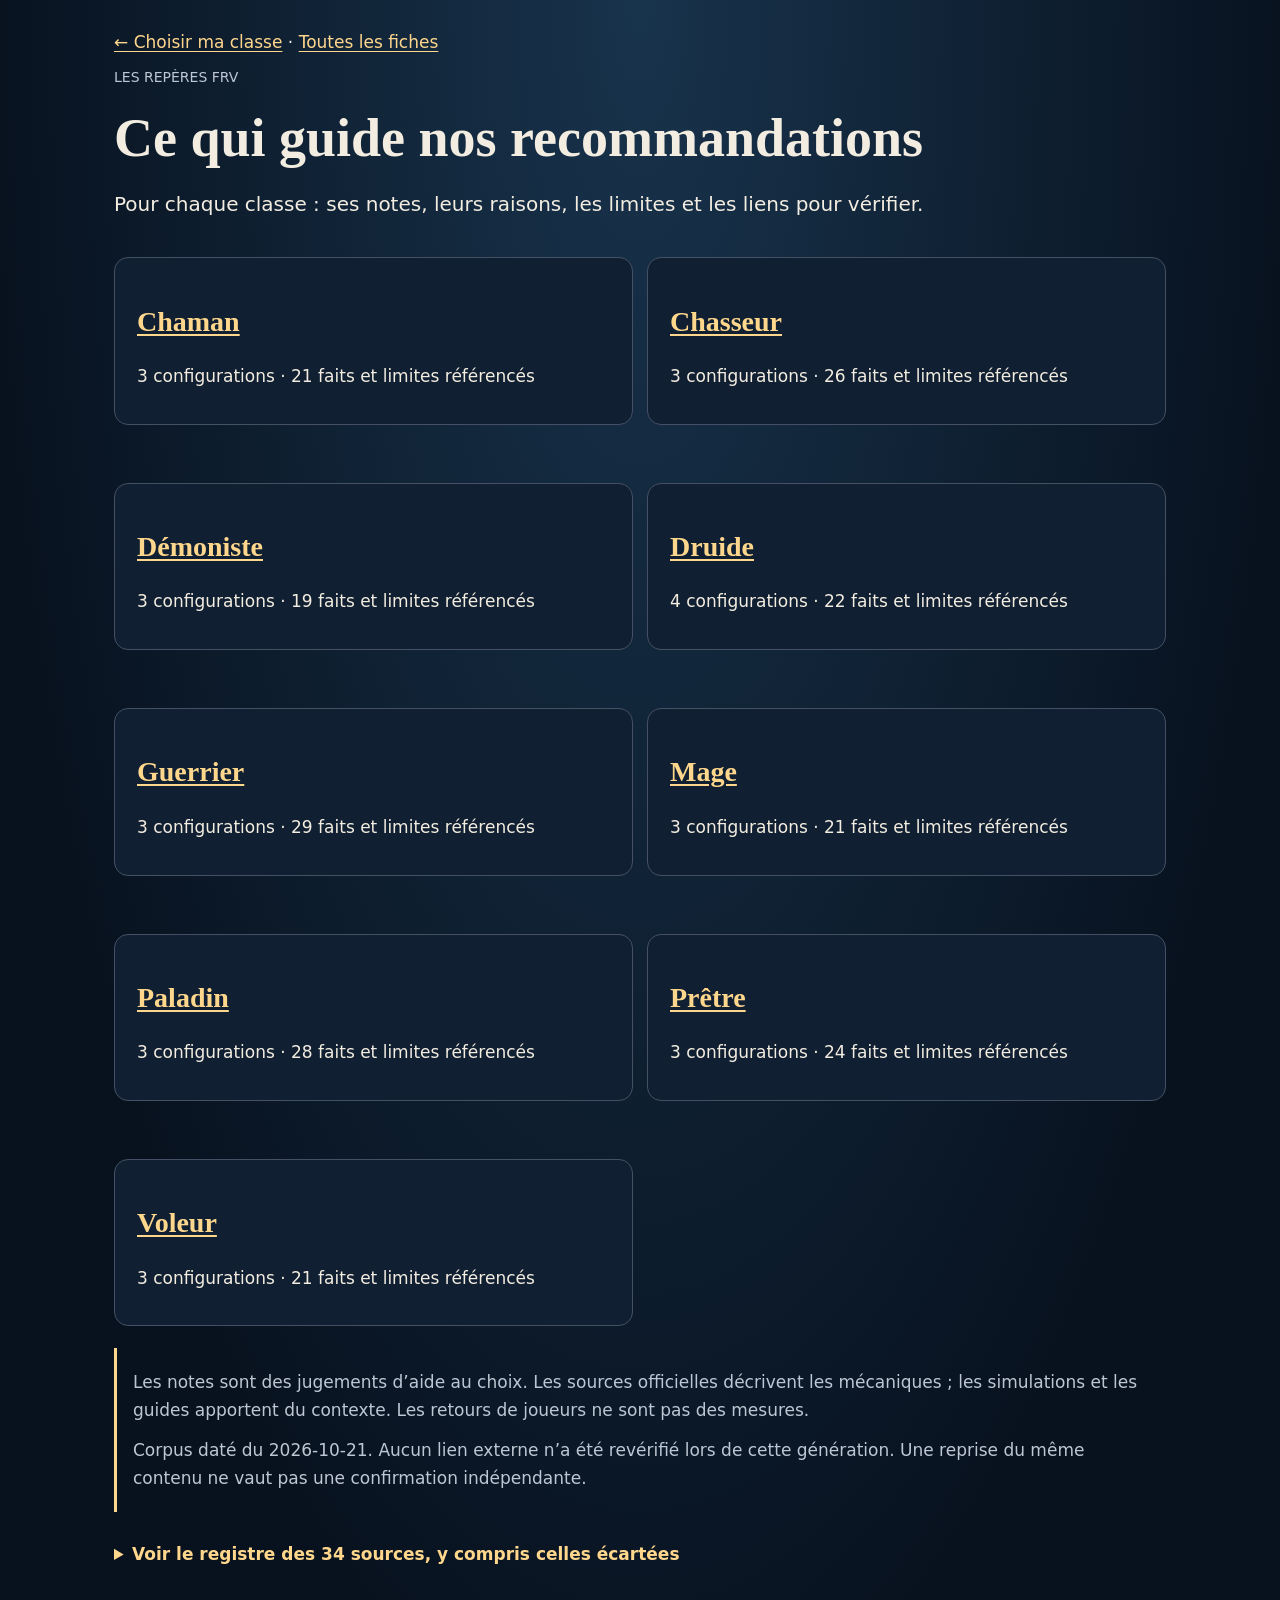
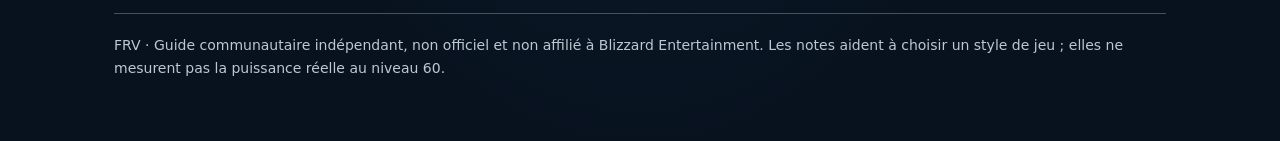
==== fiches-sources/index.html @ 09699149 "Explications, fiches de sources et moteur 1.0.8 (référence v9) Reprise du travail local d'Astra (aud" ====
<!doctype html>
<html lang="fr"><head><meta charset="utf-8"><meta name="viewport" content="width=device-width,initial-scale=1"><title>Notes et sources par classe · FRV</title><style>:root{color-scheme:dark;--bg:#08121f;--panel:#101f31;--line:#465064;--text:#f3ede1;--muted:#bdc7d3;--gold:#ffd78c}
*{box-sizing:border-box}html{scroll-padding-top:20px}body{margin:0;background:radial-gradient(ellipse at top,#18334c,var(--bg) 650px);color:var(--text);font:17px/1.65 system-ui,sans-serif}main{max-width:1100px;margin:auto;padding:28px 24px 60px}a{color:var(--gold);text-underline-offset:3px;overflow-wrap:anywhere}a:hover{text-decoration-thickness:2px}a:focus-visible,summary:focus-visible{outline:3px solid var(--gold);outline-offset:5px}h1,h2,h3{line-height:1.25;font-family:Georgia,serif}h1{font-size:clamp(32px,6vw,54px);margin:16px 0}h2{font-size:28px}h3{font-size:21px}p{margin:.7em 0}.eyebrow,.meta{color:var(--muted);font-size:14px}.intro{font-size:20px;max-width:820px}.nav{display:flex;gap:10px;flex-wrap:wrap;margin:22px 0}.nav a{padding:8px 13px;border:1px solid var(--line);border-radius:8px;text-decoration:none}.panel,section.config{background:var(--panel);border:1px solid var(--line);border-radius:14px;padding:22px;margin:22px 0}.notice{border-left:3px solid var(--gold);padding:8px 16px;color:var(--muted)}details{margin:18px 0}summary{cursor:pointer;color:var(--gold);font-weight:600;padding:10px 0}.grid{display:grid;grid-template-columns:repeat(2,minmax(0,1fr));gap:14px}.note{padding:16px;border:1px solid var(--line);border-radius:9px;min-width:0}.note h3{display:flex;gap:12px;justify-content:space-between;margin:0}.value{color:var(--gold);white-space:nowrap}.confidence{display:inline-block;color:var(--muted);font-size:14px}.fact,.source{padding:14px 0;border-bottom:1px solid var(--line);scroll-margin-top:20px}.fact p,.source p{margin:6px 0}.flag{color:#ffe4b8}.skip{position:absolute;left:-9999px}.skip:focus{position:static}footer{border-top:1px solid var(--line);margin-top:35px;padding-top:20px;color:var(--muted);font-size:14px}:target{outline:2px solid var(--gold);outline-offset:5px}@media(max-width:600px){main{padding:20px 15px 40px}.grid{grid-template-columns:1fr}.panel,section.config{padding:16px}.note{padding:13px}body{font-size:16px}}</style></head><body><a class="skip" href="#contenu">Aller au contenu</a><main id="contenu"><nav aria-label="Retour"><a href="../index.html#h-reco">← Choisir ma classe</a> · <a href="index.html">Toutes les fiches</a></nav><header><p class="eyebrow">LES REPÈRES FRV</p><h1>Ce qui guide nos recommandations</h1><p class="intro">Pour chaque classe : ses notes, leurs raisons, les limites et les liens pour vérifier.</p></header><div class="grid"><article class="panel"><h2><a href="chaman.html">Chaman</a></h2><p>3 configurations · 21 faits et limites référencés</p></article><article class="panel"><h2><a href="chasseur.html">Chasseur</a></h2><p>3 configurations · 26 faits et limites référencés</p></article><article class="panel"><h2><a href="demoniste.html">Démoniste</a></h2><p>3 configurations · 19 faits et limites référencés</p></article><article class="panel"><h2><a href="druide.html">Druide</a></h2><p>4 configurations · 22 faits et limites référencés</p></article><article class="panel"><h2><a href="guerrier.html">Guerrier</a></h2><p>3 configurations · 29 faits et limites référencés</p></article><article class="panel"><h2><a href="mage.html">Mage</a></h2><p>3 configurations · 21 faits et limites référencés</p></article><article class="panel"><h2><a href="paladin.html">Paladin</a></h2><p>3 configurations · 28 faits et limites référencés</p></article><article class="panel"><h2><a href="pretre.html">Prêtre</a></h2><p>3 configurations · 24 faits et limites référencés</p></article><article class="panel"><h2><a href="voleur.html">Voleur</a></h2><p>3 configurations · 21 faits et limites référencés</p></article></div><div class="notice"><p>Les notes sont des jugements d’aide au choix. Les sources officielles décrivent les mécaniques ; les simulations et les guides apportent du contexte. Les retours de joueurs ne sont pas des mesures.</p><p>Corpus daté du 2026-10-21. Aucun lien externe n’a été revérifié lors de cette génération. Une reprise du même contenu ne vaut pas une confirmation indépendante.</p></div><details><summary>Voir le registre des 34 sources, y compris celles écartées</summary><article class="source" id="source-bz-dd-pretre-guerrier"><h3><a href="https://worldofwarcraft.blizzard.com/en-us/news/24301514" rel="noopener noreferrer" target="_blank">Blizzard, Class Deep Dive Prêtre et Guerrier ↗</a></h3><p class="meta">officiel · Fiabilité de la source : haute · Date : 2026-09-30/2026-10-07 · Consultation enregistrée : 2026-10-21</p><p>Kit des classes en bêta : sorts, talents, forces et limites assumées.</p><p>Décrit surtout les changements par rapport à Classic ; les capacités de base inchangées peuvent être absentes.</p></article><article class="source" id="source-bz-dd-paladin"><h3><a href="https://worldofwarcraft.blizzard.com/en-us/news/24302099" rel="noopener noreferrer" target="_blank">Blizzard, Class Deep Dive Paladin ↗</a></h3><p class="meta">officiel · Fiabilité de la source : haute · Date : 2026-09-30/2026-10-07 · Consultation enregistrée : 2026-10-21</p><p>Kit du Paladin en bêta.</p><p>Même limite : changements surtout.</p></article><article class="source" id="source-bz-dd-chasseur-druide"><h3><a href="https://worldofwarcraft.blizzard.com/en-us/news/24301515" rel="noopener noreferrer" target="_blank">Blizzard, Class Deep Dive Chasseur et Druide ↗</a></h3><p class="meta">officiel · Fiabilité de la source : haute · Date : 2026-09-30/2026-10-07 · Consultation enregistrée : 2026-10-21</p><p>Kit du Chasseur et du Druide en bêta.</p></article><article class="source" id="source-bz-dd-voleur-demoniste"><h3><a href="https://worldofwarcraft.blizzard.com/en-us/news/24310968/world-of-warcraft-forever-class-deep-dives-rogue-and-warlock" rel="noopener noreferrer" target="_blank">Blizzard, Class Deep Dive Voleur et Démoniste ↗</a></h3><p class="meta">officiel · Fiabilité de la source : haute · Date : 2026-09-30/2026-10-07 · Consultation enregistrée : 2026-10-21</p><p>Kit du Voleur et du Démoniste en bêta.</p><p>Ne détaille pas les contrôles de base (Kick, Kidney Shot, Fear…), repris des guides communautaires.</p></article><article class="source" id="source-bz-dd-mage-chaman"><h3><a href="https://worldofwarcraft.blizzard.com/en-us/news/24302097" rel="noopener noreferrer" target="_blank">Blizzard, Class Deep Dive Mage et Chaman ↗</a></h3><p class="meta">officiel · Fiabilité de la source : haute · Date : 2026-09-30/2026-10-07 · Consultation enregistrée : 2026-10-21</p><p>Kit du Mage et du Chaman en bêta.</p></article><article class="source" id="source-bz-notes-15-oct"><h3><a href="https://us.forums.blizzard.com/en/wow/t/wow-forever-beta-development-notes-%E2%80%93-updated-october-15/2360696" rel="noopener noreferrer" target="_blank">Blizzard, notes de développement de la bêta du 15 octobre ↗</a></h3><p class="meta">officiel · Fiabilité de la source : haute · Date : 2026-10-15/2026-10-16 · Consultation enregistrée : 2026-10-21</p><p>Changements récents de la bêta.</p><p>Recoupées avec le résumé d’Icy Veins.</p></article><article class="source" id="source-bz-podcast-2"><h3><a href="https://www.youtube.com/watch?v=uDRcv_w85j8" rel="noopener noreferrer" target="_blank">Blizzard, podcast WoW Forever, épisode 2 ↗</a></h3><p class="meta">intention · Fiabilité de la source : moyenne · Date : 2026-10-01 · Consultation enregistrée : 2026-10-21</p><p>Intentions des développeurs (taxe hybride, Voleur en monocible, Guerrier en cleave, duel non équilibré).</p><p>Des intentions, pas des résultats mesurés.</p></article><article class="source" id="source-mythicsim"><h3><a href="https://mythicsim.com/wow-forever/tier-list" rel="noopener noreferrer" target="_blank">MythicSim, tier list WoW Forever ↗</a></h3><p class="meta">simulation · Fiabilité de la source : moyenne · Date : 2026-10-21 · Consultation enregistrée : 2026-10-21</p><p>Dégâts et menace au niveau 60 théorique.</p><p>wowsims Forever (commit 62b7445), client 1.60.1.70425 ; boss unique statique 2 min, 10 000 itérations, équipement de donjon. Chasseurs simulés en tissage, avec l’écart au tir seul indiqué par spécialisation. La FAQ précise que les soigneurs ne sont pas classés : leur Quick Sim mesure les soins par seconde, que ce tableau ne compare pas. Ni survie des tanks.</p></article><article class="source" id="source-forever-open"><h3><a href="https://endgametools.com/en/wow-forever/news/wow-forever-open-results" rel="noopener noreferrer" target="_blank">The Forever Open, tournoi de duel ↗</a></h3><p class="meta">resultats · Fiabilité de la source : faible · Date : 2026-10-18 · Consultation enregistrée : 2026-10-21</p><p>Duels au niveau 30, personnages Horde, 4 finalistes par classe.</p><p>Niveau 30 et format que Blizzard dit ne pas équilibrer : faible portée pour le niveau 60.</p></article><article class="source" id="source-classicplus"><h3><a href="https://classicplus.io/" rel="noopener noreferrer" target="_blank">ClassicPlus.io, recensement de la bêta ↗</a></h3><p class="meta">population · Fiabilité de la source : faible · Date : 2026-10-13 · Consultation enregistrée : 2026-10-21</p><p>Répartition des personnages de niveau 30 à 39.</p><p>Popularité, pas qualité : non utilisé pour les notes.</p><p class="flag">Écartée : Mesure la popularité, pas la qualité d’une spécialisation.</p></article><article class="source" id="source-kami-video"><h3><a href="https://www.youtube.com/watch?v=W-FjneQX5uw" rel="noopener noreferrer" target="_blank">Kami Labs, « Guide des classes WoW Forever : forces, faiblesses et mon choix » ↗</a></h3><p class="meta">avis · Fiabilité de la source : moyenne · Date : 2026-10-20 · Consultation enregistrée : 2026-10-21</p><p>Avis argumenté d’un créateur expérimenté sur les neuf classes.</p><p>Partenaire RestedXP.</p></article><article class="source" id="source-crix-niv30"><h3><a href="https://mobalytics.gg/wow-forever/tier-lists/dps" rel="noopener noreferrer" target="_blank">Crix, classement DPS au niveau 30 (Mobalytics) ↗</a></h3><p class="meta">avis · Fiabilité de la source : faible · Date : 2026-10-12 · Consultation enregistrée : 2026-10-21</p><p>Donjons et retours de bêta au niveau 30.</p><p>Le niveau 30 ne prédit pas directement le 60.</p></article><article class="source" id="source-mobalytics-leveling"><h3><a href="https://mobalytics.gg/wow-forever/profile/mobalytics/tier-lists/wow-forever-leveling-class-tier-list" rel="noopener noreferrer" target="_blank">Mobalytics, tier list de leveling ↗</a></h3><p class="meta">avis · Fiabilité de la source : faible · Date : 2026-09-17 · Consultation enregistrée : 2026-10-21</p><p>Confort et vitesse du leveling en solo, par classe.</p><p>Fondé sur l’expérience de Vanilla, pas sur des tests de Forever.</p></article><article class="source" id="source-wt-guerrier"><h3><a href="https://www.warcrafttavern.com/forever/guides/warrior/" rel="noopener noreferrer" target="_blank">Warcraft Tavern, guide Guerrier (Forever) ↗</a></h3><p class="meta">guide · Fiabilité de la source : moyenne · Date : bêta · Consultation enregistrée : 2026-10-21</p><p>Kit et usages par spécialisation, builds de bêta niveau 30.</p><p>Auteur : Passion.</p></article><article class="source" id="source-wt-paladin"><h3><a href="https://www.warcrafttavern.com/forever/guides/paladin/" rel="noopener noreferrer" target="_blank">Warcraft Tavern, guide Paladin (Forever) ↗</a></h3><p class="meta">guide · Fiabilité de la source : moyenne · Date : bêta · Consultation enregistrée : 2026-10-21</p><p>Kit et usages par spécialisation, bêta.</p><p>Auteur : Passion.</p></article><article class="source" id="source-wt-chasseur"><h3><a href="https://www.warcrafttavern.com/forever/guides/hunter/" rel="noopener noreferrer" target="_blank">Warcraft Tavern, guide Chasseur (Forever) ↗</a></h3><p class="meta">guide · Fiabilité de la source : moyenne · Date : bêta · Consultation enregistrée : 2026-10-21</p><p>Kit et usages par spécialisation, bêta niveau 20 puis 30.</p><p>Auteur : Sponge.</p></article><article class="source" id="source-wt-voleur"><h3><a href="https://www.warcrafttavern.com/forever/guides/rogue/" rel="noopener noreferrer" target="_blank">Warcraft Tavern, guide Voleur (Forever) ↗</a></h3><p class="meta">guide · Fiabilité de la source : moyenne · Date : bêta · Consultation enregistrée : 2026-10-21</p><p>Kit et usages par spécialisation, bêta.</p><p>Auteur : Nevermore.</p></article><article class="source" id="source-wt-pretre"><h3><a href="https://www.warcrafttavern.com/forever/guides/priest/" rel="noopener noreferrer" target="_blank">Warcraft Tavern, guide Prêtre (Forever) ↗</a></h3><p class="meta">guide · Fiabilité de la source : moyenne · Date : bêta · Consultation enregistrée : 2026-10-21</p><p>Kit et usages par spécialisation, bêta.</p><p>Auteur : Cyradys.</p></article><article class="source" id="source-wt-chaman"><h3><a href="https://www.warcrafttavern.com/forever/guides/shaman/" rel="noopener noreferrer" target="_blank">Warcraft Tavern, guide Chaman (Forever) ↗</a></h3><p class="meta">guide · Fiabilité de la source : moyenne · Date : bêta · Consultation enregistrée : 2026-10-21</p><p>Kit et usages par spécialisation, bêta niveau 20 puis 30.</p><p>Auteur : Val Hull.</p></article><article class="source" id="source-wt-mage"><h3><a href="https://www.warcrafttavern.com/forever/guides/mage/" rel="noopener noreferrer" target="_blank">Warcraft Tavern, guide Mage (Forever) ↗</a></h3><p class="meta">guide · Fiabilité de la source : moyenne · Date : bêta · Consultation enregistrée : 2026-10-21</p><p>Kit et usages par spécialisation, bêta.</p><p>Auteur : Nevermore.</p></article><article class="source" id="source-wt-demoniste"><h3><a href="https://www.warcrafttavern.com/forever/guides/warlock/" rel="noopener noreferrer" target="_blank">Warcraft Tavern, guide Démoniste (Forever) ↗</a></h3><p class="meta">guide · Fiabilité de la source : moyenne · Date : bêta · Consultation enregistrée : 2026-10-21</p><p>Kit et usages par spécialisation, bêta 1.60.1.69913 (niveau 20).</p><p>Auteur : Zephan.</p></article><article class="source" id="source-wt-druide"><h3><a href="https://www.warcrafttavern.com/forever/guides/druid/" rel="noopener noreferrer" target="_blank">Warcraft Tavern, guide Druide (Forever) ↗</a></h3><p class="meta">guide · Fiabilité de la source : moyenne · Date : bêta · Consultation enregistrée : 2026-10-21</p><p>Kit et usages par spécialisation, bêta.</p><p>Auteur : Luxrah.</p></article><article class="source" id="source-kami-grimoire"><h3><a href="https://kami-labs.fr/en/grimoire-wow-forever/" rel="noopener noreferrer" target="_blank">Kami Labs, grimoire des sorts de WoW Forever ↗</a></h3><p class="meta">donnees-client · Fiabilité de la source : haute · Date : 2026-10 · Consultation enregistrée : 2026-10-21</p><p>Sorts d’entraîneur par classe, lus dans le client (via wowforevertalents.com).</p><p>Page dynamique : seule la liste du Guerrier a pu être lue à cette étape.</p></article><article class="source" id="source-guildorder-talents"><h3><a href="https://guildorder.com/games/wow_classic/talents/forever/priest" rel="noopener noreferrer" target="_blank">Guildorder, arbres de talents de WoW Forever ↗</a></h3><p class="meta">donnees-client · Fiabilité de la source : haute · Date : bêta · Consultation enregistrée : 2026-10-21</p><p>Talents par arbre, rangs et effets.</p><p>Repérée, à exploiter à l’étape suivante.</p><p class="flag">Repérée, non utilisée : Données de talents à exploiter pour vérifier les faits.</p></article><article class="source" id="source-kami-tier-list"><h3><a href="https://kami-labs.fr/en/tier-list-wow-forever/" rel="noopener noreferrer" target="_blank">Kami Labs, tier list WoW Forever ↗</a></h3><p class="meta">derivee · Fiabilité de la source : moyenne · Date : 2026-10-20 · Consultation enregistrée : 2026-10-21</p><p>Reprise des simulations MythicSim du 20 octobre.</p><p>Pas une preuve indépendante : même donnée que MythicSim.</p><p class="flag">Écartée : Reprend MythicSim : pas une preuve indépendante.</p></article><article class="source" id="source-icy-veins-hub"><h3><a href="https://www.icy-veins.com/wow-forever/tier-list-hub" rel="noopener noreferrer" target="_blank">Icy Veins, tier lists WoW Forever ↗</a></h3><p class="meta">avis · Fiabilité de la source : moyenne · Date : 2026-09-17 · Consultation enregistrée : 2026-10-21</p><p>Tier lists raid et PvP annoncées.</p><p>« À venir » au 21 octobre : non utilisée.</p><p class="flag">Repérée, non utilisée : Tier lists annoncées « à venir » au 21 octobre.</p></article><article class="source" id="source-iv-choisir"><h3><a href="https://www.icy-veins.com/wow-forever/choosing-your-main" rel="noopener noreferrer" target="_blank">Icy Veins, « Choosing your main » (WoW Forever) ↗</a></h3><p class="meta">guide · Fiabilité de la source : moyenne · Date : 2026-10-15 · Consultation enregistrée : 2026-10-21</p><p>Forces et usages des neuf classes, sans notes chiffrées.</p><p>Autrice : Neryssa. Qualitatif ; ne dit pas reposer sur des tests de bêta.</p></article><article class="source" id="source-crix-pvp-duel"><h3><a href="https://mobalytics.gg/wow-forever/tier-lists/pvp-dueling" rel="noopener noreferrer" target="_blank">Crix, tier list PvP en duel au niveau 30 (Mobalytics) ↗</a></h3><p class="meta">avis · Fiabilité de la source : faible · Date : 2026-10-13 · Consultation enregistrée : 2026-10-21</p><p>Duels 1 contre 1 au niveau 30, par classe et spécialisation mise en avant.</p><p>Tests, duels et théorie revendiqués, sans protocole chiffré ; arbres de talents à 21 points.</p></article><article class="source" id="source-mobalytics-tanking"><h3><a href="https://mobalytics.gg/wow-forever/tier-lists/tanking" rel="noopener noreferrer" target="_blank">PhaseShifter, tier list des tanks (Mobalytics) ↗</a></h3><p class="meta">avis · Fiabilité de la source : moyenne · Date : 2026-10-13 · Consultation enregistrée : 2026-10-21</p><p>Analyse des talents et capacités des tanks, en vue du contenu 60.</p><p>Analyse théorique : survie, menace, provocation, points faibles.</p></article><article class="source" id="source-mobalytics-leveling-beta"><h3><a href="https://mobalytics.gg/wow-forever/tier-list" rel="noopener noreferrer" target="_blank">Mobalytics, tier list de leveling de la bêta ↗</a></h3><p class="meta">avis · Fiabilité de la source : moyenne · Date : bêta (non datée) · Consultation enregistrée : 2026-10-21</p><p>Tableau de leveling bêta 1–20, accompagné de liens vers des guides 1–30 : les deux contextes ne doivent pas être confondus.</p><p>Parties de l’équipe Mobalytics (vitesse, confort, puissance) ; « une idée approximative ». Distincte de la liste fondée sur Vanilla. Le tableau conseille Armes, tandis que la page consultée le 21 octobre présente aussi un guide Guerrier Protection 1–30 daté du 18 octobre ; aucune de ces recommandations ne mesure le solo au niveau 60.</p></article><article class="source" id="source-kami-podcast-2"><h3><a href="https://kami-labs.fr/en/wow-forever/podcast-wow-forever-episode-2-classes/" rel="noopener noreferrer" target="_blank">Kami Labs, résumé du podcast officiel n° 2 (classes) ↗</a></h3><p class="meta">resume · Fiabilité de la source : moyenne · Date : 2026-10-02 · Consultation enregistrée : 2026-10-21</p><p>Propos des développeurs et de Sodapoppin, classe par classe.</p><p>Relais du podcast officiel (78 min) ; distingue intentions, idées non confirmées et avis de Sodapoppin.</p></article><article class="source" id="source-wt-classes"><h3><a href="https://www.warcrafttavern.com/forever/guides/classes/" rel="noopener noreferrer" target="_blank">Warcraft Tavern, « Classes &amp; Specializations » (Forever) ↗</a></h3><p class="meta">guide · Fiabilité de la source : moyenne · Date : bêta · Consultation enregistrée : 2026-10-21</p><p>Présentation des rôles et réputations par classe.</p><p>Auteur : Nevermore. Non daté.</p></article><article class="source" id="source-wowsims-forever"><h3><a href="https://github.com/wowsims/forever" rel="noopener noreferrer" target="_blank">wowsims, simulateur WoW Forever (code source) ↗</a></h3><p class="meta">donnees-simulateur · Fiabilité de la source : moyenne · Date : 2026-10-21 · Consultation enregistrée : 2026-10-21</p><p>Rotations modélisées (listes de priorités) des spécialisations de dégâts et de tank.</p><p>Commit 10b0e65 déclaré dans la passation. Les rotations inspectées concernent dégâts et tank. Leur taille dépend des auteurs et des optimisations : ce n’est pas une mesure de difficulté ressentie. Cet échantillon ne démontre pas l’absence générale de simulation de soin.</p></article><article class="source" id="source-bz-darkspear"><h3><a href="https://worldofwarcraft.blizzard.com/news/24307308" rel="noopener noreferrer" target="_blank">Blizzard, « Battle for the Darkspear Islands » ↗</a></h3><p class="meta">officiel · Fiabilité de la source : haute · Date : 2026-10-07 · Consultation enregistrée : 2026-10-21</p><p>Champ de bataille de Forever : 15 contre 15, niveaux 30 à 60, quatre points à tenir et un drapeau.</p><p class="flag">Repérée, non utilisée : Contexte du critère « champs de bataille » ; ne porte sur aucune classe.</p></article></details><footer>FRV · Guide communautaire indépendant, non officiel et non affilié à Blizzard Entertainment. Les notes aident à choisir un style de jeu ; elles ne mesurent pas la puissance réelle au niveau 60.</footer></main></body></html>
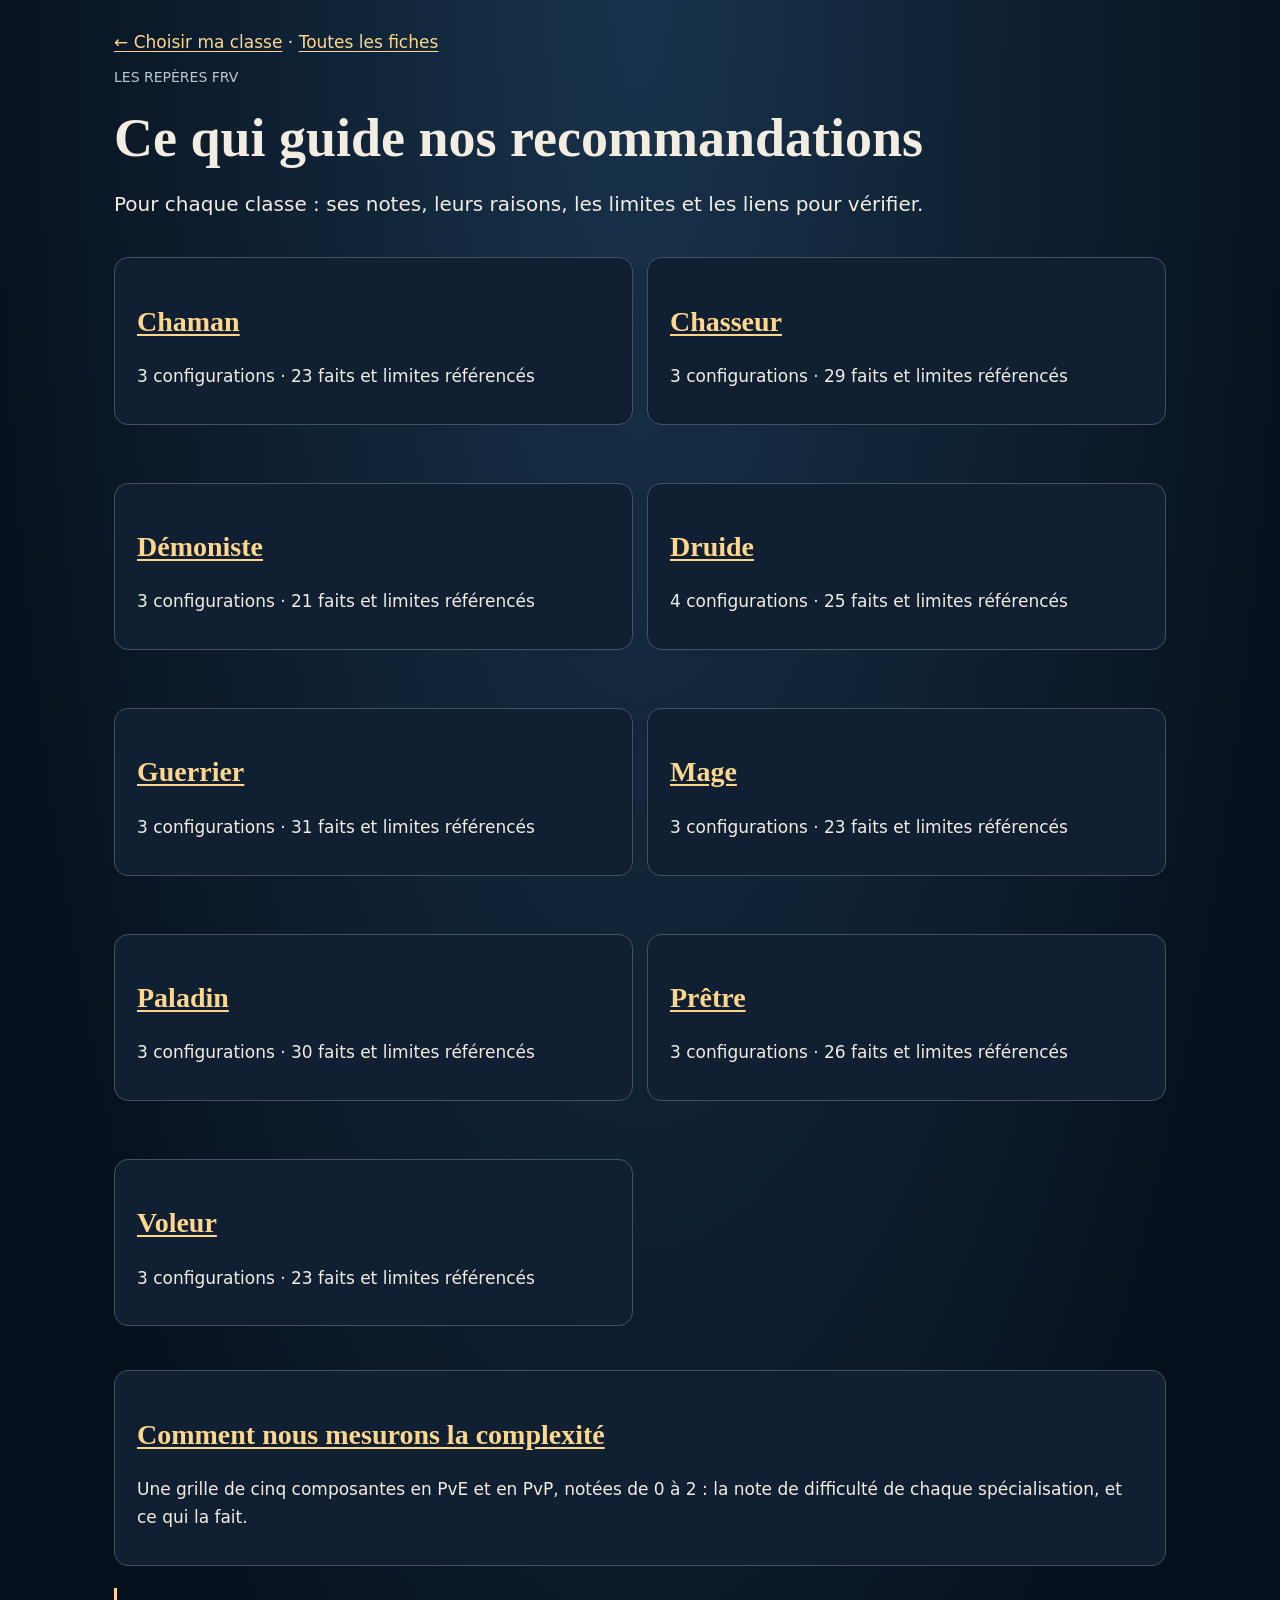
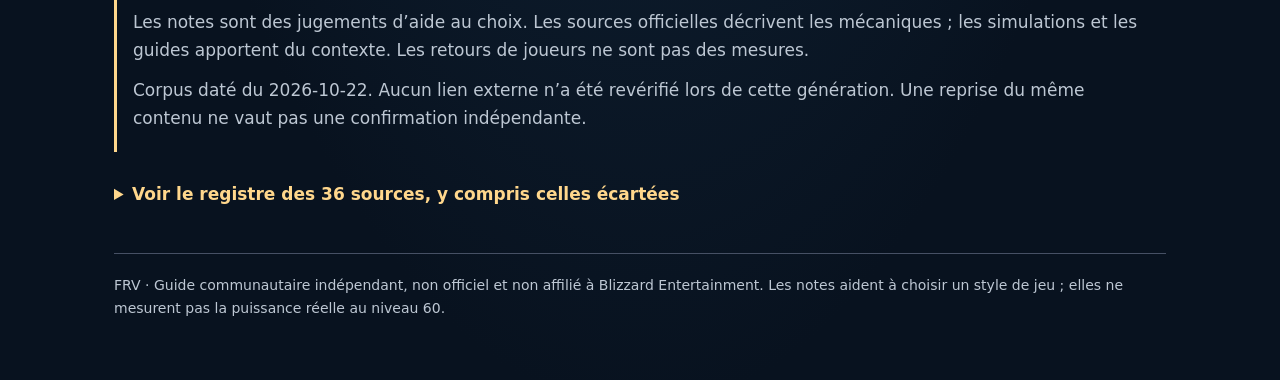
==== commit 2267ffcb: "Moteur 1.1.0, référence v11 : référentiel de complexité PvE et PvP La difficulté d'exécution de chaq" ====
--- a/fiches-sources/index.html
+++ b/fiches-sources/index.html
@@ -1,3 +1,3 @@
 <!doctype html>
 <html lang="fr"><head><meta charset="utf-8"><meta name="viewport" content="width=device-width,initial-scale=1"><title>Notes et sources par classe · FRV</title><style>:root{color-scheme:dark;--bg:#08121f;--panel:#101f31;--line:#465064;--text:#f3ede1;--muted:#bdc7d3;--gold:#ffd78c}
-*{box-sizing:border-box}html{scroll-padding-top:20px}body{margin:0;background:radial-gradient(ellipse at top,#18334c,var(--bg) 650px);color:var(--text);font:17px/1.65 system-ui,sans-serif}main{max-width:1100px;margin:auto;padding:28px 24px 60px}a{color:var(--gold);text-underline-offset:3px;overflow-wrap:anywhere}a:hover{text-decoration-thickness:2px}a:focus-visible,summary:focus-visible{outline:3px solid var(--gold);outline-offset:5px}h1,h2,h3{line-height:1.25;font-family:Georgia,serif}h1{font-size:clamp(32px,6vw,54px);margin:16px 0}h2{font-size:28px}h3{font-size:21px}p{margin:.7em 0}.eyebrow,.meta{color:var(--muted);font-size:14px}.intro{font-size:20px;max-width:820px}.nav{display:flex;gap:10px;flex-wrap:wrap;margin:22px 0}.nav a{padding:8px 13px;border:1px solid var(--line);border-radius:8px;text-decoration:none}.panel,section.config{background:var(--panel);border:1px solid var(--line);border-radius:14px;padding:22px;margin:22px 0}.notice{border-left:3px solid var(--gold);padding:8px 16px;color:var(--muted)}details{margin:18px 0}summary{cursor:pointer;color:var(--gold);font-weight:600;padding:10px 0}.grid{display:grid;grid-template-columns:repeat(2,minmax(0,1fr));gap:14px}.note{padding:16px;border:1px solid var(--line);border-radius:9px;min-width:0}.note h3{display:flex;gap:12px;justify-content:space-between;margin:0}.value{color:var(--gold);white-space:nowrap}.confidence{display:inline-block;color:var(--muted);font-size:14px}.fact,.source{padding:14px 0;border-bottom:1px solid var(--line);scroll-margin-top:20px}.fact p,.source p{margin:6px 0}.flag{color:#ffe4b8}.skip{position:absolute;left:-9999px}.skip:focus{position:static}footer{border-top:1px solid var(--line);margin-top:35px;padding-top:20px;color:var(--muted);font-size:14px}:target{outline:2px solid var(--gold);outline-offset:5px}@media(max-width:600px){main{padding:20px 15px 40px}.grid{grid-template-columns:1fr}.panel,section.config{padding:16px}.note{padding:13px}body{font-size:16px}}</style></head><body><a class="skip" href="#contenu">Aller au contenu</a><main id="contenu"><nav aria-label="Retour"><a href="../index.html#h-reco">← Choisir ma classe</a> · <a href="index.html">Toutes les fiches</a></nav><header><p class="eyebrow">LES REPÈRES FRV</p><h1>Ce qui guide nos recommandations</h1><p class="intro">Pour chaque classe : ses notes, leurs raisons, les limites et les liens pour vérifier.</p></header><div class="grid"><article class="panel"><h2><a href="chaman.html">Chaman</a></h2><p>3 configurations · 21 faits et limites référencés</p></article><article class="panel"><h2><a href="chasseur.html">Chasseur</a></h2><p>3 configurations · 26 faits et limites référencés</p></article><article class="panel"><h2><a href="demoniste.html">Démoniste</a></h2><p>3 configurations · 19 faits et limites référencés</p></article><article class="panel"><h2><a href="druide.html">Druide</a></h2><p>4 configurations · 22 faits et limites référencés</p></article><article class="panel"><h2><a href="guerrier.html">Guerrier</a></h2><p>3 configurations · 29 faits et limites référencés</p></article><article class="panel"><h2><a href="mage.html">Mage</a></h2><p>3 configurations · 21 faits et limites référencés</p></article><article class="panel"><h2><a href="paladin.html">Paladin</a></h2><p>3 configurations · 28 faits et limites référencés</p></article><article class="panel"><h2><a href="pretre.html">Prêtre</a></h2><p>3 configurations · 24 faits et limites référencés</p></article><article class="panel"><h2><a href="voleur.html">Voleur</a></h2><p>3 configurations · 21 faits et limites référencés</p></article></div><div class="notice"><p>Les notes sont des jugements d’aide au choix. Les sources officielles décrivent les mécaniques ; les simulations et les guides apportent du contexte. Les retours de joueurs ne sont pas des mesures.</p><p>Corpus daté du 2026-10-21. Aucun lien externe n’a été revérifié lors de cette génération. Une reprise du même contenu ne vaut pas une confirmation indépendante.</p></div><details><summary>Voir le registre des 34 sources, y compris celles écartées</summary><article class="source" id="source-bz-dd-pretre-guerrier"><h3><a href="https://worldofwarcraft.blizzard.com/en-us/news/24301514" rel="noopener noreferrer" target="_blank">Blizzard, Class Deep Dive Prêtre et Guerrier ↗</a></h3><p class="meta">officiel · Fiabilité de la source : haute · Date : 2026-09-30/2026-10-07 · Consultation enregistrée : 2026-10-21</p><p>Kit des classes en bêta : sorts, talents, forces et limites assumées.</p><p>Décrit surtout les changements par rapport à Classic ; les capacités de base inchangées peuvent être absentes.</p></article><article class="source" id="source-bz-dd-paladin"><h3><a href="https://worldofwarcraft.blizzard.com/en-us/news/24302099" rel="noopener noreferrer" target="_blank">Blizzard, Class Deep Dive Paladin ↗</a></h3><p class="meta">officiel · Fiabilité de la source : haute · Date : 2026-09-30/2026-10-07 · Consultation enregistrée : 2026-10-21</p><p>Kit du Paladin en bêta.</p><p>Même limite : changements surtout.</p></article><article class="source" id="source-bz-dd-chasseur-druide"><h3><a href="https://worldofwarcraft.blizzard.com/en-us/news/24301515" rel="noopener noreferrer" target="_blank">Blizzard, Class Deep Dive Chasseur et Druide ↗</a></h3><p class="meta">officiel · Fiabilité de la source : haute · Date : 2026-09-30/2026-10-07 · Consultation enregistrée : 2026-10-21</p><p>Kit du Chasseur et du Druide en bêta.</p></article><article class="source" id="source-bz-dd-voleur-demoniste"><h3><a href="https://worldofwarcraft.blizzard.com/en-us/news/24310968/world-of-warcraft-forever-class-deep-dives-rogue-and-warlock" rel="noopener noreferrer" target="_blank">Blizzard, Class Deep Dive Voleur et Démoniste ↗</a></h3><p class="meta">officiel · Fiabilité de la source : haute · Date : 2026-09-30/2026-10-07 · Consultation enregistrée : 2026-10-21</p><p>Kit du Voleur et du Démoniste en bêta.</p><p>Ne détaille pas les contrôles de base (Kick, Kidney Shot, Fear…), repris des guides communautaires.</p></article><article class="source" id="source-bz-dd-mage-chaman"><h3><a href="https://worldofwarcraft.blizzard.com/en-us/news/24302097" rel="noopener noreferrer" target="_blank">Blizzard, Class Deep Dive Mage et Chaman ↗</a></h3><p class="meta">officiel · Fiabilité de la source : haute · Date : 2026-09-30/2026-10-07 · Consultation enregistrée : 2026-10-21</p><p>Kit du Mage et du Chaman en bêta.</p></article><article class="source" id="source-bz-notes-15-oct"><h3><a href="https://us.forums.blizzard.com/en/wow/t/wow-forever-beta-development-notes-%E2%80%93-updated-october-15/2360696" rel="noopener noreferrer" target="_blank">Blizzard, notes de développement de la bêta du 15 octobre ↗</a></h3><p class="meta">officiel · Fiabilité de la source : haute · Date : 2026-10-15/2026-10-16 · Consultation enregistrée : 2026-10-21</p><p>Changements récents de la bêta.</p><p>Recoupées avec le résumé d’Icy Veins.</p></article><article class="source" id="source-bz-podcast-2"><h3><a href="https://www.youtube.com/watch?v=uDRcv_w85j8" rel="noopener noreferrer" target="_blank">Blizzard, podcast WoW Forever, épisode 2 ↗</a></h3><p class="meta">intention · Fiabilité de la source : moyenne · Date : 2026-10-01 · Consultation enregistrée : 2026-10-21</p><p>Intentions des développeurs (taxe hybride, Voleur en monocible, Guerrier en cleave, duel non équilibré).</p><p>Des intentions, pas des résultats mesurés.</p></article><article class="source" id="source-mythicsim"><h3><a href="https://mythicsim.com/wow-forever/tier-list" rel="noopener noreferrer" target="_blank">MythicSim, tier list WoW Forever ↗</a></h3><p class="meta">simulation · Fiabilité de la source : moyenne · Date : 2026-10-21 · Consultation enregistrée : 2026-10-21</p><p>Dégâts et menace au niveau 60 théorique.</p><p>wowsims Forever (commit 62b7445), client 1.60.1.70425 ; boss unique statique 2 min, 10 000 itérations, équipement de donjon. Chasseurs simulés en tissage, avec l’écart au tir seul indiqué par spécialisation. La FAQ précise que les soigneurs ne sont pas classés : leur Quick Sim mesure les soins par seconde, que ce tableau ne compare pas. Ni survie des tanks.</p></article><article class="source" id="source-forever-open"><h3><a href="https://endgametools.com/en/wow-forever/news/wow-forever-open-results" rel="noopener noreferrer" target="_blank">The Forever Open, tournoi de duel ↗</a></h3><p class="meta">resultats · Fiabilité de la source : faible · Date : 2026-10-18 · Consultation enregistrée : 2026-10-21</p><p>Duels au niveau 30, personnages Horde, 4 finalistes par classe.</p><p>Niveau 30 et format que Blizzard dit ne pas équilibrer : faible portée pour le niveau 60.</p></article><article class="source" id="source-classicplus"><h3><a href="https://classicplus.io/" rel="noopener noreferrer" target="_blank">ClassicPlus.io, recensement de la bêta ↗</a></h3><p class="meta">population · Fiabilité de la source : faible · Date : 2026-10-13 · Consultation enregistrée : 2026-10-21</p><p>Répartition des personnages de niveau 30 à 39.</p><p>Popularité, pas qualité : non utilisé pour les notes.</p><p class="flag">Écartée : Mesure la popularité, pas la qualité d’une spécialisation.</p></article><article class="source" id="source-kami-video"><h3><a href="https://www.youtube.com/watch?v=W-FjneQX5uw" rel="noopener noreferrer" target="_blank">Kami Labs, « Guide des classes WoW Forever : forces, faiblesses et mon choix » ↗</a></h3><p class="meta">avis · Fiabilité de la source : moyenne · Date : 2026-10-20 · Consultation enregistrée : 2026-10-21</p><p>Avis argumenté d’un créateur expérimenté sur les neuf classes.</p><p>Partenaire RestedXP.</p></article><article class="source" id="source-crix-niv30"><h3><a href="https://mobalytics.gg/wow-forever/tier-lists/dps" rel="noopener noreferrer" target="_blank">Crix, classement DPS au niveau 30 (Mobalytics) ↗</a></h3><p class="meta">avis · Fiabilité de la source : faible · Date : 2026-10-12 · Consultation enregistrée : 2026-10-21</p><p>Donjons et retours de bêta au niveau 30.</p><p>Le niveau 30 ne prédit pas directement le 60.</p></article><article class="source" id="source-mobalytics-leveling"><h3><a href="https://mobalytics.gg/wow-forever/profile/mobalytics/tier-lists/wow-forever-leveling-class-tier-list" rel="noopener noreferrer" target="_blank">Mobalytics, tier list de leveling ↗</a></h3><p class="meta">avis · Fiabilité de la source : faible · Date : 2026-09-17 · Consultation enregistrée : 2026-10-21</p><p>Confort et vitesse du leveling en solo, par classe.</p><p>Fondé sur l’expérience de Vanilla, pas sur des tests de Forever.</p></article><article class="source" id="source-wt-guerrier"><h3><a href="https://www.warcrafttavern.com/forever/guides/warrior/" rel="noopener noreferrer" target="_blank">Warcraft Tavern, guide Guerrier (Forever) ↗</a></h3><p class="meta">guide · Fiabilité de la source : moyenne · Date : bêta · Consultation enregistrée : 2026-10-21</p><p>Kit et usages par spécialisation, builds de bêta niveau 30.</p><p>Auteur : Passion.</p></article><article class="source" id="source-wt-paladin"><h3><a href="https://www.warcrafttavern.com/forever/guides/paladin/" rel="noopener noreferrer" target="_blank">Warcraft Tavern, guide Paladin (Forever) ↗</a></h3><p class="meta">guide · Fiabilité de la source : moyenne · Date : bêta · Consultation enregistrée : 2026-10-21</p><p>Kit et usages par spécialisation, bêta.</p><p>Auteur : Passion.</p></article><article class="source" id="source-wt-chasseur"><h3><a href="https://www.warcrafttavern.com/forever/guides/hunter/" rel="noopener noreferrer" target="_blank">Warcraft Tavern, guide Chasseur (Forever) ↗</a></h3><p class="meta">guide · Fiabilité de la source : moyenne · Date : bêta · Consultation enregistrée : 2026-10-21</p><p>Kit et usages par spécialisation, bêta niveau 20 puis 30.</p><p>Auteur : Sponge.</p></article><article class="source" id="source-wt-voleur"><h3><a href="https://www.warcrafttavern.com/forever/guides/rogue/" rel="noopener noreferrer" target="_blank">Warcraft Tavern, guide Voleur (Forever) ↗</a></h3><p class="meta">guide · Fiabilité de la source : moyenne · Date : bêta · Consultation enregistrée : 2026-10-21</p><p>Kit et usages par spécialisation, bêta.</p><p>Auteur : Nevermore.</p></article><article class="source" id="source-wt-pretre"><h3><a href="https://www.warcrafttavern.com/forever/guides/priest/" rel="noopener noreferrer" target="_blank">Warcraft Tavern, guide Prêtre (Forever) ↗</a></h3><p class="meta">guide · Fiabilité de la source : moyenne · Date : bêta · Consultation enregistrée : 2026-10-21</p><p>Kit et usages par spécialisation, bêta.</p><p>Auteur : Cyradys.</p></article><article class="source" id="source-wt-chaman"><h3><a href="https://www.warcrafttavern.com/forever/guides/shaman/" rel="noopener noreferrer" target="_blank">Warcraft Tavern, guide Chaman (Forever) ↗</a></h3><p class="meta">guide · Fiabilité de la source : moyenne · Date : bêta · Consultation enregistrée : 2026-10-21</p><p>Kit et usages par spécialisation, bêta niveau 20 puis 30.</p><p>Auteur : Val Hull.</p></article><article class="source" id="source-wt-mage"><h3><a href="https://www.warcrafttavern.com/forever/guides/mage/" rel="noopener noreferrer" target="_blank">Warcraft Tavern, guide Mage (Forever) ↗</a></h3><p class="meta">guide · Fiabilité de la source : moyenne · Date : bêta · Consultation enregistrée : 2026-10-21</p><p>Kit et usages par spécialisation, bêta.</p><p>Auteur : Nevermore.</p></article><article class="source" id="source-wt-demoniste"><h3><a href="https://www.warcrafttavern.com/forever/guides/warlock/" rel="noopener noreferrer" target="_blank">Warcraft Tavern, guide Démoniste (Forever) ↗</a></h3><p class="meta">guide · Fiabilité de la source : moyenne · Date : bêta · Consultation enregistrée : 2026-10-21</p><p>Kit et usages par spécialisation, bêta 1.60.1.69913 (niveau 20).</p><p>Auteur : Zephan.</p></article><article class="source" id="source-wt-druide"><h3><a href="https://www.warcrafttavern.com/forever/guides/druid/" rel="noopener noreferrer" target="_blank">Warcraft Tavern, guide Druide (Forever) ↗</a></h3><p class="meta">guide · Fiabilité de la source : moyenne · Date : bêta · Consultation enregistrée : 2026-10-21</p><p>Kit et usages par spécialisation, bêta.</p><p>Auteur : Luxrah.</p></article><article class="source" id="source-kami-grimoire"><h3><a href="https://kami-labs.fr/en/grimoire-wow-forever/" rel="noopener noreferrer" target="_blank">Kami Labs, grimoire des sorts de WoW Forever ↗</a></h3><p class="meta">donnees-client · Fiabilité de la source : haute · Date : 2026-10 · Consultation enregistrée : 2026-10-21</p><p>Sorts d’entraîneur par classe, lus dans le client (via wowforevertalents.com).</p><p>Page dynamique : seule la liste du Guerrier a pu être lue à cette étape.</p></article><article class="source" id="source-guildorder-talents"><h3><a href="https://guildorder.com/games/wow_classic/talents/forever/priest" rel="noopener noreferrer" target="_blank">Guildorder, arbres de talents de WoW Forever ↗</a></h3><p class="meta">donnees-client · Fiabilité de la source : haute · Date : bêta · Consultation enregistrée : 2026-10-21</p><p>Talents par arbre, rangs et effets.</p><p>Repérée, à exploiter à l’étape suivante.</p><p class="flag">Repérée, non utilisée : Données de talents à exploiter pour vérifier les faits.</p></article><article class="source" id="source-kami-tier-list"><h3><a href="https://kami-labs.fr/en/tier-list-wow-forever/" rel="noopener noreferrer" target="_blank">Kami Labs, tier list WoW Forever ↗</a></h3><p class="meta">derivee · Fiabilité de la source : moyenne · Date : 2026-10-20 · Consultation enregistrée : 2026-10-21</p><p>Reprise des simulations MythicSim du 20 octobre.</p><p>Pas une preuve indépendante : même donnée que MythicSim.</p><p class="flag">Écartée : Reprend MythicSim : pas une preuve indépendante.</p></article><article class="source" id="source-icy-veins-hub"><h3><a href="https://www.icy-veins.com/wow-forever/tier-list-hub" rel="noopener noreferrer" target="_blank">Icy Veins, tier lists WoW Forever ↗</a></h3><p class="meta">avis · Fiabilité de la source : moyenne · Date : 2026-09-17 · Consultation enregistrée : 2026-10-21</p><p>Tier lists raid et PvP annoncées.</p><p>« À venir » au 21 octobre : non utilisée.</p><p class="flag">Repérée, non utilisée : Tier lists annoncées « à venir » au 21 octobre.</p></article><article class="source" id="source-iv-choisir"><h3><a href="https://www.icy-veins.com/wow-forever/choosing-your-main" rel="noopener noreferrer" target="_blank">Icy Veins, « Choosing your main » (WoW Forever) ↗</a></h3><p class="meta">guide · Fiabilité de la source : moyenne · Date : 2026-10-15 · Consultation enregistrée : 2026-10-21</p><p>Forces et usages des neuf classes, sans notes chiffrées.</p><p>Autrice : Neryssa. Qualitatif ; ne dit pas reposer sur des tests de bêta.</p></article><article class="source" id="source-crix-pvp-duel"><h3><a href="https://mobalytics.gg/wow-forever/tier-lists/pvp-dueling" rel="noopener noreferrer" target="_blank">Crix, tier list PvP en duel au niveau 30 (Mobalytics) ↗</a></h3><p class="meta">avis · Fiabilité de la source : faible · Date : 2026-10-13 · Consultation enregistrée : 2026-10-21</p><p>Duels 1 contre 1 au niveau 30, par classe et spécialisation mise en avant.</p><p>Tests, duels et théorie revendiqués, sans protocole chiffré ; arbres de talents à 21 points.</p></article><article class="source" id="source-mobalytics-tanking"><h3><a href="https://mobalytics.gg/wow-forever/tier-lists/tanking" rel="noopener noreferrer" target="_blank">PhaseShifter, tier list des tanks (Mobalytics) ↗</a></h3><p class="meta">avis · Fiabilité de la source : moyenne · Date : 2026-10-13 · Consultation enregistrée : 2026-10-21</p><p>Analyse des talents et capacités des tanks, en vue du contenu 60.</p><p>Analyse théorique : survie, menace, provocation, points faibles.</p></article><article class="source" id="source-mobalytics-leveling-beta"><h3><a href="https://mobalytics.gg/wow-forever/tier-list" rel="noopener noreferrer" target="_blank">Mobalytics, tier list de leveling de la bêta ↗</a></h3><p class="meta">avis · Fiabilité de la source : moyenne · Date : bêta (non datée) · Consultation enregistrée : 2026-10-21</p><p>Tableau de leveling bêta 1–20, accompagné de liens vers des guides 1–30 : les deux contextes ne doivent pas être confondus.</p><p>Parties de l’équipe Mobalytics (vitesse, confort, puissance) ; « une idée approximative ». Distincte de la liste fondée sur Vanilla. Le tableau conseille Armes, tandis que la page consultée le 21 octobre présente aussi un guide Guerrier Protection 1–30 daté du 18 octobre ; aucune de ces recommandations ne mesure le solo au niveau 60.</p></article><article class="source" id="source-kami-podcast-2"><h3><a href="https://kami-labs.fr/en/wow-forever/podcast-wow-forever-episode-2-classes/" rel="noopener noreferrer" target="_blank">Kami Labs, résumé du podcast officiel n° 2 (classes) ↗</a></h3><p class="meta">resume · Fiabilité de la source : moyenne · Date : 2026-10-02 · Consultation enregistrée : 2026-10-21</p><p>Propos des développeurs et de Sodapoppin, classe par classe.</p><p>Relais du podcast officiel (78 min) ; distingue intentions, idées non confirmées et avis de Sodapoppin.</p></article><article class="source" id="source-wt-classes"><h3><a href="https://www.warcrafttavern.com/forever/guides/classes/" rel="noopener noreferrer" target="_blank">Warcraft Tavern, « Classes &amp; Specializations » (Forever) ↗</a></h3><p class="meta">guide · Fiabilité de la source : moyenne · Date : bêta · Consultation enregistrée : 2026-10-21</p><p>Présentation des rôles et réputations par classe.</p><p>Auteur : Nevermore. Non daté.</p></article><article class="source" id="source-wowsims-forever"><h3><a href="https://github.com/wowsims/forever" rel="noopener noreferrer" target="_blank">wowsims, simulateur WoW Forever (code source) ↗</a></h3><p class="meta">donnees-simulateur · Fiabilité de la source : moyenne · Date : 2026-10-21 · Consultation enregistrée : 2026-10-21</p><p>Rotations modélisées (listes de priorités) des spécialisations de dégâts et de tank.</p><p>Commit 10b0e65 déclaré dans la passation. Les rotations inspectées concernent dégâts et tank. Leur taille dépend des auteurs et des optimisations : ce n’est pas une mesure de difficulté ressentie. Cet échantillon ne démontre pas l’absence générale de simulation de soin.</p></article><article class="source" id="source-bz-darkspear"><h3><a href="https://worldofwarcraft.blizzard.com/news/24307308" rel="noopener noreferrer" target="_blank">Blizzard, « Battle for the Darkspear Islands » ↗</a></h3><p class="meta">officiel · Fiabilité de la source : haute · Date : 2026-10-07 · Consultation enregistrée : 2026-10-21</p><p>Champ de bataille de Forever : 15 contre 15, niveaux 30 à 60, quatre points à tenir et un drapeau.</p><p class="flag">Repérée, non utilisée : Contexte du critère « champs de bataille » ; ne porte sur aucune classe.</p></article></details><footer>FRV · Guide communautaire indépendant, non officiel et non affilié à Blizzard Entertainment. Les notes aident à choisir un style de jeu ; elles ne mesurent pas la puissance réelle au niveau 60.</footer></main></body></html>
+*{box-sizing:border-box}html{scroll-padding-top:20px}body{margin:0;background:radial-gradient(ellipse at top,#18334c,var(--bg) 650px);color:var(--text);font:17px/1.65 system-ui,sans-serif}main{max-width:1100px;margin:auto;padding:28px 24px 60px}a{color:var(--gold);text-underline-offset:3px;overflow-wrap:anywhere}a:hover{text-decoration-thickness:2px}a:focus-visible,summary:focus-visible{outline:3px solid var(--gold);outline-offset:5px}h1,h2,h3{line-height:1.25;font-family:Georgia,serif}h1{font-size:clamp(32px,6vw,54px);margin:16px 0}h2{font-size:28px}h3{font-size:21px}p{margin:.7em 0}.eyebrow,.meta{color:var(--muted);font-size:14px}.intro{font-size:20px;max-width:820px}.nav{display:flex;gap:10px;flex-wrap:wrap;margin:22px 0}.nav a{padding:8px 13px;border:1px solid var(--line);border-radius:8px;text-decoration:none}.panel,section.config{background:var(--panel);border:1px solid var(--line);border-radius:14px;padding:22px;margin:22px 0}.notice{border-left:3px solid var(--gold);padding:8px 16px;color:var(--muted)}details{margin:18px 0}summary{cursor:pointer;color:var(--gold);font-weight:600;padding:10px 0}.grid{display:grid;grid-template-columns:repeat(2,minmax(0,1fr));gap:14px}.note{padding:16px;border:1px solid var(--line);border-radius:9px;min-width:0}.note h3{display:flex;gap:12px;justify-content:space-between;margin:0}.value{color:var(--gold);white-space:nowrap}.confidence{display:inline-block;color:var(--muted);font-size:14px}.fact,.source{padding:14px 0;border-bottom:1px solid var(--line);scroll-margin-top:20px}.fact p,.source p{margin:6px 0}.flag{color:#ffe4b8}.skip{position:absolute;left:-9999px}.skip:focus{position:static}footer{border-top:1px solid var(--line);margin-top:35px;padding-top:20px;color:var(--muted);font-size:14px}table{width:100%;border-collapse:collapse;margin:10px 0;font-size:15px}th,td{text-align:left;vertical-align:top;padding:7px 8px;border-bottom:1px solid var(--line)}thead th{color:var(--muted);font-weight:600;font-size:14px}td.pts{color:var(--gold);white-space:nowrap;text-align:center;width:3.5em}.table{overflow-x:auto}@media(max-width:600px){table.cx thead,table.levels thead{display:none}table.cx tr{display:grid;grid-template-columns:1fr auto;gap:2px 12px;padding:8px 0;border-bottom:1px solid var(--line)}table.cx th,table.cx td,table.levels th,table.levels td{border:0;padding:0}table.cx td:last-child{grid-column:1/-1}table.levels tr{display:block;padding:8px 0;border-bottom:1px solid var(--line)}table.levels th,table.levels td{display:block;margin:3px 0}table.levels td::before{content:attr(data-label) ' : ';color:var(--muted)}}:target{outline:2px solid var(--gold);outline-offset:5px}@media(max-width:600px){main{padding:20px 15px 40px}.grid{grid-template-columns:1fr}.panel,section.config{padding:16px}.note{padding:13px}body{font-size:16px}}</style></head><body><a class="skip" href="#contenu">Aller au contenu</a><main id="contenu"><nav aria-label="Retour"><a href="../index.html#h-reco">← Choisir ma classe</a> · <a href="index.html">Toutes les fiches</a></nav><header><p class="eyebrow">LES REPÈRES FRV</p><h1>Ce qui guide nos recommandations</h1><p class="intro">Pour chaque classe : ses notes, leurs raisons, les limites et les liens pour vérifier.</p></header><div class="grid"><article class="panel"><h2><a href="chaman.html">Chaman</a></h2><p>3 configurations · 23 faits et limites référencés</p></article><article class="panel"><h2><a href="chasseur.html">Chasseur</a></h2><p>3 configurations · 29 faits et limites référencés</p></article><article class="panel"><h2><a href="demoniste.html">Démoniste</a></h2><p>3 configurations · 21 faits et limites référencés</p></article><article class="panel"><h2><a href="druide.html">Druide</a></h2><p>4 configurations · 25 faits et limites référencés</p></article><article class="panel"><h2><a href="guerrier.html">Guerrier</a></h2><p>3 configurations · 31 faits et limites référencés</p></article><article class="panel"><h2><a href="mage.html">Mage</a></h2><p>3 configurations · 23 faits et limites référencés</p></article><article class="panel"><h2><a href="paladin.html">Paladin</a></h2><p>3 configurations · 30 faits et limites référencés</p></article><article class="panel"><h2><a href="pretre.html">Prêtre</a></h2><p>3 configurations · 26 faits et limites référencés</p></article><article class="panel"><h2><a href="voleur.html">Voleur</a></h2><p>3 configurations · 23 faits et limites référencés</p></article></div><section class="panel"><h2><a href="complexite.html">Comment nous mesurons la complexité</a></h2><p>Une grille de cinq composantes en PvE et en PvP, notées de 0 à 2 : la note de difficulté de chaque spécialisation, et ce qui la fait.</p></section><div class="notice"><p>Les notes sont des jugements d’aide au choix. Les sources officielles décrivent les mécaniques ; les simulations et les guides apportent du contexte. Les retours de joueurs ne sont pas des mesures.</p><p>Corpus daté du 2026-10-22. Aucun lien externe n’a été revérifié lors de cette génération. Une reprise du même contenu ne vaut pas une confirmation indépendante.</p></div><details><summary>Voir le registre des 36 sources, y compris celles écartées</summary><article class="source" id="source-bz-dd-pretre-guerrier"><h3><a href="https://worldofwarcraft.blizzard.com/en-us/news/24301514" rel="noopener noreferrer" target="_blank">Blizzard, Class Deep Dive Prêtre et Guerrier ↗</a></h3><p class="meta">officiel · Fiabilité de la source : haute · Date : 2026-09-30/2026-10-07 · Consultation enregistrée : 2026-10-21</p><p>Kit des classes en bêta : sorts, talents, forces et limites assumées.</p><p>Décrit surtout les changements par rapport à Classic ; les capacités de base inchangées peuvent être absentes.</p></article><article class="source" id="source-bz-dd-paladin"><h3><a href="https://worldofwarcraft.blizzard.com/en-us/news/24302099" rel="noopener noreferrer" target="_blank">Blizzard, Class Deep Dive Paladin ↗</a></h3><p class="meta">officiel · Fiabilité de la source : haute · Date : 2026-09-30/2026-10-07 · Consultation enregistrée : 2026-10-21</p><p>Kit du Paladin en bêta.</p><p>Même limite : changements surtout.</p></article><article class="source" id="source-bz-dd-chasseur-druide"><h3><a href="https://worldofwarcraft.blizzard.com/en-us/news/24301515" rel="noopener noreferrer" target="_blank">Blizzard, Class Deep Dive Chasseur et Druide ↗</a></h3><p class="meta">officiel · Fiabilité de la source : haute · Date : 2026-09-30/2026-10-07 · Consultation enregistrée : 2026-10-21</p><p>Kit du Chasseur et du Druide en bêta.</p></article><article class="source" id="source-bz-dd-voleur-demoniste"><h3><a href="https://worldofwarcraft.blizzard.com/en-us/news/24310968/world-of-warcraft-forever-class-deep-dives-rogue-and-warlock" rel="noopener noreferrer" target="_blank">Blizzard, Class Deep Dive Voleur et Démoniste ↗</a></h3><p class="meta">officiel · Fiabilité de la source : haute · Date : 2026-09-30/2026-10-07 · Consultation enregistrée : 2026-10-21</p><p>Kit du Voleur et du Démoniste en bêta.</p><p>Ne détaille pas les contrôles de base (Kick, Kidney Shot, Fear…), repris des guides communautaires.</p></article><article class="source" id="source-bz-dd-mage-chaman"><h3><a href="https://worldofwarcraft.blizzard.com/en-us/news/24302097" rel="noopener noreferrer" target="_blank">Blizzard, Class Deep Dive Mage et Chaman ↗</a></h3><p class="meta">officiel · Fiabilité de la source : haute · Date : 2026-09-30/2026-10-07 · Consultation enregistrée : 2026-10-21</p><p>Kit du Mage et du Chaman en bêta.</p></article><article class="source" id="source-bz-notes-15-oct"><h3><a href="https://us.forums.blizzard.com/en/wow/t/wow-forever-beta-development-notes-%E2%80%93-updated-october-15/2360696" rel="noopener noreferrer" target="_blank">Blizzard, notes de développement de la bêta du 15 octobre ↗</a></h3><p class="meta">officiel · Fiabilité de la source : haute · Date : 2026-10-15/2026-10-16 · Consultation enregistrée : 2026-10-21</p><p>Changements récents de la bêta.</p><p>Recoupées avec le résumé d’Icy Veins.</p></article><article class="source" id="source-bz-podcast-2"><h3><a href="https://www.youtube.com/watch?v=uDRcv_w85j8" rel="noopener noreferrer" target="_blank">Blizzard, podcast WoW Forever, épisode 2 ↗</a></h3><p class="meta">intention · Fiabilité de la source : moyenne · Date : 2026-10-01 · Consultation enregistrée : 2026-10-21</p><p>Intentions des développeurs (taxe hybride, Voleur en monocible, Guerrier en cleave, duel non équilibré).</p><p>Des intentions, pas des résultats mesurés.</p></article><article class="source" id="source-mythicsim"><h3><a href="https://mythicsim.com/wow-forever/tier-list" rel="noopener noreferrer" target="_blank">MythicSim, tier list WoW Forever ↗</a></h3><p class="meta">simulation · Fiabilité de la source : moyenne · Date : 2026-10-21 · Consultation enregistrée : 2026-10-21</p><p>Dégâts et menace au niveau 60 théorique.</p><p>wowsims Forever (commit 62b7445), client 1.60.1.70425 ; boss unique statique 2 min, 10 000 itérations, équipement de donjon. Chasseurs simulés en tissage, avec l’écart au tir seul indiqué par spécialisation. La FAQ précise que les soigneurs ne sont pas classés : leur Quick Sim mesure les soins par seconde, que ce tableau ne compare pas. Ni survie des tanks.</p></article><article class="source" id="source-forever-open"><h3><a href="https://endgametools.com/en/wow-forever/news/wow-forever-open-results" rel="noopener noreferrer" target="_blank">The Forever Open, tournoi de duel ↗</a></h3><p class="meta">resultats · Fiabilité de la source : faible · Date : 2026-10-18 · Consultation enregistrée : 2026-10-21</p><p>Duels au niveau 30, personnages Horde, 4 finalistes par classe.</p><p>Niveau 30 et format que Blizzard dit ne pas équilibrer : faible portée pour le niveau 60.</p></article><article class="source" id="source-classicplus"><h3><a href="https://classicplus.io/" rel="noopener noreferrer" target="_blank">ClassicPlus.io, recensement de la bêta ↗</a></h3><p class="meta">population · Fiabilité de la source : faible · Date : 2026-10-13 · Consultation enregistrée : 2026-10-21</p><p>Répartition des personnages de niveau 30 à 39.</p><p>Popularité, pas qualité : non utilisé pour les notes.</p><p class="flag">Écartée : Mesure la popularité, pas la qualité d’une spécialisation.</p></article><article class="source" id="source-kami-video"><h3><a href="https://www.youtube.com/watch?v=W-FjneQX5uw" rel="noopener noreferrer" target="_blank">Kami Labs, « Guide des classes WoW Forever : forces, faiblesses et mon choix » ↗</a></h3><p class="meta">avis · Fiabilité de la source : moyenne · Date : 2026-10-20 · Consultation enregistrée : 2026-10-21</p><p>Avis argumenté d’un créateur expérimenté sur les neuf classes.</p><p>Partenaire RestedXP.</p></article><article class="source" id="source-crix-niv30"><h3><a href="https://mobalytics.gg/wow-forever/tier-lists/dps" rel="noopener noreferrer" target="_blank">Crix, classement DPS au niveau 30 (Mobalytics) ↗</a></h3><p class="meta">avis · Fiabilité de la source : faible · Date : 2026-10-12 · Consultation enregistrée : 2026-10-21</p><p>Donjons et retours de bêta au niveau 30.</p><p>Le niveau 30 ne prédit pas directement le 60.</p></article><article class="source" id="source-mobalytics-leveling"><h3><a href="https://mobalytics.gg/wow-forever/profile/mobalytics/tier-lists/wow-forever-leveling-class-tier-list" rel="noopener noreferrer" target="_blank">Mobalytics, tier list de leveling ↗</a></h3><p class="meta">avis · Fiabilité de la source : faible · Date : 2026-09-17 · Consultation enregistrée : 2026-10-21</p><p>Confort et vitesse du leveling en solo, par classe.</p><p>Fondé sur l’expérience de Vanilla, pas sur des tests de Forever.</p></article><article class="source" id="source-wt-guerrier"><h3><a href="https://www.warcrafttavern.com/forever/guides/warrior/" rel="noopener noreferrer" target="_blank">Warcraft Tavern, guide Guerrier (Forever) ↗</a></h3><p class="meta">guide · Fiabilité de la source : moyenne · Date : bêta · Consultation enregistrée : 2026-10-21</p><p>Kit et usages par spécialisation, builds de bêta niveau 30.</p><p>Auteur : Passion.</p></article><article class="source" id="source-wt-paladin"><h3><a href="https://www.warcrafttavern.com/forever/guides/paladin/" rel="noopener noreferrer" target="_blank">Warcraft Tavern, guide Paladin (Forever) ↗</a></h3><p class="meta">guide · Fiabilité de la source : moyenne · Date : bêta · Consultation enregistrée : 2026-10-21</p><p>Kit et usages par spécialisation, bêta.</p><p>Auteur : Passion.</p></article><article class="source" id="source-wt-chasseur"><h3><a href="https://www.warcrafttavern.com/forever/guides/hunter/" rel="noopener noreferrer" target="_blank">Warcraft Tavern, guide Chasseur (Forever) ↗</a></h3><p class="meta">guide · Fiabilité de la source : moyenne · Date : bêta · Consultation enregistrée : 2026-10-21</p><p>Kit et usages par spécialisation, bêta niveau 20 puis 30.</p><p>Auteur : Sponge.</p></article><article class="source" id="source-wt-voleur"><h3><a href="https://www.warcrafttavern.com/forever/guides/rogue/" rel="noopener noreferrer" target="_blank">Warcraft Tavern, guide Voleur (Forever) ↗</a></h3><p class="meta">guide · Fiabilité de la source : moyenne · Date : bêta · Consultation enregistrée : 2026-10-21</p><p>Kit et usages par spécialisation, bêta.</p><p>Auteur : Nevermore.</p></article><article class="source" id="source-wt-pretre"><h3><a href="https://www.warcrafttavern.com/forever/guides/priest/" rel="noopener noreferrer" target="_blank">Warcraft Tavern, guide Prêtre (Forever) ↗</a></h3><p class="meta">guide · Fiabilité de la source : moyenne · Date : bêta · Consultation enregistrée : 2026-10-21</p><p>Kit et usages par spécialisation, bêta.</p><p>Auteur : Cyradys.</p></article><article class="source" id="source-wt-chaman"><h3><a href="https://www.warcrafttavern.com/forever/guides/shaman/" rel="noopener noreferrer" target="_blank">Warcraft Tavern, guide Chaman (Forever) ↗</a></h3><p class="meta">guide · Fiabilité de la source : moyenne · Date : bêta · Consultation enregistrée : 2026-10-21</p><p>Kit et usages par spécialisation, bêta niveau 20 puis 30.</p><p>Auteur : Val Hull.</p></article><article class="source" id="source-wt-mage"><h3><a href="https://www.warcrafttavern.com/forever/guides/mage/" rel="noopener noreferrer" target="_blank">Warcraft Tavern, guide Mage (Forever) ↗</a></h3><p class="meta">guide · Fiabilité de la source : moyenne · Date : bêta · Consultation enregistrée : 2026-10-21</p><p>Kit et usages par spécialisation, bêta.</p><p>Auteur : Nevermore.</p></article><article class="source" id="source-wt-demoniste"><h3><a href="https://www.warcrafttavern.com/forever/guides/warlock/" rel="noopener noreferrer" target="_blank">Warcraft Tavern, guide Démoniste (Forever) ↗</a></h3><p class="meta">guide · Fiabilité de la source : moyenne · Date : bêta · Consultation enregistrée : 2026-10-21</p><p>Kit et usages par spécialisation, bêta 1.60.1.69913 (niveau 20).</p><p>Auteur : Zephan.</p></article><article class="source" id="source-wt-druide"><h3><a href="https://www.warcrafttavern.com/forever/guides/druid/" rel="noopener noreferrer" target="_blank">Warcraft Tavern, guide Druide (Forever) ↗</a></h3><p class="meta">guide · Fiabilité de la source : moyenne · Date : bêta · Consultation enregistrée : 2026-10-21</p><p>Kit et usages par spécialisation, bêta.</p><p>Auteur : Luxrah.</p></article><article class="source" id="source-kami-grimoire"><h3><a href="https://kami-labs.fr/en/grimoire-wow-forever/" rel="noopener noreferrer" target="_blank">Kami Labs, grimoire des sorts de WoW Forever ↗</a></h3><p class="meta">donnees-client · Fiabilité de la source : haute · Date : 2026-10 · Consultation enregistrée : 2026-10-21</p><p>Sorts d’entraîneur par classe, lus dans le client (via wowforevertalents.com).</p><p>Page dynamique : seule la liste du Guerrier a pu être lue à cette étape.</p></article><article class="source" id="source-guildorder-talents"><h3><a href="https://guildorder.com/games/wow_classic/talents/forever/priest" rel="noopener noreferrer" target="_blank">Guildorder, arbres de talents de WoW Forever ↗</a></h3><p class="meta">donnees-client · Fiabilité de la source : haute · Date : bêta · Consultation enregistrée : 2026-10-21</p><p>Talents par arbre, rangs et effets.</p><p>Repérée, à exploiter à l’étape suivante.</p><p class="flag">Repérée, non utilisée : Données de talents à exploiter pour vérifier les faits.</p></article><article class="source" id="source-kami-tier-list"><h3><a href="https://kami-labs.fr/en/tier-list-wow-forever/" rel="noopener noreferrer" target="_blank">Kami Labs, tier list WoW Forever ↗</a></h3><p class="meta">derivee · Fiabilité de la source : moyenne · Date : 2026-10-20 · Consultation enregistrée : 2026-10-21</p><p>Reprise des simulations MythicSim du 20 octobre.</p><p>Pas une preuve indépendante : même donnée que MythicSim.</p><p class="flag">Écartée : Reprend MythicSim : pas une preuve indépendante.</p></article><article class="source" id="source-icy-veins-hub"><h3><a href="https://www.icy-veins.com/wow-forever/tier-list-hub" rel="noopener noreferrer" target="_blank">Icy Veins, tier lists WoW Forever ↗</a></h3><p class="meta">avis · Fiabilité de la source : moyenne · Date : 2026-09-17 · Consultation enregistrée : 2026-10-21</p><p>Tier lists raid et PvP annoncées.</p><p>« À venir » au 21 octobre : non utilisée.</p><p class="flag">Repérée, non utilisée : Tier lists annoncées « à venir » au 21 octobre.</p></article><article class="source" id="source-iv-choisir"><h3><a href="https://www.icy-veins.com/wow-forever/choosing-your-main" rel="noopener noreferrer" target="_blank">Icy Veins, « Choosing your main » (WoW Forever) ↗</a></h3><p class="meta">guide · Fiabilité de la source : moyenne · Date : 2026-10-15 · Consultation enregistrée : 2026-10-21</p><p>Forces et usages des neuf classes, sans notes chiffrées.</p><p>Autrice : Neryssa. Qualitatif ; ne dit pas reposer sur des tests de bêta.</p></article><article class="source" id="source-crix-pvp-duel"><h3><a href="https://mobalytics.gg/wow-forever/tier-lists/pvp-dueling" rel="noopener noreferrer" target="_blank">Crix, tier list PvP en duel au niveau 30 (Mobalytics) ↗</a></h3><p class="meta">avis · Fiabilité de la source : faible · Date : 2026-10-13 · Consultation enregistrée : 2026-10-21</p><p>Duels 1 contre 1 au niveau 30, par classe et spécialisation mise en avant.</p><p>Tests, duels et théorie revendiqués, sans protocole chiffré ; arbres de talents à 21 points.</p></article><article class="source" id="source-mobalytics-tanking"><h3><a href="https://mobalytics.gg/wow-forever/tier-lists/tanking" rel="noopener noreferrer" target="_blank">PhaseShifter, tier list des tanks (Mobalytics) ↗</a></h3><p class="meta">avis · Fiabilité de la source : moyenne · Date : 2026-10-13 · Consultation enregistrée : 2026-10-21</p><p>Analyse des talents et capacités des tanks, en vue du contenu 60.</p><p>Analyse théorique : survie, menace, provocation, points faibles.</p></article><article class="source" id="source-mobalytics-leveling-beta"><h3><a href="https://mobalytics.gg/wow-forever/tier-list" rel="noopener noreferrer" target="_blank">Mobalytics, tier list de leveling de la bêta ↗</a></h3><p class="meta">avis · Fiabilité de la source : moyenne · Date : bêta (non datée) · Consultation enregistrée : 2026-10-21</p><p>Tableau de leveling bêta 1–20, accompagné de liens vers des guides 1–30 : les deux contextes ne doivent pas être confondus.</p><p>Parties de l’équipe Mobalytics (vitesse, confort, puissance) ; « une idée approximative ». Distincte de la liste fondée sur Vanilla. Le tableau conseille Armes, tandis que la page consultée le 21 octobre présente aussi un guide Guerrier Protection 1–30 daté du 18 octobre ; aucune de ces recommandations ne mesure le solo au niveau 60.</p></article><article class="source" id="source-kami-podcast-2"><h3><a href="https://kami-labs.fr/en/wow-forever/podcast-wow-forever-episode-2-classes/" rel="noopener noreferrer" target="_blank">Kami Labs, résumé du podcast officiel n° 2 (classes) ↗</a></h3><p class="meta">resume · Fiabilité de la source : moyenne · Date : 2026-10-02 · Consultation enregistrée : 2026-10-21</p><p>Propos des développeurs et de Sodapoppin, classe par classe.</p><p>Relais du podcast officiel (78 min) ; distingue intentions, idées non confirmées et avis de Sodapoppin.</p></article><article class="source" id="source-wt-classes"><h3><a href="https://www.warcrafttavern.com/forever/guides/classes/" rel="noopener noreferrer" target="_blank">Warcraft Tavern, « Classes &amp; Specializations » (Forever) ↗</a></h3><p class="meta">guide · Fiabilité de la source : moyenne · Date : bêta · Consultation enregistrée : 2026-10-21</p><p>Présentation des rôles et réputations par classe.</p><p>Auteur : Nevermore. Non daté.</p></article><article class="source" id="source-wowsims-forever"><h3><a href="https://github.com/wowsims/forever" rel="noopener noreferrer" target="_blank">wowsims, simulateur WoW Forever (code source) ↗</a></h3><p class="meta">donnees-simulateur · Fiabilité de la source : moyenne · Date : 2026-10-21 · Consultation enregistrée : 2026-10-22</p><p>Rotations modélisées (listes de priorités) des spécialisations de dégâts et de tank, et données du client (sorts, talents, conditions d’usage).</p><p>Commit 10b0e65 déclaré dans la passation ; mesures de complexité du 22 octobre 2026 sur le commit d6429b7. Les rotations inspectées concernent dégâts et tank. Leur taille dépend des auteurs et des optimisations : ce n’est pas une mesure de difficulté ressentie. Cet échantillon ne démontre pas l’absence générale de simulation de soin.</p></article><article class="source" id="source-bz-darkspear"><h3><a href="https://worldofwarcraft.blizzard.com/news/24307308" rel="noopener noreferrer" target="_blank">Blizzard, « Battle for the Darkspear Islands » ↗</a></h3><p class="meta">officiel · Fiabilité de la source : haute · Date : 2026-10-07 · Consultation enregistrée : 2026-10-21</p><p>Champ de bataille de Forever : 15 contre 15, niveaux 30 à 60, quatre points à tenir et un drapeau.</p><p class="flag">Repérée, non utilisée : Contexte du critère « champs de bataille » ; ne porte sur aucune classe.</p></article><article class="source" id="source-iv-guides-forever"><h3><a href="https://www.icy-veins.com/wow-forever/all-class-guides" rel="noopener noreferrer" target="_blank">Icy Veins, guides des spécialisations WoW Forever ↗</a></h3><p class="meta">guide · Fiabilité de la source : moyenne · Date : 2026-10-01/2026-10-20 · Consultation enregistrée : 2026-10-22</p><p>Un guide PvE par spécialisation : rotation, talents, ressources, forces et faiblesses.</p><p>Guides de la bêta, écrits pour le niveau 30 (son plafond) ; un auteur identifié par guide. Ils décrivent les rotations et le kit de ce niveau, pas du niveau 60. L’adresse est l’index des guides ; chaque fait nomme le guide cité. Le 22 octobre, plusieurs pages ont refusé la lecture automatique : leurs citations ne sont pas reprises.</p></article><article class="source" id="source-wowtbc-guides"><h3><a href="https://wowtbc.gg/warcraftforever/class-guides/" rel="noopener noreferrer" target="_blank">wowtbc.gg, guides des classes WoW Forever ↗</a></h3><p class="meta">guide · Fiabilité de la source : faible · Date : non précisée · Consultation enregistrée : 2026-10-22</p><p>Un guide PvE par spécialisation : rotation et talents d’un build de niveau 30.</p><p>Ni auteur ni date affichés ; les rotations sont présentées comme provisoires, en attendant les simulations. Utilisés en complément, ou à la place d’un guide Icy Veins illisible lors de la consultation.</p></article></details><footer>FRV · Guide communautaire indépendant, non officiel et non affilié à Blizzard Entertainment. Les notes aident à choisir un style de jeu ; elles ne mesurent pas la puissance réelle au niveau 60.</footer></main></body></html>
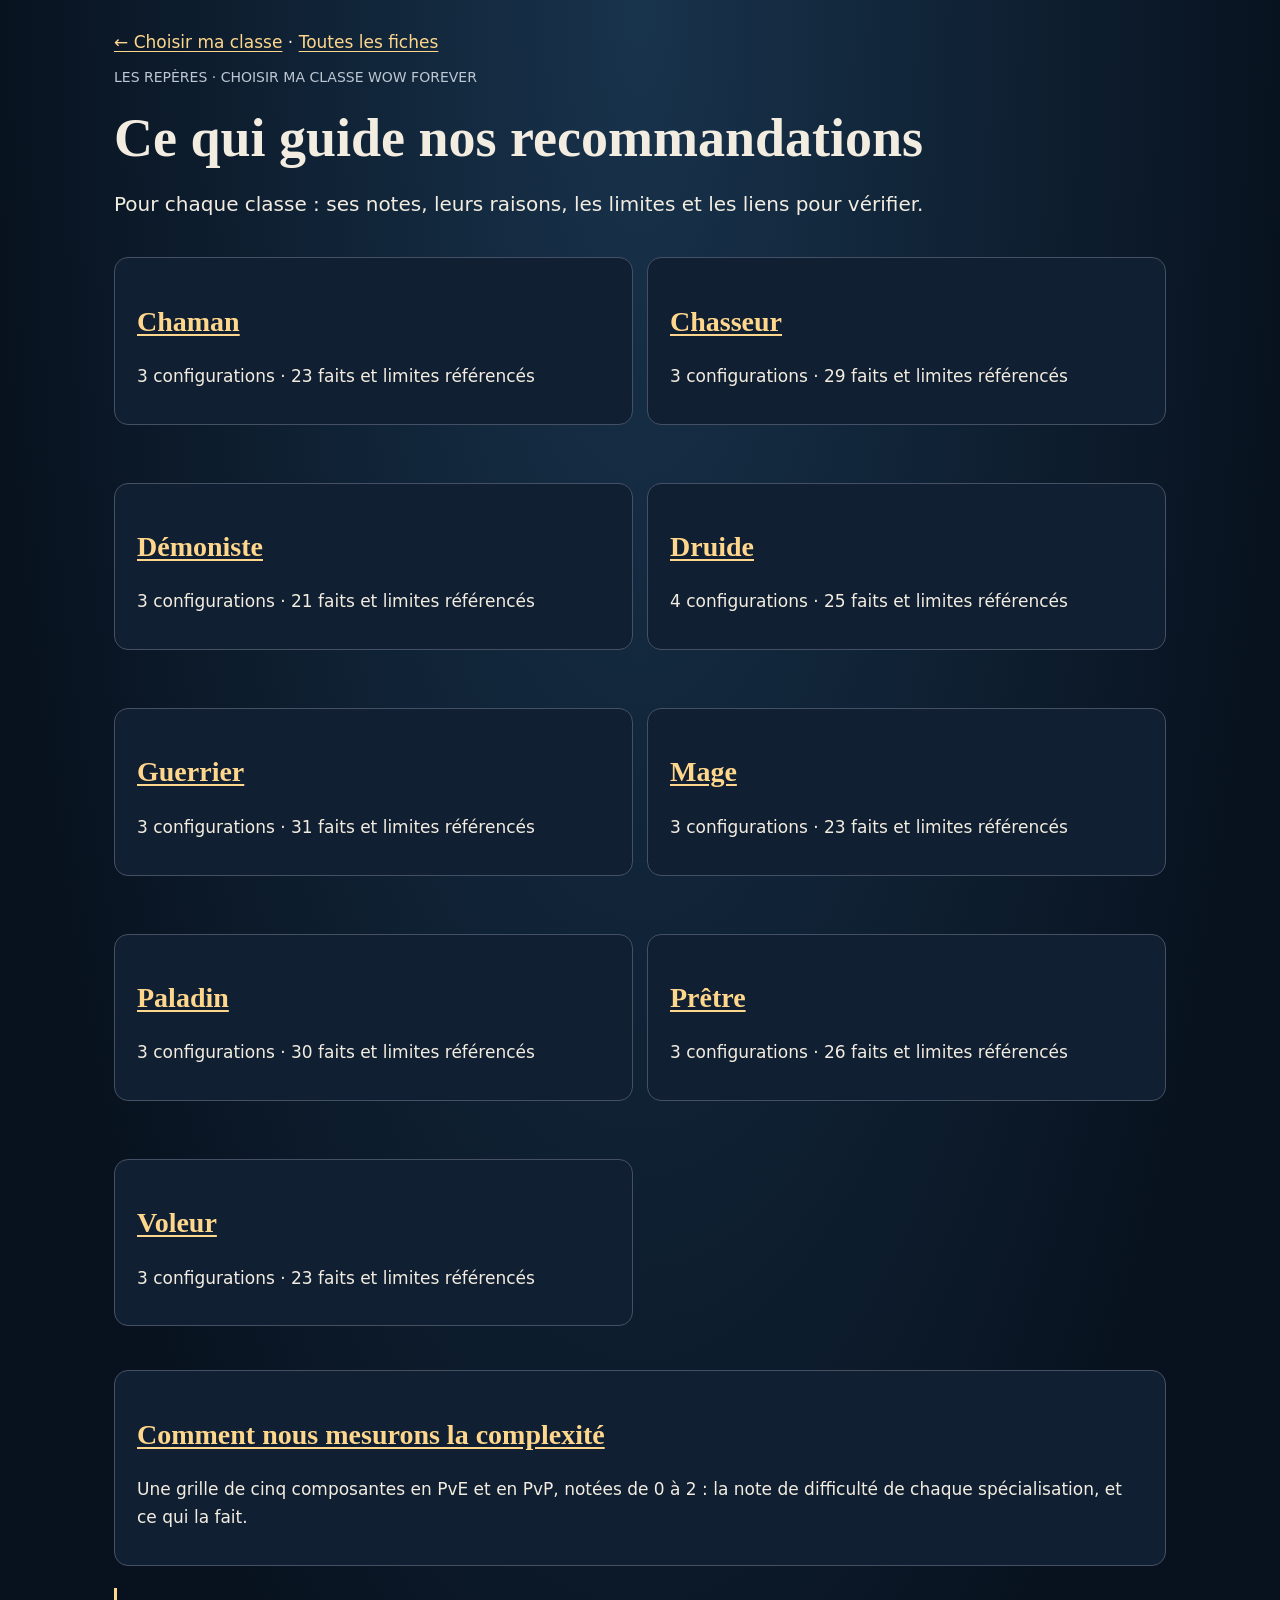
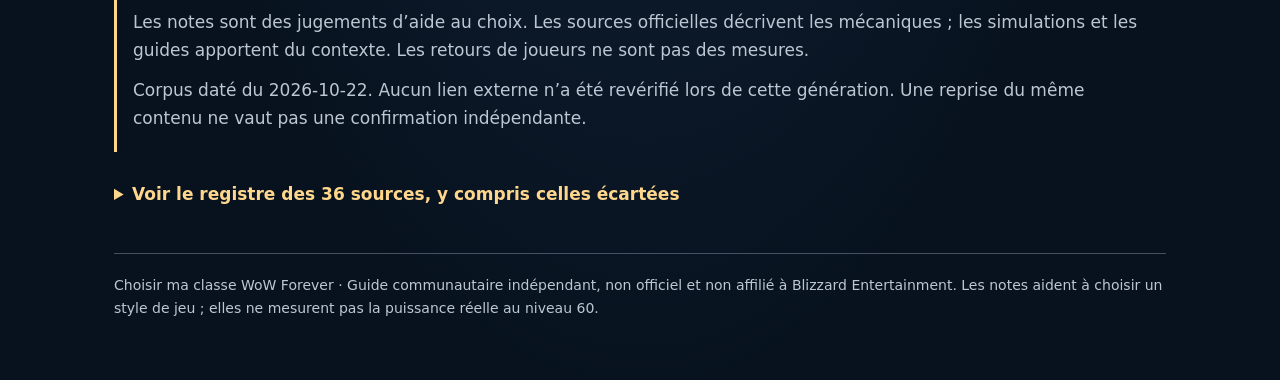
==== commit 9f49d490: "Ajouter le soutien RestedXP et nommer le guide de classes" ====
--- a/fiches-sources/index.html
+++ b/fiches-sources/index.html
@@ -1,3 +1,3 @@
 <!doctype html>
-<html lang="fr"><head><meta charset="utf-8"><meta name="viewport" content="width=device-width,initial-scale=1"><title>Notes et sources par classe · FRV</title><style>:root{color-scheme:dark;--bg:#08121f;--panel:#101f31;--line:#465064;--text:#f3ede1;--muted:#bdc7d3;--gold:#ffd78c}
-*{box-sizing:border-box}html{scroll-padding-top:20px}body{margin:0;background:radial-gradient(ellipse at top,#18334c,var(--bg) 650px);color:var(--text);font:17px/1.65 system-ui,sans-serif}main{max-width:1100px;margin:auto;padding:28px 24px 60px}a{color:var(--gold);text-underline-offset:3px;overflow-wrap:anywhere}a:hover{text-decoration-thickness:2px}a:focus-visible,summary:focus-visible{outline:3px solid var(--gold);outline-offset:5px}h1,h2,h3{line-height:1.25;font-family:Georgia,serif}h1{font-size:clamp(32px,6vw,54px);margin:16px 0}h2{font-size:28px}h3{font-size:21px}p{margin:.7em 0}.eyebrow,.meta{color:var(--muted);font-size:14px}.intro{font-size:20px;max-width:820px}.nav{display:flex;gap:10px;flex-wrap:wrap;margin:22px 0}.nav a{padding:8px 13px;border:1px solid var(--line);border-radius:8px;text-decoration:none}.panel,section.config{background:var(--panel);border:1px solid var(--line);border-radius:14px;padding:22px;margin:22px 0}.notice{border-left:3px solid var(--gold);padding:8px 16px;color:var(--muted)}details{margin:18px 0}summary{cursor:pointer;color:var(--gold);font-weight:600;padding:10px 0}.grid{display:grid;grid-template-columns:repeat(2,minmax(0,1fr));gap:14px}.note{padding:16px;border:1px solid var(--line);border-radius:9px;min-width:0}.note h3{display:flex;gap:12px;justify-content:space-between;margin:0}.value{color:var(--gold);white-space:nowrap}.confidence{display:inline-block;color:var(--muted);font-size:14px}.fact,.source{padding:14px 0;border-bottom:1px solid var(--line);scroll-margin-top:20px}.fact p,.source p{margin:6px 0}.flag{color:#ffe4b8}.skip{position:absolute;left:-9999px}.skip:focus{position:static}footer{border-top:1px solid var(--line);margin-top:35px;padding-top:20px;color:var(--muted);font-size:14px}table{width:100%;border-collapse:collapse;margin:10px 0;font-size:15px}th,td{text-align:left;vertical-align:top;padding:7px 8px;border-bottom:1px solid var(--line)}thead th{color:var(--muted);font-weight:600;font-size:14px}td.pts{color:var(--gold);white-space:nowrap;text-align:center;width:3.5em}.table{overflow-x:auto}@media(max-width:600px){table.cx thead,table.levels thead{display:none}table.cx tr{display:grid;grid-template-columns:1fr auto;gap:2px 12px;padding:8px 0;border-bottom:1px solid var(--line)}table.cx th,table.cx td,table.levels th,table.levels td{border:0;padding:0}table.cx td:last-child{grid-column:1/-1}table.levels tr{display:block;padding:8px 0;border-bottom:1px solid var(--line)}table.levels th,table.levels td{display:block;margin:3px 0}table.levels td::before{content:attr(data-label) ' : ';color:var(--muted)}}:target{outline:2px solid var(--gold);outline-offset:5px}@media(max-width:600px){main{padding:20px 15px 40px}.grid{grid-template-columns:1fr}.panel,section.config{padding:16px}.note{padding:13px}body{font-size:16px}}</style></head><body><a class="skip" href="#contenu">Aller au contenu</a><main id="contenu"><nav aria-label="Retour"><a href="../index.html#h-reco">← Choisir ma classe</a> · <a href="index.html">Toutes les fiches</a></nav><header><p class="eyebrow">LES REPÈRES FRV</p><h1>Ce qui guide nos recommandations</h1><p class="intro">Pour chaque classe : ses notes, leurs raisons, les limites et les liens pour vérifier.</p></header><div class="grid"><article class="panel"><h2><a href="chaman.html">Chaman</a></h2><p>3 configurations · 23 faits et limites référencés</p></article><article class="panel"><h2><a href="chasseur.html">Chasseur</a></h2><p>3 configurations · 29 faits et limites référencés</p></article><article class="panel"><h2><a href="demoniste.html">Démoniste</a></h2><p>3 configurations · 21 faits et limites référencés</p></article><article class="panel"><h2><a href="druide.html">Druide</a></h2><p>4 configurations · 25 faits et limites référencés</p></article><article class="panel"><h2><a href="guerrier.html">Guerrier</a></h2><p>3 configurations · 31 faits et limites référencés</p></article><article class="panel"><h2><a href="mage.html">Mage</a></h2><p>3 configurations · 23 faits et limites référencés</p></article><article class="panel"><h2><a href="paladin.html">Paladin</a></h2><p>3 configurations · 30 faits et limites référencés</p></article><article class="panel"><h2><a href="pretre.html">Prêtre</a></h2><p>3 configurations · 26 faits et limites référencés</p></article><article class="panel"><h2><a href="voleur.html">Voleur</a></h2><p>3 configurations · 23 faits et limites référencés</p></article></div><section class="panel"><h2><a href="complexite.html">Comment nous mesurons la complexité</a></h2><p>Une grille de cinq composantes en PvE et en PvP, notées de 0 à 2 : la note de difficulté de chaque spécialisation, et ce qui la fait.</p></section><div class="notice"><p>Les notes sont des jugements d’aide au choix. Les sources officielles décrivent les mécaniques ; les simulations et les guides apportent du contexte. Les retours de joueurs ne sont pas des mesures.</p><p>Corpus daté du 2026-10-22. Aucun lien externe n’a été revérifié lors de cette génération. Une reprise du même contenu ne vaut pas une confirmation indépendante.</p></div><details><summary>Voir le registre des 36 sources, y compris celles écartées</summary><article class="source" id="source-bz-dd-pretre-guerrier"><h3><a href="https://worldofwarcraft.blizzard.com/en-us/news/24301514" rel="noopener noreferrer" target="_blank">Blizzard, Class Deep Dive Prêtre et Guerrier ↗</a></h3><p class="meta">officiel · Fiabilité de la source : haute · Date : 2026-09-30/2026-10-07 · Consultation enregistrée : 2026-10-21</p><p>Kit des classes en bêta : sorts, talents, forces et limites assumées.</p><p>Décrit surtout les changements par rapport à Classic ; les capacités de base inchangées peuvent être absentes.</p></article><article class="source" id="source-bz-dd-paladin"><h3><a href="https://worldofwarcraft.blizzard.com/en-us/news/24302099" rel="noopener noreferrer" target="_blank">Blizzard, Class Deep Dive Paladin ↗</a></h3><p class="meta">officiel · Fiabilité de la source : haute · Date : 2026-09-30/2026-10-07 · Consultation enregistrée : 2026-10-21</p><p>Kit du Paladin en bêta.</p><p>Même limite : changements surtout.</p></article><article class="source" id="source-bz-dd-chasseur-druide"><h3><a href="https://worldofwarcraft.blizzard.com/en-us/news/24301515" rel="noopener noreferrer" target="_blank">Blizzard, Class Deep Dive Chasseur et Druide ↗</a></h3><p class="meta">officiel · Fiabilité de la source : haute · Date : 2026-09-30/2026-10-07 · Consultation enregistrée : 2026-10-21</p><p>Kit du Chasseur et du Druide en bêta.</p></article><article class="source" id="source-bz-dd-voleur-demoniste"><h3><a href="https://worldofwarcraft.blizzard.com/en-us/news/24310968/world-of-warcraft-forever-class-deep-dives-rogue-and-warlock" rel="noopener noreferrer" target="_blank">Blizzard, Class Deep Dive Voleur et Démoniste ↗</a></h3><p class="meta">officiel · Fiabilité de la source : haute · Date : 2026-09-30/2026-10-07 · Consultation enregistrée : 2026-10-21</p><p>Kit du Voleur et du Démoniste en bêta.</p><p>Ne détaille pas les contrôles de base (Kick, Kidney Shot, Fear…), repris des guides communautaires.</p></article><article class="source" id="source-bz-dd-mage-chaman"><h3><a href="https://worldofwarcraft.blizzard.com/en-us/news/24302097" rel="noopener noreferrer" target="_blank">Blizzard, Class Deep Dive Mage et Chaman ↗</a></h3><p class="meta">officiel · Fiabilité de la source : haute · Date : 2026-09-30/2026-10-07 · Consultation enregistrée : 2026-10-21</p><p>Kit du Mage et du Chaman en bêta.</p></article><article class="source" id="source-bz-notes-15-oct"><h3><a href="https://us.forums.blizzard.com/en/wow/t/wow-forever-beta-development-notes-%E2%80%93-updated-october-15/2360696" rel="noopener noreferrer" target="_blank">Blizzard, notes de développement de la bêta du 15 octobre ↗</a></h3><p class="meta">officiel · Fiabilité de la source : haute · Date : 2026-10-15/2026-10-16 · Consultation enregistrée : 2026-10-21</p><p>Changements récents de la bêta.</p><p>Recoupées avec le résumé d’Icy Veins.</p></article><article class="source" id="source-bz-podcast-2"><h3><a href="https://www.youtube.com/watch?v=uDRcv_w85j8" rel="noopener noreferrer" target="_blank">Blizzard, podcast WoW Forever, épisode 2 ↗</a></h3><p class="meta">intention · Fiabilité de la source : moyenne · Date : 2026-10-01 · Consultation enregistrée : 2026-10-21</p><p>Intentions des développeurs (taxe hybride, Voleur en monocible, Guerrier en cleave, duel non équilibré).</p><p>Des intentions, pas des résultats mesurés.</p></article><article class="source" id="source-mythicsim"><h3><a href="https://mythicsim.com/wow-forever/tier-list" rel="noopener noreferrer" target="_blank">MythicSim, tier list WoW Forever ↗</a></h3><p class="meta">simulation · Fiabilité de la source : moyenne · Date : 2026-10-21 · Consultation enregistrée : 2026-10-21</p><p>Dégâts et menace au niveau 60 théorique.</p><p>wowsims Forever (commit 62b7445), client 1.60.1.70425 ; boss unique statique 2 min, 10 000 itérations, équipement de donjon. Chasseurs simulés en tissage, avec l’écart au tir seul indiqué par spécialisation. La FAQ précise que les soigneurs ne sont pas classés : leur Quick Sim mesure les soins par seconde, que ce tableau ne compare pas. Ni survie des tanks.</p></article><article class="source" id="source-forever-open"><h3><a href="https://endgametools.com/en/wow-forever/news/wow-forever-open-results" rel="noopener noreferrer" target="_blank">The Forever Open, tournoi de duel ↗</a></h3><p class="meta">resultats · Fiabilité de la source : faible · Date : 2026-10-18 · Consultation enregistrée : 2026-10-21</p><p>Duels au niveau 30, personnages Horde, 4 finalistes par classe.</p><p>Niveau 30 et format que Blizzard dit ne pas équilibrer : faible portée pour le niveau 60.</p></article><article class="source" id="source-classicplus"><h3><a href="https://classicplus.io/" rel="noopener noreferrer" target="_blank">ClassicPlus.io, recensement de la bêta ↗</a></h3><p class="meta">population · Fiabilité de la source : faible · Date : 2026-10-13 · Consultation enregistrée : 2026-10-21</p><p>Répartition des personnages de niveau 30 à 39.</p><p>Popularité, pas qualité : non utilisé pour les notes.</p><p class="flag">Écartée : Mesure la popularité, pas la qualité d’une spécialisation.</p></article><article class="source" id="source-kami-video"><h3><a href="https://www.youtube.com/watch?v=W-FjneQX5uw" rel="noopener noreferrer" target="_blank">Kami Labs, « Guide des classes WoW Forever : forces, faiblesses et mon choix » ↗</a></h3><p class="meta">avis · Fiabilité de la source : moyenne · Date : 2026-10-20 · Consultation enregistrée : 2026-10-21</p><p>Avis argumenté d’un créateur expérimenté sur les neuf classes.</p><p>Partenaire RestedXP.</p></article><article class="source" id="source-crix-niv30"><h3><a href="https://mobalytics.gg/wow-forever/tier-lists/dps" rel="noopener noreferrer" target="_blank">Crix, classement DPS au niveau 30 (Mobalytics) ↗</a></h3><p class="meta">avis · Fiabilité de la source : faible · Date : 2026-10-12 · Consultation enregistrée : 2026-10-21</p><p>Donjons et retours de bêta au niveau 30.</p><p>Le niveau 30 ne prédit pas directement le 60.</p></article><article class="source" id="source-mobalytics-leveling"><h3><a href="https://mobalytics.gg/wow-forever/profile/mobalytics/tier-lists/wow-forever-leveling-class-tier-list" rel="noopener noreferrer" target="_blank">Mobalytics, tier list de leveling ↗</a></h3><p class="meta">avis · Fiabilité de la source : faible · Date : 2026-09-17 · Consultation enregistrée : 2026-10-21</p><p>Confort et vitesse du leveling en solo, par classe.</p><p>Fondé sur l’expérience de Vanilla, pas sur des tests de Forever.</p></article><article class="source" id="source-wt-guerrier"><h3><a href="https://www.warcrafttavern.com/forever/guides/warrior/" rel="noopener noreferrer" target="_blank">Warcraft Tavern, guide Guerrier (Forever) ↗</a></h3><p class="meta">guide · Fiabilité de la source : moyenne · Date : bêta · Consultation enregistrée : 2026-10-21</p><p>Kit et usages par spécialisation, builds de bêta niveau 30.</p><p>Auteur : Passion.</p></article><article class="source" id="source-wt-paladin"><h3><a href="https://www.warcrafttavern.com/forever/guides/paladin/" rel="noopener noreferrer" target="_blank">Warcraft Tavern, guide Paladin (Forever) ↗</a></h3><p class="meta">guide · Fiabilité de la source : moyenne · Date : bêta · Consultation enregistrée : 2026-10-21</p><p>Kit et usages par spécialisation, bêta.</p><p>Auteur : Passion.</p></article><article class="source" id="source-wt-chasseur"><h3><a href="https://www.warcrafttavern.com/forever/guides/hunter/" rel="noopener noreferrer" target="_blank">Warcraft Tavern, guide Chasseur (Forever) ↗</a></h3><p class="meta">guide · Fiabilité de la source : moyenne · Date : bêta · Consultation enregistrée : 2026-10-21</p><p>Kit et usages par spécialisation, bêta niveau 20 puis 30.</p><p>Auteur : Sponge.</p></article><article class="source" id="source-wt-voleur"><h3><a href="https://www.warcrafttavern.com/forever/guides/rogue/" rel="noopener noreferrer" target="_blank">Warcraft Tavern, guide Voleur (Forever) ↗</a></h3><p class="meta">guide · Fiabilité de la source : moyenne · Date : bêta · Consultation enregistrée : 2026-10-21</p><p>Kit et usages par spécialisation, bêta.</p><p>Auteur : Nevermore.</p></article><article class="source" id="source-wt-pretre"><h3><a href="https://www.warcrafttavern.com/forever/guides/priest/" rel="noopener noreferrer" target="_blank">Warcraft Tavern, guide Prêtre (Forever) ↗</a></h3><p class="meta">guide · Fiabilité de la source : moyenne · Date : bêta · Consultation enregistrée : 2026-10-21</p><p>Kit et usages par spécialisation, bêta.</p><p>Auteur : Cyradys.</p></article><article class="source" id="source-wt-chaman"><h3><a href="https://www.warcrafttavern.com/forever/guides/shaman/" rel="noopener noreferrer" target="_blank">Warcraft Tavern, guide Chaman (Forever) ↗</a></h3><p class="meta">guide · Fiabilité de la source : moyenne · Date : bêta · Consultation enregistrée : 2026-10-21</p><p>Kit et usages par spécialisation, bêta niveau 20 puis 30.</p><p>Auteur : Val Hull.</p></article><article class="source" id="source-wt-mage"><h3><a href="https://www.warcrafttavern.com/forever/guides/mage/" rel="noopener noreferrer" target="_blank">Warcraft Tavern, guide Mage (Forever) ↗</a></h3><p class="meta">guide · Fiabilité de la source : moyenne · Date : bêta · Consultation enregistrée : 2026-10-21</p><p>Kit et usages par spécialisation, bêta.</p><p>Auteur : Nevermore.</p></article><article class="source" id="source-wt-demoniste"><h3><a href="https://www.warcrafttavern.com/forever/guides/warlock/" rel="noopener noreferrer" target="_blank">Warcraft Tavern, guide Démoniste (Forever) ↗</a></h3><p class="meta">guide · Fiabilité de la source : moyenne · Date : bêta · Consultation enregistrée : 2026-10-21</p><p>Kit et usages par spécialisation, bêta 1.60.1.69913 (niveau 20).</p><p>Auteur : Zephan.</p></article><article class="source" id="source-wt-druide"><h3><a href="https://www.warcrafttavern.com/forever/guides/druid/" rel="noopener noreferrer" target="_blank">Warcraft Tavern, guide Druide (Forever) ↗</a></h3><p class="meta">guide · Fiabilité de la source : moyenne · Date : bêta · Consultation enregistrée : 2026-10-21</p><p>Kit et usages par spécialisation, bêta.</p><p>Auteur : Luxrah.</p></article><article class="source" id="source-kami-grimoire"><h3><a href="https://kami-labs.fr/en/grimoire-wow-forever/" rel="noopener noreferrer" target="_blank">Kami Labs, grimoire des sorts de WoW Forever ↗</a></h3><p class="meta">donnees-client · Fiabilité de la source : haute · Date : 2026-10 · Consultation enregistrée : 2026-10-21</p><p>Sorts d’entraîneur par classe, lus dans le client (via wowforevertalents.com).</p><p>Page dynamique : seule la liste du Guerrier a pu être lue à cette étape.</p></article><article class="source" id="source-guildorder-talents"><h3><a href="https://guildorder.com/games/wow_classic/talents/forever/priest" rel="noopener noreferrer" target="_blank">Guildorder, arbres de talents de WoW Forever ↗</a></h3><p class="meta">donnees-client · Fiabilité de la source : haute · Date : bêta · Consultation enregistrée : 2026-10-21</p><p>Talents par arbre, rangs et effets.</p><p>Repérée, à exploiter à l’étape suivante.</p><p class="flag">Repérée, non utilisée : Données de talents à exploiter pour vérifier les faits.</p></article><article class="source" id="source-kami-tier-list"><h3><a href="https://kami-labs.fr/en/tier-list-wow-forever/" rel="noopener noreferrer" target="_blank">Kami Labs, tier list WoW Forever ↗</a></h3><p class="meta">derivee · Fiabilité de la source : moyenne · Date : 2026-10-20 · Consultation enregistrée : 2026-10-21</p><p>Reprise des simulations MythicSim du 20 octobre.</p><p>Pas une preuve indépendante : même donnée que MythicSim.</p><p class="flag">Écartée : Reprend MythicSim : pas une preuve indépendante.</p></article><article class="source" id="source-icy-veins-hub"><h3><a href="https://www.icy-veins.com/wow-forever/tier-list-hub" rel="noopener noreferrer" target="_blank">Icy Veins, tier lists WoW Forever ↗</a></h3><p class="meta">avis · Fiabilité de la source : moyenne · Date : 2026-09-17 · Consultation enregistrée : 2026-10-21</p><p>Tier lists raid et PvP annoncées.</p><p>« À venir » au 21 octobre : non utilisée.</p><p class="flag">Repérée, non utilisée : Tier lists annoncées « à venir » au 21 octobre.</p></article><article class="source" id="source-iv-choisir"><h3><a href="https://www.icy-veins.com/wow-forever/choosing-your-main" rel="noopener noreferrer" target="_blank">Icy Veins, « Choosing your main » (WoW Forever) ↗</a></h3><p class="meta">guide · Fiabilité de la source : moyenne · Date : 2026-10-15 · Consultation enregistrée : 2026-10-21</p><p>Forces et usages des neuf classes, sans notes chiffrées.</p><p>Autrice : Neryssa. Qualitatif ; ne dit pas reposer sur des tests de bêta.</p></article><article class="source" id="source-crix-pvp-duel"><h3><a href="https://mobalytics.gg/wow-forever/tier-lists/pvp-dueling" rel="noopener noreferrer" target="_blank">Crix, tier list PvP en duel au niveau 30 (Mobalytics) ↗</a></h3><p class="meta">avis · Fiabilité de la source : faible · Date : 2026-10-13 · Consultation enregistrée : 2026-10-21</p><p>Duels 1 contre 1 au niveau 30, par classe et spécialisation mise en avant.</p><p>Tests, duels et théorie revendiqués, sans protocole chiffré ; arbres de talents à 21 points.</p></article><article class="source" id="source-mobalytics-tanking"><h3><a href="https://mobalytics.gg/wow-forever/tier-lists/tanking" rel="noopener noreferrer" target="_blank">PhaseShifter, tier list des tanks (Mobalytics) ↗</a></h3><p class="meta">avis · Fiabilité de la source : moyenne · Date : 2026-10-13 · Consultation enregistrée : 2026-10-21</p><p>Analyse des talents et capacités des tanks, en vue du contenu 60.</p><p>Analyse théorique : survie, menace, provocation, points faibles.</p></article><article class="source" id="source-mobalytics-leveling-beta"><h3><a href="https://mobalytics.gg/wow-forever/tier-list" rel="noopener noreferrer" target="_blank">Mobalytics, tier list de leveling de la bêta ↗</a></h3><p class="meta">avis · Fiabilité de la source : moyenne · Date : bêta (non datée) · Consultation enregistrée : 2026-10-21</p><p>Tableau de leveling bêta 1–20, accompagné de liens vers des guides 1–30 : les deux contextes ne doivent pas être confondus.</p><p>Parties de l’équipe Mobalytics (vitesse, confort, puissance) ; « une idée approximative ». Distincte de la liste fondée sur Vanilla. Le tableau conseille Armes, tandis que la page consultée le 21 octobre présente aussi un guide Guerrier Protection 1–30 daté du 18 octobre ; aucune de ces recommandations ne mesure le solo au niveau 60.</p></article><article class="source" id="source-kami-podcast-2"><h3><a href="https://kami-labs.fr/en/wow-forever/podcast-wow-forever-episode-2-classes/" rel="noopener noreferrer" target="_blank">Kami Labs, résumé du podcast officiel n° 2 (classes) ↗</a></h3><p class="meta">resume · Fiabilité de la source : moyenne · Date : 2026-10-02 · Consultation enregistrée : 2026-10-21</p><p>Propos des développeurs et de Sodapoppin, classe par classe.</p><p>Relais du podcast officiel (78 min) ; distingue intentions, idées non confirmées et avis de Sodapoppin.</p></article><article class="source" id="source-wt-classes"><h3><a href="https://www.warcrafttavern.com/forever/guides/classes/" rel="noopener noreferrer" target="_blank">Warcraft Tavern, « Classes &amp; Specializations » (Forever) ↗</a></h3><p class="meta">guide · Fiabilité de la source : moyenne · Date : bêta · Consultation enregistrée : 2026-10-21</p><p>Présentation des rôles et réputations par classe.</p><p>Auteur : Nevermore. Non daté.</p></article><article class="source" id="source-wowsims-forever"><h3><a href="https://github.com/wowsims/forever" rel="noopener noreferrer" target="_blank">wowsims, simulateur WoW Forever (code source) ↗</a></h3><p class="meta">donnees-simulateur · Fiabilité de la source : moyenne · Date : 2026-10-21 · Consultation enregistrée : 2026-10-22</p><p>Rotations modélisées (listes de priorités) des spécialisations de dégâts et de tank, et données du client (sorts, talents, conditions d’usage).</p><p>Commit 10b0e65 déclaré dans la passation ; mesures de complexité du 22 octobre 2026 sur le commit d6429b7. Les rotations inspectées concernent dégâts et tank. Leur taille dépend des auteurs et des optimisations : ce n’est pas une mesure de difficulté ressentie. Cet échantillon ne démontre pas l’absence générale de simulation de soin.</p></article><article class="source" id="source-bz-darkspear"><h3><a href="https://worldofwarcraft.blizzard.com/news/24307308" rel="noopener noreferrer" target="_blank">Blizzard, « Battle for the Darkspear Islands » ↗</a></h3><p class="meta">officiel · Fiabilité de la source : haute · Date : 2026-10-07 · Consultation enregistrée : 2026-10-21</p><p>Champ de bataille de Forever : 15 contre 15, niveaux 30 à 60, quatre points à tenir et un drapeau.</p><p class="flag">Repérée, non utilisée : Contexte du critère « champs de bataille » ; ne porte sur aucune classe.</p></article><article class="source" id="source-iv-guides-forever"><h3><a href="https://www.icy-veins.com/wow-forever/all-class-guides" rel="noopener noreferrer" target="_blank">Icy Veins, guides des spécialisations WoW Forever ↗</a></h3><p class="meta">guide · Fiabilité de la source : moyenne · Date : 2026-10-01/2026-10-20 · Consultation enregistrée : 2026-10-22</p><p>Un guide PvE par spécialisation : rotation, talents, ressources, forces et faiblesses.</p><p>Guides de la bêta, écrits pour le niveau 30 (son plafond) ; un auteur identifié par guide. Ils décrivent les rotations et le kit de ce niveau, pas du niveau 60. L’adresse est l’index des guides ; chaque fait nomme le guide cité. Le 22 octobre, plusieurs pages ont refusé la lecture automatique : leurs citations ne sont pas reprises.</p></article><article class="source" id="source-wowtbc-guides"><h3><a href="https://wowtbc.gg/warcraftforever/class-guides/" rel="noopener noreferrer" target="_blank">wowtbc.gg, guides des classes WoW Forever ↗</a></h3><p class="meta">guide · Fiabilité de la source : faible · Date : non précisée · Consultation enregistrée : 2026-10-22</p><p>Un guide PvE par spécialisation : rotation et talents d’un build de niveau 30.</p><p>Ni auteur ni date affichés ; les rotations sont présentées comme provisoires, en attendant les simulations. Utilisés en complément, ou à la place d’un guide Icy Veins illisible lors de la consultation.</p></article></details><footer>FRV · Guide communautaire indépendant, non officiel et non affilié à Blizzard Entertainment. Les notes aident à choisir un style de jeu ; elles ne mesurent pas la puissance réelle au niveau 60.</footer></main></body></html>
+<html lang="fr"><head><meta charset="utf-8"><meta name="viewport" content="width=device-width,initial-scale=1"><title>Notes et sources par classe · Choisir ma classe WoW Forever</title><style>:root{color-scheme:dark;--bg:#08121f;--panel:#101f31;--line:#465064;--text:#f3ede1;--muted:#bdc7d3;--gold:#ffd78c}
+*{box-sizing:border-box}html{scroll-padding-top:20px}body{margin:0;background:radial-gradient(ellipse at top,#18334c,var(--bg) 650px);color:var(--text);font:17px/1.65 system-ui,sans-serif}main{max-width:1100px;margin:auto;padding:28px 24px 60px}a{color:var(--gold);text-underline-offset:3px;overflow-wrap:anywhere}a:hover{text-decoration-thickness:2px}a:focus-visible,summary:focus-visible{outline:3px solid var(--gold);outline-offset:5px}h1,h2,h3{line-height:1.25;font-family:Georgia,serif}h1{font-size:clamp(32px,6vw,54px);margin:16px 0}h2{font-size:28px}h3{font-size:21px}p{margin:.7em 0}.eyebrow,.meta{color:var(--muted);font-size:14px}.intro{font-size:20px;max-width:820px}.nav{display:flex;gap:10px;flex-wrap:wrap;margin:22px 0}.nav a{padding:8px 13px;border:1px solid var(--line);border-radius:8px;text-decoration:none}.panel,section.config{background:var(--panel);border:1px solid var(--line);border-radius:14px;padding:22px;margin:22px 0}.notice{border-left:3px solid var(--gold);padding:8px 16px;color:var(--muted)}details{margin:18px 0}summary{cursor:pointer;color:var(--gold);font-weight:600;padding:10px 0}.grid{display:grid;grid-template-columns:repeat(2,minmax(0,1fr));gap:14px}.note{padding:16px;border:1px solid var(--line);border-radius:9px;min-width:0}.note h3{display:flex;gap:12px;justify-content:space-between;margin:0}.value{color:var(--gold);white-space:nowrap}.confidence{display:inline-block;color:var(--muted);font-size:14px}.fact,.source{padding:14px 0;border-bottom:1px solid var(--line);scroll-margin-top:20px}.fact p,.source p{margin:6px 0}.flag{color:#ffe4b8}.skip{position:absolute;left:-9999px}.skip:focus{position:static}footer{border-top:1px solid var(--line);margin-top:35px;padding-top:20px;color:var(--muted);font-size:14px}table{width:100%;border-collapse:collapse;margin:10px 0;font-size:15px}th,td{text-align:left;vertical-align:top;padding:7px 8px;border-bottom:1px solid var(--line)}thead th{color:var(--muted);font-weight:600;font-size:14px}td.pts{color:var(--gold);white-space:nowrap;text-align:center;width:3.5em}.table{overflow-x:auto}@media(max-width:600px){table.cx thead,table.levels thead{display:none}table.cx tr{display:grid;grid-template-columns:1fr auto;gap:2px 12px;padding:8px 0;border-bottom:1px solid var(--line)}table.cx th,table.cx td,table.levels th,table.levels td{border:0;padding:0}table.cx td:last-child{grid-column:1/-1}table.levels tr{display:block;padding:8px 0;border-bottom:1px solid var(--line)}table.levels th,table.levels td{display:block;margin:3px 0}table.levels td::before{content:attr(data-label) ' : ';color:var(--muted)}}:target{outline:2px solid var(--gold);outline-offset:5px}@media(max-width:600px){main{padding:20px 15px 40px}.grid{grid-template-columns:1fr}.panel,section.config{padding:16px}.note{padding:13px}body{font-size:16px}}</style></head><body><a class="skip" href="#contenu">Aller au contenu</a><main id="contenu"><nav aria-label="Retour"><a href="../index.html#h-reco">← Choisir ma classe</a> · <a href="index.html">Toutes les fiches</a></nav><header><p class="eyebrow">LES REPÈRES · CHOISIR MA CLASSE WOW FOREVER</p><h1>Ce qui guide nos recommandations</h1><p class="intro">Pour chaque classe : ses notes, leurs raisons, les limites et les liens pour vérifier.</p></header><div class="grid"><article class="panel"><h2><a href="chaman.html">Chaman</a></h2><p>3 configurations · 23 faits et limites référencés</p></article><article class="panel"><h2><a href="chasseur.html">Chasseur</a></h2><p>3 configurations · 29 faits et limites référencés</p></article><article class="panel"><h2><a href="demoniste.html">Démoniste</a></h2><p>3 configurations · 21 faits et limites référencés</p></article><article class="panel"><h2><a href="druide.html">Druide</a></h2><p>4 configurations · 25 faits et limites référencés</p></article><article class="panel"><h2><a href="guerrier.html">Guerrier</a></h2><p>3 configurations · 31 faits et limites référencés</p></article><article class="panel"><h2><a href="mage.html">Mage</a></h2><p>3 configurations · 23 faits et limites référencés</p></article><article class="panel"><h2><a href="paladin.html">Paladin</a></h2><p>3 configurations · 30 faits et limites référencés</p></article><article class="panel"><h2><a href="pretre.html">Prêtre</a></h2><p>3 configurations · 26 faits et limites référencés</p></article><article class="panel"><h2><a href="voleur.html">Voleur</a></h2><p>3 configurations · 23 faits et limites référencés</p></article></div><section class="panel"><h2><a href="complexite.html">Comment nous mesurons la complexité</a></h2><p>Une grille de cinq composantes en PvE et en PvP, notées de 0 à 2 : la note de difficulté de chaque spécialisation, et ce qui la fait.</p></section><div class="notice"><p>Les notes sont des jugements d’aide au choix. Les sources officielles décrivent les mécaniques ; les simulations et les guides apportent du contexte. Les retours de joueurs ne sont pas des mesures.</p><p>Corpus daté du 2026-10-22. Aucun lien externe n’a été revérifié lors de cette génération. Une reprise du même contenu ne vaut pas une confirmation indépendante.</p></div><details><summary>Voir le registre des 36 sources, y compris celles écartées</summary><article class="source" id="source-bz-dd-pretre-guerrier"><h3><a href="https://worldofwarcraft.blizzard.com/en-us/news/24301514" rel="noopener noreferrer" target="_blank">Blizzard, Class Deep Dive Prêtre et Guerrier ↗</a></h3><p class="meta">officiel · Fiabilité de la source : haute · Date : 2026-09-30/2026-10-07 · Consultation enregistrée : 2026-10-21</p><p>Kit des classes en bêta : sorts, talents, forces et limites assumées.</p><p>Décrit surtout les changements par rapport à Classic ; les capacités de base inchangées peuvent être absentes.</p></article><article class="source" id="source-bz-dd-paladin"><h3><a href="https://worldofwarcraft.blizzard.com/en-us/news/24302099" rel="noopener noreferrer" target="_blank">Blizzard, Class Deep Dive Paladin ↗</a></h3><p class="meta">officiel · Fiabilité de la source : haute · Date : 2026-09-30/2026-10-07 · Consultation enregistrée : 2026-10-21</p><p>Kit du Paladin en bêta.</p><p>Même limite : changements surtout.</p></article><article class="source" id="source-bz-dd-chasseur-druide"><h3><a href="https://worldofwarcraft.blizzard.com/en-us/news/24301515" rel="noopener noreferrer" target="_blank">Blizzard, Class Deep Dive Chasseur et Druide ↗</a></h3><p class="meta">officiel · Fiabilité de la source : haute · Date : 2026-09-30/2026-10-07 · Consultation enregistrée : 2026-10-21</p><p>Kit du Chasseur et du Druide en bêta.</p></article><article class="source" id="source-bz-dd-voleur-demoniste"><h3><a href="https://worldofwarcraft.blizzard.com/en-us/news/24310968/world-of-warcraft-forever-class-deep-dives-rogue-and-warlock" rel="noopener noreferrer" target="_blank">Blizzard, Class Deep Dive Voleur et Démoniste ↗</a></h3><p class="meta">officiel · Fiabilité de la source : haute · Date : 2026-09-30/2026-10-07 · Consultation enregistrée : 2026-10-21</p><p>Kit du Voleur et du Démoniste en bêta.</p><p>Ne détaille pas les contrôles de base (Kick, Kidney Shot, Fear…), repris des guides communautaires.</p></article><article class="source" id="source-bz-dd-mage-chaman"><h3><a href="https://worldofwarcraft.blizzard.com/en-us/news/24302097" rel="noopener noreferrer" target="_blank">Blizzard, Class Deep Dive Mage et Chaman ↗</a></h3><p class="meta">officiel · Fiabilité de la source : haute · Date : 2026-09-30/2026-10-07 · Consultation enregistrée : 2026-10-21</p><p>Kit du Mage et du Chaman en bêta.</p></article><article class="source" id="source-bz-notes-15-oct"><h3><a href="https://us.forums.blizzard.com/en/wow/t/wow-forever-beta-development-notes-%E2%80%93-updated-october-15/2360696" rel="noopener noreferrer" target="_blank">Blizzard, notes de développement de la bêta du 15 octobre ↗</a></h3><p class="meta">officiel · Fiabilité de la source : haute · Date : 2026-10-15/2026-10-16 · Consultation enregistrée : 2026-10-21</p><p>Changements récents de la bêta.</p><p>Recoupées avec le résumé d’Icy Veins.</p></article><article class="source" id="source-bz-podcast-2"><h3><a href="https://www.youtube.com/watch?v=uDRcv_w85j8" rel="noopener noreferrer" target="_blank">Blizzard, podcast WoW Forever, épisode 2 ↗</a></h3><p class="meta">intention · Fiabilité de la source : moyenne · Date : 2026-10-01 · Consultation enregistrée : 2026-10-21</p><p>Intentions des développeurs (taxe hybride, Voleur en monocible, Guerrier en cleave, duel non équilibré).</p><p>Des intentions, pas des résultats mesurés.</p></article><article class="source" id="source-mythicsim"><h3><a href="https://mythicsim.com/wow-forever/tier-list" rel="noopener noreferrer" target="_blank">MythicSim, tier list WoW Forever ↗</a></h3><p class="meta">simulation · Fiabilité de la source : moyenne · Date : 2026-10-21 · Consultation enregistrée : 2026-10-21</p><p>Dégâts et menace au niveau 60 théorique.</p><p>wowsims Forever (commit 62b7445), client 1.60.1.70425 ; boss unique statique 2 min, 10 000 itérations, équipement de donjon. Chasseurs simulés en tissage, avec l’écart au tir seul indiqué par spécialisation. La FAQ précise que les soigneurs ne sont pas classés : leur Quick Sim mesure les soins par seconde, que ce tableau ne compare pas. Ni survie des tanks.</p></article><article class="source" id="source-forever-open"><h3><a href="https://endgametools.com/en/wow-forever/news/wow-forever-open-results" rel="noopener noreferrer" target="_blank">The Forever Open, tournoi de duel ↗</a></h3><p class="meta">resultats · Fiabilité de la source : faible · Date : 2026-10-18 · Consultation enregistrée : 2026-10-21</p><p>Duels au niveau 30, personnages Horde, 4 finalistes par classe.</p><p>Niveau 30 et format que Blizzard dit ne pas équilibrer : faible portée pour le niveau 60.</p></article><article class="source" id="source-classicplus"><h3><a href="https://classicplus.io/" rel="noopener noreferrer" target="_blank">ClassicPlus.io, recensement de la bêta ↗</a></h3><p class="meta">population · Fiabilité de la source : faible · Date : 2026-10-13 · Consultation enregistrée : 2026-10-21</p><p>Répartition des personnages de niveau 30 à 39.</p><p>Popularité, pas qualité : non utilisé pour les notes.</p><p class="flag">Écartée : Mesure la popularité, pas la qualité d’une spécialisation.</p></article><article class="source" id="source-kami-video"><h3><a href="https://www.youtube.com/watch?v=W-FjneQX5uw" rel="noopener noreferrer" target="_blank">Kami Labs, « Guide des classes WoW Forever : forces, faiblesses et mon choix » ↗</a></h3><p class="meta">avis · Fiabilité de la source : moyenne · Date : 2026-10-20 · Consultation enregistrée : 2026-10-21</p><p>Avis argumenté d’un créateur expérimenté sur les neuf classes.</p><p>Partenaire RestedXP.</p></article><article class="source" id="source-crix-niv30"><h3><a href="https://mobalytics.gg/wow-forever/tier-lists/dps" rel="noopener noreferrer" target="_blank">Crix, classement DPS au niveau 30 (Mobalytics) ↗</a></h3><p class="meta">avis · Fiabilité de la source : faible · Date : 2026-10-12 · Consultation enregistrée : 2026-10-21</p><p>Donjons et retours de bêta au niveau 30.</p><p>Le niveau 30 ne prédit pas directement le 60.</p></article><article class="source" id="source-mobalytics-leveling"><h3><a href="https://mobalytics.gg/wow-forever/profile/mobalytics/tier-lists/wow-forever-leveling-class-tier-list" rel="noopener noreferrer" target="_blank">Mobalytics, tier list de leveling ↗</a></h3><p class="meta">avis · Fiabilité de la source : faible · Date : 2026-09-17 · Consultation enregistrée : 2026-10-21</p><p>Confort et vitesse du leveling en solo, par classe.</p><p>Fondé sur l’expérience de Vanilla, pas sur des tests de Forever.</p></article><article class="source" id="source-wt-guerrier"><h3><a href="https://www.warcrafttavern.com/forever/guides/warrior/" rel="noopener noreferrer" target="_blank">Warcraft Tavern, guide Guerrier (Forever) ↗</a></h3><p class="meta">guide · Fiabilité de la source : moyenne · Date : bêta · Consultation enregistrée : 2026-10-21</p><p>Kit et usages par spécialisation, builds de bêta niveau 30.</p><p>Auteur : Passion.</p></article><article class="source" id="source-wt-paladin"><h3><a href="https://www.warcrafttavern.com/forever/guides/paladin/" rel="noopener noreferrer" target="_blank">Warcraft Tavern, guide Paladin (Forever) ↗</a></h3><p class="meta">guide · Fiabilité de la source : moyenne · Date : bêta · Consultation enregistrée : 2026-10-21</p><p>Kit et usages par spécialisation, bêta.</p><p>Auteur : Passion.</p></article><article class="source" id="source-wt-chasseur"><h3><a href="https://www.warcrafttavern.com/forever/guides/hunter/" rel="noopener noreferrer" target="_blank">Warcraft Tavern, guide Chasseur (Forever) ↗</a></h3><p class="meta">guide · Fiabilité de la source : moyenne · Date : bêta · Consultation enregistrée : 2026-10-21</p><p>Kit et usages par spécialisation, bêta niveau 20 puis 30.</p><p>Auteur : Sponge.</p></article><article class="source" id="source-wt-voleur"><h3><a href="https://www.warcrafttavern.com/forever/guides/rogue/" rel="noopener noreferrer" target="_blank">Warcraft Tavern, guide Voleur (Forever) ↗</a></h3><p class="meta">guide · Fiabilité de la source : moyenne · Date : bêta · Consultation enregistrée : 2026-10-21</p><p>Kit et usages par spécialisation, bêta.</p><p>Auteur : Nevermore.</p></article><article class="source" id="source-wt-pretre"><h3><a href="https://www.warcrafttavern.com/forever/guides/priest/" rel="noopener noreferrer" target="_blank">Warcraft Tavern, guide Prêtre (Forever) ↗</a></h3><p class="meta">guide · Fiabilité de la source : moyenne · Date : bêta · Consultation enregistrée : 2026-10-21</p><p>Kit et usages par spécialisation, bêta.</p><p>Auteur : Cyradys.</p></article><article class="source" id="source-wt-chaman"><h3><a href="https://www.warcrafttavern.com/forever/guides/shaman/" rel="noopener noreferrer" target="_blank">Warcraft Tavern, guide Chaman (Forever) ↗</a></h3><p class="meta">guide · Fiabilité de la source : moyenne · Date : bêta · Consultation enregistrée : 2026-10-21</p><p>Kit et usages par spécialisation, bêta niveau 20 puis 30.</p><p>Auteur : Val Hull.</p></article><article class="source" id="source-wt-mage"><h3><a href="https://www.warcrafttavern.com/forever/guides/mage/" rel="noopener noreferrer" target="_blank">Warcraft Tavern, guide Mage (Forever) ↗</a></h3><p class="meta">guide · Fiabilité de la source : moyenne · Date : bêta · Consultation enregistrée : 2026-10-21</p><p>Kit et usages par spécialisation, bêta.</p><p>Auteur : Nevermore.</p></article><article class="source" id="source-wt-demoniste"><h3><a href="https://www.warcrafttavern.com/forever/guides/warlock/" rel="noopener noreferrer" target="_blank">Warcraft Tavern, guide Démoniste (Forever) ↗</a></h3><p class="meta">guide · Fiabilité de la source : moyenne · Date : bêta · Consultation enregistrée : 2026-10-21</p><p>Kit et usages par spécialisation, bêta 1.60.1.69913 (niveau 20).</p><p>Auteur : Zephan.</p></article><article class="source" id="source-wt-druide"><h3><a href="https://www.warcrafttavern.com/forever/guides/druid/" rel="noopener noreferrer" target="_blank">Warcraft Tavern, guide Druide (Forever) ↗</a></h3><p class="meta">guide · Fiabilité de la source : moyenne · Date : bêta · Consultation enregistrée : 2026-10-21</p><p>Kit et usages par spécialisation, bêta.</p><p>Auteur : Luxrah.</p></article><article class="source" id="source-kami-grimoire"><h3><a href="https://kami-labs.fr/en/grimoire-wow-forever/" rel="noopener noreferrer" target="_blank">Kami Labs, grimoire des sorts de WoW Forever ↗</a></h3><p class="meta">donnees-client · Fiabilité de la source : haute · Date : 2026-10 · Consultation enregistrée : 2026-10-21</p><p>Sorts d’entraîneur par classe, lus dans le client (via wowforevertalents.com).</p><p>Page dynamique : seule la liste du Guerrier a pu être lue à cette étape.</p></article><article class="source" id="source-guildorder-talents"><h3><a href="https://guildorder.com/games/wow_classic/talents/forever/priest" rel="noopener noreferrer" target="_blank">Guildorder, arbres de talents de WoW Forever ↗</a></h3><p class="meta">donnees-client · Fiabilité de la source : haute · Date : bêta · Consultation enregistrée : 2026-10-21</p><p>Talents par arbre, rangs et effets.</p><p>Repérée, à exploiter à l’étape suivante.</p><p class="flag">Repérée, non utilisée : Données de talents à exploiter pour vérifier les faits.</p></article><article class="source" id="source-kami-tier-list"><h3><a href="https://kami-labs.fr/en/tier-list-wow-forever/" rel="noopener noreferrer" target="_blank">Kami Labs, tier list WoW Forever ↗</a></h3><p class="meta">derivee · Fiabilité de la source : moyenne · Date : 2026-10-20 · Consultation enregistrée : 2026-10-21</p><p>Reprise des simulations MythicSim du 20 octobre.</p><p>Pas une preuve indépendante : même donnée que MythicSim.</p><p class="flag">Écartée : Reprend MythicSim : pas une preuve indépendante.</p></article><article class="source" id="source-icy-veins-hub"><h3><a href="https://www.icy-veins.com/wow-forever/tier-list-hub" rel="noopener noreferrer" target="_blank">Icy Veins, tier lists WoW Forever ↗</a></h3><p class="meta">avis · Fiabilité de la source : moyenne · Date : 2026-09-17 · Consultation enregistrée : 2026-10-21</p><p>Tier lists raid et PvP annoncées.</p><p>« À venir » au 21 octobre : non utilisée.</p><p class="flag">Repérée, non utilisée : Tier lists annoncées « à venir » au 21 octobre.</p></article><article class="source" id="source-iv-choisir"><h3><a href="https://www.icy-veins.com/wow-forever/choosing-your-main" rel="noopener noreferrer" target="_blank">Icy Veins, « Choosing your main » (WoW Forever) ↗</a></h3><p class="meta">guide · Fiabilité de la source : moyenne · Date : 2026-10-15 · Consultation enregistrée : 2026-10-21</p><p>Forces et usages des neuf classes, sans notes chiffrées.</p><p>Autrice : Neryssa. Qualitatif ; ne dit pas reposer sur des tests de bêta.</p></article><article class="source" id="source-crix-pvp-duel"><h3><a href="https://mobalytics.gg/wow-forever/tier-lists/pvp-dueling" rel="noopener noreferrer" target="_blank">Crix, tier list PvP en duel au niveau 30 (Mobalytics) ↗</a></h3><p class="meta">avis · Fiabilité de la source : faible · Date : 2026-10-13 · Consultation enregistrée : 2026-10-21</p><p>Duels 1 contre 1 au niveau 30, par classe et spécialisation mise en avant.</p><p>Tests, duels et théorie revendiqués, sans protocole chiffré ; arbres de talents à 21 points.</p></article><article class="source" id="source-mobalytics-tanking"><h3><a href="https://mobalytics.gg/wow-forever/tier-lists/tanking" rel="noopener noreferrer" target="_blank">PhaseShifter, tier list des tanks (Mobalytics) ↗</a></h3><p class="meta">avis · Fiabilité de la source : moyenne · Date : 2026-10-13 · Consultation enregistrée : 2026-10-21</p><p>Analyse des talents et capacités des tanks, en vue du contenu 60.</p><p>Analyse théorique : survie, menace, provocation, points faibles.</p></article><article class="source" id="source-mobalytics-leveling-beta"><h3><a href="https://mobalytics.gg/wow-forever/tier-list" rel="noopener noreferrer" target="_blank">Mobalytics, tier list de leveling de la bêta ↗</a></h3><p class="meta">avis · Fiabilité de la source : moyenne · Date : bêta (non datée) · Consultation enregistrée : 2026-10-21</p><p>Tableau de leveling bêta 1–20, accompagné de liens vers des guides 1–30 : les deux contextes ne doivent pas être confondus.</p><p>Parties de l’équipe Mobalytics (vitesse, confort, puissance) ; « une idée approximative ». Distincte de la liste fondée sur Vanilla. Le tableau conseille Armes, tandis que la page consultée le 21 octobre présente aussi un guide Guerrier Protection 1–30 daté du 18 octobre ; aucune de ces recommandations ne mesure le solo au niveau 60.</p></article><article class="source" id="source-kami-podcast-2"><h3><a href="https://kami-labs.fr/en/wow-forever/podcast-wow-forever-episode-2-classes/" rel="noopener noreferrer" target="_blank">Kami Labs, résumé du podcast officiel n° 2 (classes) ↗</a></h3><p class="meta">resume · Fiabilité de la source : moyenne · Date : 2026-10-02 · Consultation enregistrée : 2026-10-21</p><p>Propos des développeurs et de Sodapoppin, classe par classe.</p><p>Relais du podcast officiel (78 min) ; distingue intentions, idées non confirmées et avis de Sodapoppin.</p></article><article class="source" id="source-wt-classes"><h3><a href="https://www.warcrafttavern.com/forever/guides/classes/" rel="noopener noreferrer" target="_blank">Warcraft Tavern, « Classes &amp; Specializations » (Forever) ↗</a></h3><p class="meta">guide · Fiabilité de la source : moyenne · Date : bêta · Consultation enregistrée : 2026-10-21</p><p>Présentation des rôles et réputations par classe.</p><p>Auteur : Nevermore. Non daté.</p></article><article class="source" id="source-wowsims-forever"><h3><a href="https://github.com/wowsims/forever" rel="noopener noreferrer" target="_blank">wowsims, simulateur WoW Forever (code source) ↗</a></h3><p class="meta">donnees-simulateur · Fiabilité de la source : moyenne · Date : 2026-10-21 · Consultation enregistrée : 2026-10-22</p><p>Rotations modélisées (listes de priorités) des spécialisations de dégâts et de tank, et données du client (sorts, talents, conditions d’usage).</p><p>Commit 10b0e65 déclaré dans la passation ; mesures de complexité du 22 octobre 2026 sur le commit d6429b7. Les rotations inspectées concernent dégâts et tank. Leur taille dépend des auteurs et des optimisations : ce n’est pas une mesure de difficulté ressentie. Cet échantillon ne démontre pas l’absence générale de simulation de soin.</p></article><article class="source" id="source-bz-darkspear"><h3><a href="https://worldofwarcraft.blizzard.com/news/24307308" rel="noopener noreferrer" target="_blank">Blizzard, « Battle for the Darkspear Islands » ↗</a></h3><p class="meta">officiel · Fiabilité de la source : haute · Date : 2026-10-07 · Consultation enregistrée : 2026-10-21</p><p>Champ de bataille de Forever : 15 contre 15, niveaux 30 à 60, quatre points à tenir et un drapeau.</p><p class="flag">Repérée, non utilisée : Contexte du critère « champs de bataille » ; ne porte sur aucune classe.</p></article><article class="source" id="source-iv-guides-forever"><h3><a href="https://www.icy-veins.com/wow-forever/all-class-guides" rel="noopener noreferrer" target="_blank">Icy Veins, guides des spécialisations WoW Forever ↗</a></h3><p class="meta">guide · Fiabilité de la source : moyenne · Date : 2026-10-01/2026-10-20 · Consultation enregistrée : 2026-10-22</p><p>Un guide PvE par spécialisation : rotation, talents, ressources, forces et faiblesses.</p><p>Guides de la bêta, écrits pour le niveau 30 (son plafond) ; un auteur identifié par guide. Ils décrivent les rotations et le kit de ce niveau, pas du niveau 60. L’adresse est l’index des guides ; chaque fait nomme le guide cité. Le 22 octobre, plusieurs pages ont refusé la lecture automatique : leurs citations ne sont pas reprises.</p></article><article class="source" id="source-wowtbc-guides"><h3><a href="https://wowtbc.gg/warcraftforever/class-guides/" rel="noopener noreferrer" target="_blank">wowtbc.gg, guides des classes WoW Forever ↗</a></h3><p class="meta">guide · Fiabilité de la source : faible · Date : non précisée · Consultation enregistrée : 2026-10-22</p><p>Un guide PvE par spécialisation : rotation et talents d’un build de niveau 30.</p><p>Ni auteur ni date affichés ; les rotations sont présentées comme provisoires, en attendant les simulations. Utilisés en complément, ou à la place d’un guide Icy Veins illisible lors de la consultation.</p></article></details><footer>Choisir ma classe WoW Forever · Guide communautaire indépendant, non officiel et non affilié à Blizzard Entertainment. Les notes aident à choisir un style de jeu ; elles ne mesurent pas la puissance réelle au niveau 60.</footer></main></body></html>
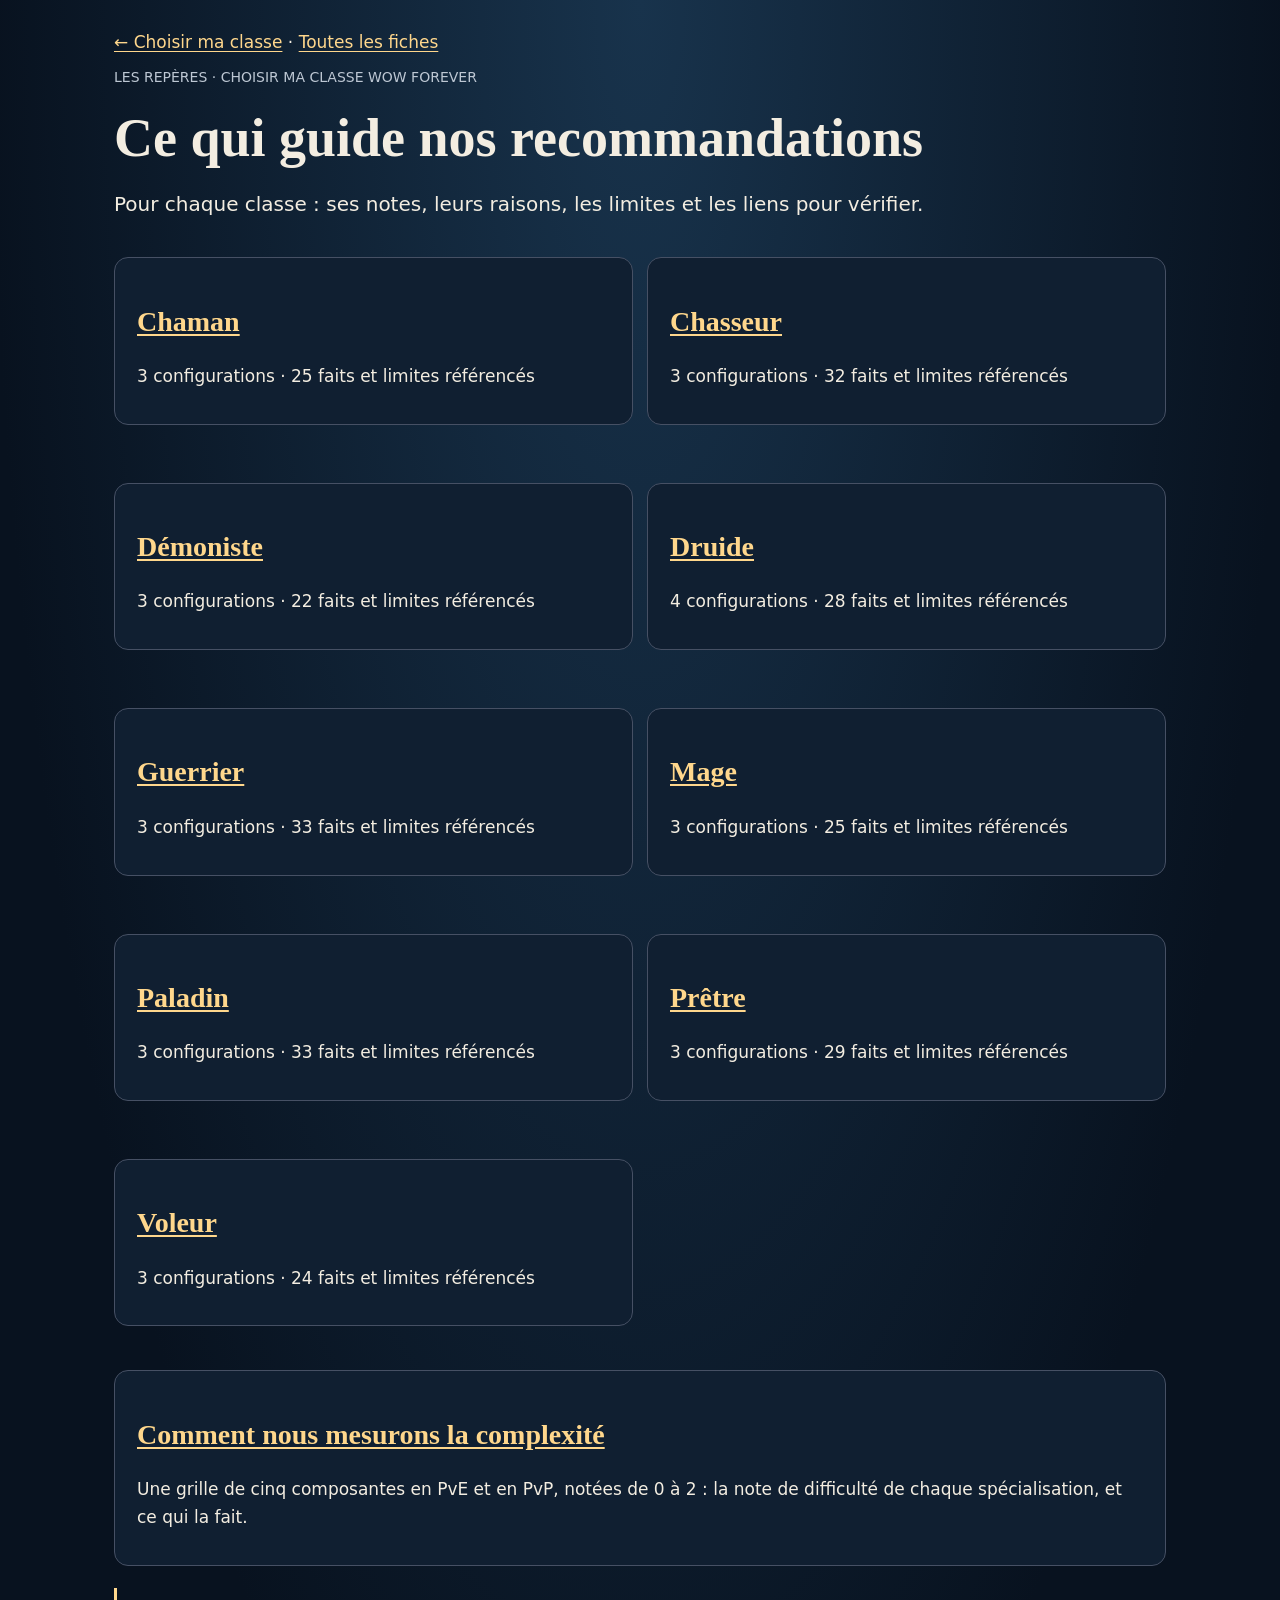
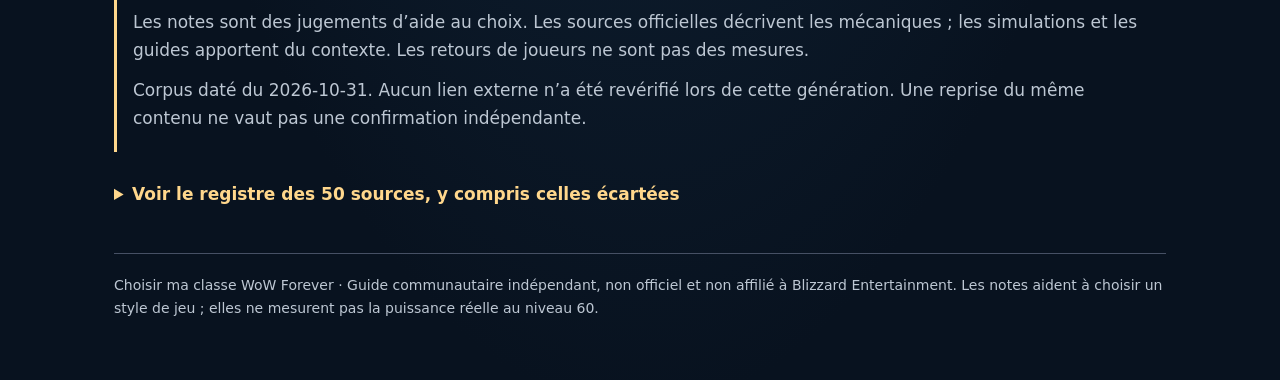
==== commit f0172d9e: "Actualiser les classes avec les hotfixes du 30 octobre" ====
--- a/fiches-sources/index.html
+++ b/fiches-sources/index.html
@@ -1,3 +1,3 @@
 <!doctype html>
 <html lang="fr"><head><meta charset="utf-8"><meta name="viewport" content="width=device-width,initial-scale=1"><title>Notes et sources par classe · Choisir ma classe WoW Forever</title><style>:root{color-scheme:dark;--bg:#08121f;--panel:#101f31;--line:#465064;--text:#f3ede1;--muted:#bdc7d3;--gold:#ffd78c}
-*{box-sizing:border-box}html{scroll-padding-top:20px}body{margin:0;background:radial-gradient(ellipse at top,#18334c,var(--bg) 650px);color:var(--text);font:17px/1.65 system-ui,sans-serif}main{max-width:1100px;margin:auto;padding:28px 24px 60px}a{color:var(--gold);text-underline-offset:3px;overflow-wrap:anywhere}a:hover{text-decoration-thickness:2px}a:focus-visible,summary:focus-visible{outline:3px solid var(--gold);outline-offset:5px}h1,h2,h3{line-height:1.25;font-family:Georgia,serif}h1{font-size:clamp(32px,6vw,54px);margin:16px 0}h2{font-size:28px}h3{font-size:21px}p{margin:.7em 0}.eyebrow,.meta{color:var(--muted);font-size:14px}.intro{font-size:20px;max-width:820px}.nav{display:flex;gap:10px;flex-wrap:wrap;margin:22px 0}.nav a{padding:8px 13px;border:1px solid var(--line);border-radius:8px;text-decoration:none}.panel,section.config{background:var(--panel);border:1px solid var(--line);border-radius:14px;padding:22px;margin:22px 0}.notice{border-left:3px solid var(--gold);padding:8px 16px;color:var(--muted)}details{margin:18px 0}summary{cursor:pointer;color:var(--gold);font-weight:600;padding:10px 0}.grid{display:grid;grid-template-columns:repeat(2,minmax(0,1fr));gap:14px}.note{padding:16px;border:1px solid var(--line);border-radius:9px;min-width:0}.note h3{display:flex;gap:12px;justify-content:space-between;margin:0}.value{color:var(--gold);white-space:nowrap}.confidence{display:inline-block;color:var(--muted);font-size:14px}.fact,.source{padding:14px 0;border-bottom:1px solid var(--line);scroll-margin-top:20px}.fact p,.source p{margin:6px 0}.flag{color:#ffe4b8}.skip{position:absolute;left:-9999px}.skip:focus{position:static}footer{border-top:1px solid var(--line);margin-top:35px;padding-top:20px;color:var(--muted);font-size:14px}table{width:100%;border-collapse:collapse;margin:10px 0;font-size:15px}th,td{text-align:left;vertical-align:top;padding:7px 8px;border-bottom:1px solid var(--line)}thead th{color:var(--muted);font-weight:600;font-size:14px}td.pts{color:var(--gold);white-space:nowrap;text-align:center;width:3.5em}.table{overflow-x:auto}@media(max-width:600px){table.cx thead,table.levels thead{display:none}table.cx tr{display:grid;grid-template-columns:1fr auto;gap:2px 12px;padding:8px 0;border-bottom:1px solid var(--line)}table.cx th,table.cx td,table.levels th,table.levels td{border:0;padding:0}table.cx td:last-child{grid-column:1/-1}table.levels tr{display:block;padding:8px 0;border-bottom:1px solid var(--line)}table.levels th,table.levels td{display:block;margin:3px 0}table.levels td::before{content:attr(data-label) ' : ';color:var(--muted)}}:target{outline:2px solid var(--gold);outline-offset:5px}@media(max-width:600px){main{padding:20px 15px 40px}.grid{grid-template-columns:1fr}.panel,section.config{padding:16px}.note{padding:13px}body{font-size:16px}}</style></head><body><a class="skip" href="#contenu">Aller au contenu</a><main id="contenu"><nav aria-label="Retour"><a href="../index.html#h-reco">← Choisir ma classe</a> · <a href="index.html">Toutes les fiches</a></nav><header><p class="eyebrow">LES REPÈRES · CHOISIR MA CLASSE WOW FOREVER</p><h1>Ce qui guide nos recommandations</h1><p class="intro">Pour chaque classe : ses notes, leurs raisons, les limites et les liens pour vérifier.</p></header><div class="grid"><article class="panel"><h2><a href="chaman.html">Chaman</a></h2><p>3 configurations · 23 faits et limites référencés</p></article><article class="panel"><h2><a href="chasseur.html">Chasseur</a></h2><p>3 configurations · 29 faits et limites référencés</p></article><article class="panel"><h2><a href="demoniste.html">Démoniste</a></h2><p>3 configurations · 21 faits et limites référencés</p></article><article class="panel"><h2><a href="druide.html">Druide</a></h2><p>4 configurations · 25 faits et limites référencés</p></article><article class="panel"><h2><a href="guerrier.html">Guerrier</a></h2><p>3 configurations · 31 faits et limites référencés</p></article><article class="panel"><h2><a href="mage.html">Mage</a></h2><p>3 configurations · 23 faits et limites référencés</p></article><article class="panel"><h2><a href="paladin.html">Paladin</a></h2><p>3 configurations · 30 faits et limites référencés</p></article><article class="panel"><h2><a href="pretre.html">Prêtre</a></h2><p>3 configurations · 26 faits et limites référencés</p></article><article class="panel"><h2><a href="voleur.html">Voleur</a></h2><p>3 configurations · 23 faits et limites référencés</p></article></div><section class="panel"><h2><a href="complexite.html">Comment nous mesurons la complexité</a></h2><p>Une grille de cinq composantes en PvE et en PvP, notées de 0 à 2 : la note de difficulté de chaque spécialisation, et ce qui la fait.</p></section><div class="notice"><p>Les notes sont des jugements d’aide au choix. Les sources officielles décrivent les mécaniques ; les simulations et les guides apportent du contexte. Les retours de joueurs ne sont pas des mesures.</p><p>Corpus daté du 2026-10-22. Aucun lien externe n’a été revérifié lors de cette génération. Une reprise du même contenu ne vaut pas une confirmation indépendante.</p></div><details><summary>Voir le registre des 36 sources, y compris celles écartées</summary><article class="source" id="source-bz-dd-pretre-guerrier"><h3><a href="https://worldofwarcraft.blizzard.com/en-us/news/24301514" rel="noopener noreferrer" target="_blank">Blizzard, Class Deep Dive Prêtre et Guerrier ↗</a></h3><p class="meta">officiel · Fiabilité de la source : haute · Date : 2026-09-30/2026-10-07 · Consultation enregistrée : 2026-10-21</p><p>Kit des classes en bêta : sorts, talents, forces et limites assumées.</p><p>Décrit surtout les changements par rapport à Classic ; les capacités de base inchangées peuvent être absentes.</p></article><article class="source" id="source-bz-dd-paladin"><h3><a href="https://worldofwarcraft.blizzard.com/en-us/news/24302099" rel="noopener noreferrer" target="_blank">Blizzard, Class Deep Dive Paladin ↗</a></h3><p class="meta">officiel · Fiabilité de la source : haute · Date : 2026-09-30/2026-10-07 · Consultation enregistrée : 2026-10-21</p><p>Kit du Paladin en bêta.</p><p>Même limite : changements surtout.</p></article><article class="source" id="source-bz-dd-chasseur-druide"><h3><a href="https://worldofwarcraft.blizzard.com/en-us/news/24301515" rel="noopener noreferrer" target="_blank">Blizzard, Class Deep Dive Chasseur et Druide ↗</a></h3><p class="meta">officiel · Fiabilité de la source : haute · Date : 2026-09-30/2026-10-07 · Consultation enregistrée : 2026-10-21</p><p>Kit du Chasseur et du Druide en bêta.</p></article><article class="source" id="source-bz-dd-voleur-demoniste"><h3><a href="https://worldofwarcraft.blizzard.com/en-us/news/24310968/world-of-warcraft-forever-class-deep-dives-rogue-and-warlock" rel="noopener noreferrer" target="_blank">Blizzard, Class Deep Dive Voleur et Démoniste ↗</a></h3><p class="meta">officiel · Fiabilité de la source : haute · Date : 2026-09-30/2026-10-07 · Consultation enregistrée : 2026-10-21</p><p>Kit du Voleur et du Démoniste en bêta.</p><p>Ne détaille pas les contrôles de base (Kick, Kidney Shot, Fear…), repris des guides communautaires.</p></article><article class="source" id="source-bz-dd-mage-chaman"><h3><a href="https://worldofwarcraft.blizzard.com/en-us/news/24302097" rel="noopener noreferrer" target="_blank">Blizzard, Class Deep Dive Mage et Chaman ↗</a></h3><p class="meta">officiel · Fiabilité de la source : haute · Date : 2026-09-30/2026-10-07 · Consultation enregistrée : 2026-10-21</p><p>Kit du Mage et du Chaman en bêta.</p></article><article class="source" id="source-bz-notes-15-oct"><h3><a href="https://us.forums.blizzard.com/en/wow/t/wow-forever-beta-development-notes-%E2%80%93-updated-october-15/2360696" rel="noopener noreferrer" target="_blank">Blizzard, notes de développement de la bêta du 15 octobre ↗</a></h3><p class="meta">officiel · Fiabilité de la source : haute · Date : 2026-10-15/2026-10-16 · Consultation enregistrée : 2026-10-21</p><p>Changements récents de la bêta.</p><p>Recoupées avec le résumé d’Icy Veins.</p></article><article class="source" id="source-bz-podcast-2"><h3><a href="https://www.youtube.com/watch?v=uDRcv_w85j8" rel="noopener noreferrer" target="_blank">Blizzard, podcast WoW Forever, épisode 2 ↗</a></h3><p class="meta">intention · Fiabilité de la source : moyenne · Date : 2026-10-01 · Consultation enregistrée : 2026-10-21</p><p>Intentions des développeurs (taxe hybride, Voleur en monocible, Guerrier en cleave, duel non équilibré).</p><p>Des intentions, pas des résultats mesurés.</p></article><article class="source" id="source-mythicsim"><h3><a href="https://mythicsim.com/wow-forever/tier-list" rel="noopener noreferrer" target="_blank">MythicSim, tier list WoW Forever ↗</a></h3><p class="meta">simulation · Fiabilité de la source : moyenne · Date : 2026-10-21 · Consultation enregistrée : 2026-10-21</p><p>Dégâts et menace au niveau 60 théorique.</p><p>wowsims Forever (commit 62b7445), client 1.60.1.70425 ; boss unique statique 2 min, 10 000 itérations, équipement de donjon. Chasseurs simulés en tissage, avec l’écart au tir seul indiqué par spécialisation. La FAQ précise que les soigneurs ne sont pas classés : leur Quick Sim mesure les soins par seconde, que ce tableau ne compare pas. Ni survie des tanks.</p></article><article class="source" id="source-forever-open"><h3><a href="https://endgametools.com/en/wow-forever/news/wow-forever-open-results" rel="noopener noreferrer" target="_blank">The Forever Open, tournoi de duel ↗</a></h3><p class="meta">resultats · Fiabilité de la source : faible · Date : 2026-10-18 · Consultation enregistrée : 2026-10-21</p><p>Duels au niveau 30, personnages Horde, 4 finalistes par classe.</p><p>Niveau 30 et format que Blizzard dit ne pas équilibrer : faible portée pour le niveau 60.</p></article><article class="source" id="source-classicplus"><h3><a href="https://classicplus.io/" rel="noopener noreferrer" target="_blank">ClassicPlus.io, recensement de la bêta ↗</a></h3><p class="meta">population · Fiabilité de la source : faible · Date : 2026-10-13 · Consultation enregistrée : 2026-10-21</p><p>Répartition des personnages de niveau 30 à 39.</p><p>Popularité, pas qualité : non utilisé pour les notes.</p><p class="flag">Écartée : Mesure la popularité, pas la qualité d’une spécialisation.</p></article><article class="source" id="source-kami-video"><h3><a href="https://www.youtube.com/watch?v=W-FjneQX5uw" rel="noopener noreferrer" target="_blank">Kami Labs, « Guide des classes WoW Forever : forces, faiblesses et mon choix » ↗</a></h3><p class="meta">avis · Fiabilité de la source : moyenne · Date : 2026-10-20 · Consultation enregistrée : 2026-10-21</p><p>Avis argumenté d’un créateur expérimenté sur les neuf classes.</p><p>Partenaire RestedXP.</p></article><article class="source" id="source-crix-niv30"><h3><a href="https://mobalytics.gg/wow-forever/tier-lists/dps" rel="noopener noreferrer" target="_blank">Crix, classement DPS au niveau 30 (Mobalytics) ↗</a></h3><p class="meta">avis · Fiabilité de la source : faible · Date : 2026-10-12 · Consultation enregistrée : 2026-10-21</p><p>Donjons et retours de bêta au niveau 30.</p><p>Le niveau 30 ne prédit pas directement le 60.</p></article><article class="source" id="source-mobalytics-leveling"><h3><a href="https://mobalytics.gg/wow-forever/profile/mobalytics/tier-lists/wow-forever-leveling-class-tier-list" rel="noopener noreferrer" target="_blank">Mobalytics, tier list de leveling ↗</a></h3><p class="meta">avis · Fiabilité de la source : faible · Date : 2026-09-17 · Consultation enregistrée : 2026-10-21</p><p>Confort et vitesse du leveling en solo, par classe.</p><p>Fondé sur l’expérience de Vanilla, pas sur des tests de Forever.</p></article><article class="source" id="source-wt-guerrier"><h3><a href="https://www.warcrafttavern.com/forever/guides/warrior/" rel="noopener noreferrer" target="_blank">Warcraft Tavern, guide Guerrier (Forever) ↗</a></h3><p class="meta">guide · Fiabilité de la source : moyenne · Date : bêta · Consultation enregistrée : 2026-10-21</p><p>Kit et usages par spécialisation, builds de bêta niveau 30.</p><p>Auteur : Passion.</p></article><article class="source" id="source-wt-paladin"><h3><a href="https://www.warcrafttavern.com/forever/guides/paladin/" rel="noopener noreferrer" target="_blank">Warcraft Tavern, guide Paladin (Forever) ↗</a></h3><p class="meta">guide · Fiabilité de la source : moyenne · Date : bêta · Consultation enregistrée : 2026-10-21</p><p>Kit et usages par spécialisation, bêta.</p><p>Auteur : Passion.</p></article><article class="source" id="source-wt-chasseur"><h3><a href="https://www.warcrafttavern.com/forever/guides/hunter/" rel="noopener noreferrer" target="_blank">Warcraft Tavern, guide Chasseur (Forever) ↗</a></h3><p class="meta">guide · Fiabilité de la source : moyenne · Date : bêta · Consultation enregistrée : 2026-10-21</p><p>Kit et usages par spécialisation, bêta niveau 20 puis 30.</p><p>Auteur : Sponge.</p></article><article class="source" id="source-wt-voleur"><h3><a href="https://www.warcrafttavern.com/forever/guides/rogue/" rel="noopener noreferrer" target="_blank">Warcraft Tavern, guide Voleur (Forever) ↗</a></h3><p class="meta">guide · Fiabilité de la source : moyenne · Date : bêta · Consultation enregistrée : 2026-10-21</p><p>Kit et usages par spécialisation, bêta.</p><p>Auteur : Nevermore.</p></article><article class="source" id="source-wt-pretre"><h3><a href="https://www.warcrafttavern.com/forever/guides/priest/" rel="noopener noreferrer" target="_blank">Warcraft Tavern, guide Prêtre (Forever) ↗</a></h3><p class="meta">guide · Fiabilité de la source : moyenne · Date : bêta · Consultation enregistrée : 2026-10-21</p><p>Kit et usages par spécialisation, bêta.</p><p>Auteur : Cyradys.</p></article><article class="source" id="source-wt-chaman"><h3><a href="https://www.warcrafttavern.com/forever/guides/shaman/" rel="noopener noreferrer" target="_blank">Warcraft Tavern, guide Chaman (Forever) ↗</a></h3><p class="meta">guide · Fiabilité de la source : moyenne · Date : bêta · Consultation enregistrée : 2026-10-21</p><p>Kit et usages par spécialisation, bêta niveau 20 puis 30.</p><p>Auteur : Val Hull.</p></article><article class="source" id="source-wt-mage"><h3><a href="https://www.warcrafttavern.com/forever/guides/mage/" rel="noopener noreferrer" target="_blank">Warcraft Tavern, guide Mage (Forever) ↗</a></h3><p class="meta">guide · Fiabilité de la source : moyenne · Date : bêta · Consultation enregistrée : 2026-10-21</p><p>Kit et usages par spécialisation, bêta.</p><p>Auteur : Nevermore.</p></article><article class="source" id="source-wt-demoniste"><h3><a href="https://www.warcrafttavern.com/forever/guides/warlock/" rel="noopener noreferrer" target="_blank">Warcraft Tavern, guide Démoniste (Forever) ↗</a></h3><p class="meta">guide · Fiabilité de la source : moyenne · Date : bêta · Consultation enregistrée : 2026-10-21</p><p>Kit et usages par spécialisation, bêta 1.60.1.69913 (niveau 20).</p><p>Auteur : Zephan.</p></article><article class="source" id="source-wt-druide"><h3><a href="https://www.warcrafttavern.com/forever/guides/druid/" rel="noopener noreferrer" target="_blank">Warcraft Tavern, guide Druide (Forever) ↗</a></h3><p class="meta">guide · Fiabilité de la source : moyenne · Date : bêta · Consultation enregistrée : 2026-10-21</p><p>Kit et usages par spécialisation, bêta.</p><p>Auteur : Luxrah.</p></article><article class="source" id="source-kami-grimoire"><h3><a href="https://kami-labs.fr/en/grimoire-wow-forever/" rel="noopener noreferrer" target="_blank">Kami Labs, grimoire des sorts de WoW Forever ↗</a></h3><p class="meta">donnees-client · Fiabilité de la source : haute · Date : 2026-10 · Consultation enregistrée : 2026-10-21</p><p>Sorts d’entraîneur par classe, lus dans le client (via wowforevertalents.com).</p><p>Page dynamique : seule la liste du Guerrier a pu être lue à cette étape.</p></article><article class="source" id="source-guildorder-talents"><h3><a href="https://guildorder.com/games/wow_classic/talents/forever/priest" rel="noopener noreferrer" target="_blank">Guildorder, arbres de talents de WoW Forever ↗</a></h3><p class="meta">donnees-client · Fiabilité de la source : haute · Date : bêta · Consultation enregistrée : 2026-10-21</p><p>Talents par arbre, rangs et effets.</p><p>Repérée, à exploiter à l’étape suivante.</p><p class="flag">Repérée, non utilisée : Données de talents à exploiter pour vérifier les faits.</p></article><article class="source" id="source-kami-tier-list"><h3><a href="https://kami-labs.fr/en/tier-list-wow-forever/" rel="noopener noreferrer" target="_blank">Kami Labs, tier list WoW Forever ↗</a></h3><p class="meta">derivee · Fiabilité de la source : moyenne · Date : 2026-10-20 · Consultation enregistrée : 2026-10-21</p><p>Reprise des simulations MythicSim du 20 octobre.</p><p>Pas une preuve indépendante : même donnée que MythicSim.</p><p class="flag">Écartée : Reprend MythicSim : pas une preuve indépendante.</p></article><article class="source" id="source-icy-veins-hub"><h3><a href="https://www.icy-veins.com/wow-forever/tier-list-hub" rel="noopener noreferrer" target="_blank">Icy Veins, tier lists WoW Forever ↗</a></h3><p class="meta">avis · Fiabilité de la source : moyenne · Date : 2026-09-17 · Consultation enregistrée : 2026-10-21</p><p>Tier lists raid et PvP annoncées.</p><p>« À venir » au 21 octobre : non utilisée.</p><p class="flag">Repérée, non utilisée : Tier lists annoncées « à venir » au 21 octobre.</p></article><article class="source" id="source-iv-choisir"><h3><a href="https://www.icy-veins.com/wow-forever/choosing-your-main" rel="noopener noreferrer" target="_blank">Icy Veins, « Choosing your main » (WoW Forever) ↗</a></h3><p class="meta">guide · Fiabilité de la source : moyenne · Date : 2026-10-15 · Consultation enregistrée : 2026-10-21</p><p>Forces et usages des neuf classes, sans notes chiffrées.</p><p>Autrice : Neryssa. Qualitatif ; ne dit pas reposer sur des tests de bêta.</p></article><article class="source" id="source-crix-pvp-duel"><h3><a href="https://mobalytics.gg/wow-forever/tier-lists/pvp-dueling" rel="noopener noreferrer" target="_blank">Crix, tier list PvP en duel au niveau 30 (Mobalytics) ↗</a></h3><p class="meta">avis · Fiabilité de la source : faible · Date : 2026-10-13 · Consultation enregistrée : 2026-10-21</p><p>Duels 1 contre 1 au niveau 30, par classe et spécialisation mise en avant.</p><p>Tests, duels et théorie revendiqués, sans protocole chiffré ; arbres de talents à 21 points.</p></article><article class="source" id="source-mobalytics-tanking"><h3><a href="https://mobalytics.gg/wow-forever/tier-lists/tanking" rel="noopener noreferrer" target="_blank">PhaseShifter, tier list des tanks (Mobalytics) ↗</a></h3><p class="meta">avis · Fiabilité de la source : moyenne · Date : 2026-10-13 · Consultation enregistrée : 2026-10-21</p><p>Analyse des talents et capacités des tanks, en vue du contenu 60.</p><p>Analyse théorique : survie, menace, provocation, points faibles.</p></article><article class="source" id="source-mobalytics-leveling-beta"><h3><a href="https://mobalytics.gg/wow-forever/tier-list" rel="noopener noreferrer" target="_blank">Mobalytics, tier list de leveling de la bêta ↗</a></h3><p class="meta">avis · Fiabilité de la source : moyenne · Date : bêta (non datée) · Consultation enregistrée : 2026-10-21</p><p>Tableau de leveling bêta 1–20, accompagné de liens vers des guides 1–30 : les deux contextes ne doivent pas être confondus.</p><p>Parties de l’équipe Mobalytics (vitesse, confort, puissance) ; « une idée approximative ». Distincte de la liste fondée sur Vanilla. Le tableau conseille Armes, tandis que la page consultée le 21 octobre présente aussi un guide Guerrier Protection 1–30 daté du 18 octobre ; aucune de ces recommandations ne mesure le solo au niveau 60.</p></article><article class="source" id="source-kami-podcast-2"><h3><a href="https://kami-labs.fr/en/wow-forever/podcast-wow-forever-episode-2-classes/" rel="noopener noreferrer" target="_blank">Kami Labs, résumé du podcast officiel n° 2 (classes) ↗</a></h3><p class="meta">resume · Fiabilité de la source : moyenne · Date : 2026-10-02 · Consultation enregistrée : 2026-10-21</p><p>Propos des développeurs et de Sodapoppin, classe par classe.</p><p>Relais du podcast officiel (78 min) ; distingue intentions, idées non confirmées et avis de Sodapoppin.</p></article><article class="source" id="source-wt-classes"><h3><a href="https://www.warcrafttavern.com/forever/guides/classes/" rel="noopener noreferrer" target="_blank">Warcraft Tavern, « Classes &amp; Specializations » (Forever) ↗</a></h3><p class="meta">guide · Fiabilité de la source : moyenne · Date : bêta · Consultation enregistrée : 2026-10-21</p><p>Présentation des rôles et réputations par classe.</p><p>Auteur : Nevermore. Non daté.</p></article><article class="source" id="source-wowsims-forever"><h3><a href="https://github.com/wowsims/forever" rel="noopener noreferrer" target="_blank">wowsims, simulateur WoW Forever (code source) ↗</a></h3><p class="meta">donnees-simulateur · Fiabilité de la source : moyenne · Date : 2026-10-21 · Consultation enregistrée : 2026-10-22</p><p>Rotations modélisées (listes de priorités) des spécialisations de dégâts et de tank, et données du client (sorts, talents, conditions d’usage).</p><p>Commit 10b0e65 déclaré dans la passation ; mesures de complexité du 22 octobre 2026 sur le commit d6429b7. Les rotations inspectées concernent dégâts et tank. Leur taille dépend des auteurs et des optimisations : ce n’est pas une mesure de difficulté ressentie. Cet échantillon ne démontre pas l’absence générale de simulation de soin.</p></article><article class="source" id="source-bz-darkspear"><h3><a href="https://worldofwarcraft.blizzard.com/news/24307308" rel="noopener noreferrer" target="_blank">Blizzard, « Battle for the Darkspear Islands » ↗</a></h3><p class="meta">officiel · Fiabilité de la source : haute · Date : 2026-10-07 · Consultation enregistrée : 2026-10-21</p><p>Champ de bataille de Forever : 15 contre 15, niveaux 30 à 60, quatre points à tenir et un drapeau.</p><p class="flag">Repérée, non utilisée : Contexte du critère « champs de bataille » ; ne porte sur aucune classe.</p></article><article class="source" id="source-iv-guides-forever"><h3><a href="https://www.icy-veins.com/wow-forever/all-class-guides" rel="noopener noreferrer" target="_blank">Icy Veins, guides des spécialisations WoW Forever ↗</a></h3><p class="meta">guide · Fiabilité de la source : moyenne · Date : 2026-10-01/2026-10-20 · Consultation enregistrée : 2026-10-22</p><p>Un guide PvE par spécialisation : rotation, talents, ressources, forces et faiblesses.</p><p>Guides de la bêta, écrits pour le niveau 30 (son plafond) ; un auteur identifié par guide. Ils décrivent les rotations et le kit de ce niveau, pas du niveau 60. L’adresse est l’index des guides ; chaque fait nomme le guide cité. Le 22 octobre, plusieurs pages ont refusé la lecture automatique : leurs citations ne sont pas reprises.</p></article><article class="source" id="source-wowtbc-guides"><h3><a href="https://wowtbc.gg/warcraftforever/class-guides/" rel="noopener noreferrer" target="_blank">wowtbc.gg, guides des classes WoW Forever ↗</a></h3><p class="meta">guide · Fiabilité de la source : faible · Date : non précisée · Consultation enregistrée : 2026-10-22</p><p>Un guide PvE par spécialisation : rotation et talents d’un build de niveau 30.</p><p>Ni auteur ni date affichés ; les rotations sont présentées comme provisoires, en attendant les simulations. Utilisés en complément, ou à la place d’un guide Icy Veins illisible lors de la consultation.</p></article></details><footer>Choisir ma classe WoW Forever · Guide communautaire indépendant, non officiel et non affilié à Blizzard Entertainment. Les notes aident à choisir un style de jeu ; elles ne mesurent pas la puissance réelle au niveau 60.</footer></main></body></html>
+*{box-sizing:border-box}html{scroll-padding-top:20px}body{margin:0;background:radial-gradient(ellipse at top,#18334c,var(--bg) 650px);color:var(--text);font:17px/1.65 system-ui,sans-serif}main{max-width:1100px;margin:auto;padding:28px 24px 60px}a{color:var(--gold);text-underline-offset:3px;overflow-wrap:anywhere}a:hover{text-decoration-thickness:2px}a:focus-visible,summary:focus-visible{outline:3px solid var(--gold);outline-offset:5px}h1,h2,h3{line-height:1.25;font-family:Georgia,serif}h1{font-size:clamp(32px,6vw,54px);margin:16px 0}h2{font-size:28px}h3{font-size:21px}p{margin:.7em 0}.eyebrow,.meta{color:var(--muted);font-size:14px}.intro{font-size:20px;max-width:820px}.nav{display:flex;gap:10px;flex-wrap:wrap;margin:22px 0}.nav a{padding:8px 13px;border:1px solid var(--line);border-radius:8px;text-decoration:none}.panel,section.config{background:var(--panel);border:1px solid var(--line);border-radius:14px;padding:22px;margin:22px 0}.notice{border-left:3px solid var(--gold);padding:8px 16px;color:var(--muted)}details{margin:18px 0}summary{cursor:pointer;color:var(--gold);font-weight:600;padding:10px 0}.grid{display:grid;grid-template-columns:repeat(2,minmax(0,1fr));gap:14px}.note{padding:16px;border:1px solid var(--line);border-radius:9px;min-width:0}.note h3{display:flex;gap:12px;justify-content:space-between;margin:0}.value{color:var(--gold);white-space:nowrap}.confidence{display:inline-block;color:var(--muted);font-size:14px}.fact,.source{padding:14px 0;border-bottom:1px solid var(--line);scroll-margin-top:20px}.fact p,.source p{margin:6px 0}.flag{color:#ffe4b8}.skip{position:absolute;left:-9999px}.skip:focus{position:static}footer{border-top:1px solid var(--line);margin-top:35px;padding-top:20px;color:var(--muted);font-size:14px}table{width:100%;border-collapse:collapse;margin:10px 0;font-size:15px}th,td{text-align:left;vertical-align:top;padding:7px 8px;border-bottom:1px solid var(--line)}thead th{color:var(--muted);font-weight:600;font-size:14px}td.pts{color:var(--gold);white-space:nowrap;text-align:center;width:3.5em}.table{overflow-x:auto}@media(max-width:600px){table.cx thead,table.levels thead{display:none}table.cx tr{display:grid;grid-template-columns:1fr auto;gap:2px 12px;padding:8px 0;border-bottom:1px solid var(--line)}table.cx th,table.cx td,table.levels th,table.levels td{border:0;padding:0}table.cx td:last-child{grid-column:1/-1}table.levels tr{display:block;padding:8px 0;border-bottom:1px solid var(--line)}table.levels th,table.levels td{display:block;margin:3px 0}table.levels td::before{content:attr(data-label) ' : ';color:var(--muted)}}:target{outline:2px solid var(--gold);outline-offset:5px}@media(max-width:600px){main{padding:20px 15px 40px}.grid{grid-template-columns:1fr}.panel,section.config{padding:16px}.note{padding:13px}body{font-size:16px}}</style></head><body><a class="skip" href="#contenu">Aller au contenu</a><main id="contenu"><nav aria-label="Retour"><a href="../index.html#h-reco">← Choisir ma classe</a> · <a href="index.html">Toutes les fiches</a></nav><header><p class="eyebrow">LES REPÈRES · CHOISIR MA CLASSE WOW FOREVER</p><h1>Ce qui guide nos recommandations</h1><p class="intro">Pour chaque classe : ses notes, leurs raisons, les limites et les liens pour vérifier.</p></header><div class="grid"><article class="panel"><h2><a href="chaman.html">Chaman</a></h2><p>3 configurations · 25 faits et limites référencés</p></article><article class="panel"><h2><a href="chasseur.html">Chasseur</a></h2><p>3 configurations · 32 faits et limites référencés</p></article><article class="panel"><h2><a href="demoniste.html">Démoniste</a></h2><p>3 configurations · 22 faits et limites référencés</p></article><article class="panel"><h2><a href="druide.html">Druide</a></h2><p>4 configurations · 28 faits et limites référencés</p></article><article class="panel"><h2><a href="guerrier.html">Guerrier</a></h2><p>3 configurations · 33 faits et limites référencés</p></article><article class="panel"><h2><a href="mage.html">Mage</a></h2><p>3 configurations · 25 faits et limites référencés</p></article><article class="panel"><h2><a href="paladin.html">Paladin</a></h2><p>3 configurations · 33 faits et limites référencés</p></article><article class="panel"><h2><a href="pretre.html">Prêtre</a></h2><p>3 configurations · 29 faits et limites référencés</p></article><article class="panel"><h2><a href="voleur.html">Voleur</a></h2><p>3 configurations · 24 faits et limites référencés</p></article></div><section class="panel"><h2><a href="complexite.html">Comment nous mesurons la complexité</a></h2><p>Une grille de cinq composantes en PvE et en PvP, notées de 0 à 2 : la note de difficulté de chaque spécialisation, et ce qui la fait.</p></section><div class="notice"><p>Les notes sont des jugements d’aide au choix. Les sources officielles décrivent les mécaniques ; les simulations et les guides apportent du contexte. Les retours de joueurs ne sont pas des mesures.</p><p>Corpus daté du 2026-10-31. Aucun lien externe n’a été revérifié lors de cette génération. Une reprise du même contenu ne vaut pas une confirmation indépendante.</p></div><details><summary>Voir le registre des 50 sources, y compris celles écartées</summary><article class="source" id="source-bz-dd-pretre-guerrier"><h3><a href="https://worldofwarcraft.blizzard.com/en-us/news/24301514" rel="noopener noreferrer" target="_blank">Blizzard, Class Deep Dive Prêtre et Guerrier ↗</a></h3><p class="meta">officiel · Fiabilité de la source : haute · Date : 2026-09-30/2026-10-07 · Consultation enregistrée : 2026-10-21</p><p>Kit des classes en bêta : sorts, talents, forces et limites assumées.</p><p>Décrit surtout les changements par rapport à Classic ; les capacités de base inchangées peuvent être absentes.</p></article><article class="source" id="source-bz-dd-paladin"><h3><a href="https://worldofwarcraft.blizzard.com/en-us/news/24302099" rel="noopener noreferrer" target="_blank">Blizzard, Class Deep Dive Paladin ↗</a></h3><p class="meta">officiel · Fiabilité de la source : haute · Date : 2026-09-30/2026-10-07 · Consultation enregistrée : 2026-10-21</p><p>Kit du Paladin en bêta.</p><p>Même limite : changements surtout.</p></article><article class="source" id="source-bz-dd-chasseur-druide"><h3><a href="https://worldofwarcraft.blizzard.com/en-us/news/24301515" rel="noopener noreferrer" target="_blank">Blizzard, Class Deep Dive Chasseur et Druide ↗</a></h3><p class="meta">officiel · Fiabilité de la source : haute · Date : 2026-09-30/2026-10-07 · Consultation enregistrée : 2026-10-21</p><p>Kit du Chasseur et du Druide en bêta.</p></article><article class="source" id="source-bz-dd-voleur-demoniste"><h3><a href="https://worldofwarcraft.blizzard.com/en-us/news/24310968/world-of-warcraft-forever-class-deep-dives-rogue-and-warlock" rel="noopener noreferrer" target="_blank">Blizzard, Class Deep Dive Voleur et Démoniste ↗</a></h3><p class="meta">officiel · Fiabilité de la source : haute · Date : 2026-09-30/2026-10-07 · Consultation enregistrée : 2026-10-21</p><p>Kit du Voleur et du Démoniste en bêta.</p><p>Ne détaille pas les contrôles de base (Kick, Kidney Shot, Fear…), repris des guides communautaires.</p></article><article class="source" id="source-bz-dd-mage-chaman"><h3><a href="https://worldofwarcraft.blizzard.com/en-us/news/24302097" rel="noopener noreferrer" target="_blank">Blizzard, Class Deep Dive Mage et Chaman ↗</a></h3><p class="meta">officiel · Fiabilité de la source : haute · Date : 2026-09-30/2026-10-07 · Consultation enregistrée : 2026-10-21</p><p>Kit du Mage et du Chaman en bêta.</p></article><article class="source" id="source-bz-notes-15-oct"><h3><a href="https://us.forums.blizzard.com/en/wow/t/wow-forever-beta-development-notes-%E2%80%93-updated-october-15/2360696" rel="noopener noreferrer" target="_blank">Blizzard, notes de développement de la bêta du 15 octobre ↗</a></h3><p class="meta">officiel · Fiabilité de la source : haute · Date : 2026-10-15/2026-10-16 · Consultation enregistrée : 2026-10-21</p><p>Changements récents de la bêta.</p><p>Recoupées avec le résumé d’Icy Veins.</p></article><article class="source" id="source-bz-podcast-2"><h3><a href="https://www.youtube.com/watch?v=uDRcv_w85j8" rel="noopener noreferrer" target="_blank">Blizzard, podcast WoW Forever, épisode 2 ↗</a></h3><p class="meta">intention · Fiabilité de la source : moyenne · Date : 2026-10-01 · Consultation enregistrée : 2026-10-21</p><p>Intentions des développeurs (taxe hybride, Voleur en monocible, Guerrier en cleave, duel non équilibré).</p><p>Des intentions, pas des résultats mesurés.</p></article><article class="source" id="source-mythicsim"><h3><a href="https://mythicsim.com/wow-forever/tier-list" rel="noopener noreferrer" target="_blank">MythicSim, tier list WoW Forever ↗</a></h3><p class="meta">simulation · Fiabilité de la source : moyenne · Date : 2026-10-21 · Consultation enregistrée : 2026-10-21</p><p>Dégâts et menace au niveau 60 théorique.</p><p>wowsims Forever (commit 62b7445), client 1.60.1.70425 ; boss unique statique 2 min, 10 000 itérations, équipement de donjon. Chasseurs simulés en tissage, avec l’écart au tir seul indiqué par spécialisation. La FAQ précise que les soigneurs ne sont pas classés : leur Quick Sim mesure les soins par seconde, que ce tableau ne compare pas. Ni survie des tanks.</p></article><article class="source" id="source-forever-open"><h3><a href="https://endgametools.com/en/wow-forever/news/wow-forever-open-results" rel="noopener noreferrer" target="_blank">The Forever Open, tournoi de duel ↗</a></h3><p class="meta">resultats · Fiabilité de la source : faible · Date : 2026-10-18 · Consultation enregistrée : 2026-10-21</p><p>Duels au niveau 30, personnages Horde, 4 finalistes par classe.</p><p>Niveau 30 et format que Blizzard dit ne pas équilibrer : faible portée pour le niveau 60.</p></article><article class="source" id="source-classicplus"><h3><a href="https://classicplus.io/" rel="noopener noreferrer" target="_blank">ClassicPlus.io, recensement de la bêta ↗</a></h3><p class="meta">population · Fiabilité de la source : faible · Date : 2026-10-13 · Consultation enregistrée : 2026-10-21</p><p>Répartition des personnages de niveau 30 à 39.</p><p>Popularité, pas qualité : non utilisé pour les notes.</p><p class="flag">Écartée : Mesure la popularité, pas la qualité d’une spécialisation.</p></article><article class="source" id="source-kami-video"><h3><a href="https://www.youtube.com/watch?v=W-FjneQX5uw" rel="noopener noreferrer" target="_blank">Kami Labs, « Guide des classes WoW Forever : forces, faiblesses et mon choix » ↗</a></h3><p class="meta">avis · Fiabilité de la source : moyenne · Date : 2026-10-20 · Consultation enregistrée : 2026-10-21</p><p>Avis argumenté d’un créateur expérimenté sur les neuf classes.</p><p>Partenaire RestedXP.</p></article><article class="source" id="source-crix-niv30"><h3><a href="https://mobalytics.gg/wow-forever/tier-lists/dps" rel="noopener noreferrer" target="_blank">Crix, classement DPS au niveau 30 (Mobalytics) ↗</a></h3><p class="meta">avis · Fiabilité de la source : faible · Date : 2026-10-12 · Consultation enregistrée : 2026-10-21</p><p>Donjons et retours de bêta au niveau 30.</p><p>Le niveau 30 ne prédit pas directement le 60.</p></article><article class="source" id="source-mobalytics-leveling"><h3><a href="https://mobalytics.gg/wow-forever/profile/mobalytics/tier-lists/wow-forever-leveling-class-tier-list" rel="noopener noreferrer" target="_blank">Mobalytics, tier list de leveling ↗</a></h3><p class="meta">avis · Fiabilité de la source : faible · Date : 2026-09-17 · Consultation enregistrée : 2026-10-21</p><p>Confort et vitesse du leveling en solo, par classe.</p><p>Fondé sur l’expérience de Vanilla, pas sur des tests de Forever.</p></article><article class="source" id="source-wt-guerrier"><h3><a href="https://www.warcrafttavern.com/forever/guides/warrior/" rel="noopener noreferrer" target="_blank">Warcraft Tavern, guide Guerrier (Forever) ↗</a></h3><p class="meta">guide · Fiabilité de la source : moyenne · Date : bêta · Consultation enregistrée : 2026-10-21</p><p>Kit et usages par spécialisation, builds de bêta niveau 30.</p><p>Auteur : Passion.</p></article><article class="source" id="source-wt-paladin"><h3><a href="https://www.warcrafttavern.com/forever/guides/paladin/" rel="noopener noreferrer" target="_blank">Warcraft Tavern, guide Paladin (Forever) ↗</a></h3><p class="meta">guide · Fiabilité de la source : moyenne · Date : bêta · Consultation enregistrée : 2026-10-21</p><p>Kit et usages par spécialisation, bêta.</p><p>Auteur : Passion.</p></article><article class="source" id="source-wt-chasseur"><h3><a href="https://www.warcrafttavern.com/forever/guides/hunter/" rel="noopener noreferrer" target="_blank">Warcraft Tavern, guide Chasseur (Forever) ↗</a></h3><p class="meta">guide · Fiabilité de la source : moyenne · Date : bêta · Consultation enregistrée : 2026-10-21</p><p>Kit et usages par spécialisation, bêta niveau 20 puis 30.</p><p>Auteur : Sponge.</p></article><article class="source" id="source-wt-voleur"><h3><a href="https://www.warcrafttavern.com/forever/guides/rogue/" rel="noopener noreferrer" target="_blank">Warcraft Tavern, guide Voleur (Forever) ↗</a></h3><p class="meta">guide · Fiabilité de la source : moyenne · Date : bêta · Consultation enregistrée : 2026-10-21</p><p>Kit et usages par spécialisation, bêta.</p><p>Auteur : Nevermore.</p></article><article class="source" id="source-wt-pretre"><h3><a href="https://www.warcrafttavern.com/forever/guides/priest/" rel="noopener noreferrer" target="_blank">Warcraft Tavern, guide Prêtre (Forever) ↗</a></h3><p class="meta">guide · Fiabilité de la source : moyenne · Date : bêta · Consultation enregistrée : 2026-10-21</p><p>Kit et usages par spécialisation, bêta.</p><p>Auteur : Cyradys.</p></article><article class="source" id="source-wt-chaman"><h3><a href="https://www.warcrafttavern.com/forever/guides/shaman/" rel="noopener noreferrer" target="_blank">Warcraft Tavern, guide Chaman (Forever) ↗</a></h3><p class="meta">guide · Fiabilité de la source : moyenne · Date : bêta · Consultation enregistrée : 2026-10-21</p><p>Kit et usages par spécialisation, bêta niveau 20 puis 30.</p><p>Auteur : Val Hull.</p></article><article class="source" id="source-wt-mage"><h3><a href="https://www.warcrafttavern.com/forever/guides/mage/" rel="noopener noreferrer" target="_blank">Warcraft Tavern, guide Mage (Forever) ↗</a></h3><p class="meta">guide · Fiabilité de la source : moyenne · Date : bêta · Consultation enregistrée : 2026-10-21</p><p>Kit et usages par spécialisation, bêta.</p><p>Auteur : Nevermore.</p></article><article class="source" id="source-wt-demoniste"><h3><a href="https://www.warcrafttavern.com/forever/guides/warlock/" rel="noopener noreferrer" target="_blank">Warcraft Tavern, guide Démoniste (Forever) ↗</a></h3><p class="meta">guide · Fiabilité de la source : moyenne · Date : bêta · Consultation enregistrée : 2026-10-21</p><p>Kit et usages par spécialisation, bêta 1.60.1.69913 (niveau 20).</p><p>Auteur : Zephan.</p></article><article class="source" id="source-wt-druide"><h3><a href="https://www.warcrafttavern.com/forever/guides/druid/" rel="noopener noreferrer" target="_blank">Warcraft Tavern, guide Druide (Forever) ↗</a></h3><p class="meta">guide · Fiabilité de la source : moyenne · Date : bêta · Consultation enregistrée : 2026-10-21</p><p>Kit et usages par spécialisation, bêta.</p><p>Auteur : Luxrah.</p></article><article class="source" id="source-kami-grimoire"><h3><a href="https://kami-labs.fr/en/grimoire-wow-forever/" rel="noopener noreferrer" target="_blank">Kami Labs, grimoire des sorts de WoW Forever ↗</a></h3><p class="meta">donnees-client · Fiabilité de la source : haute · Date : 2026-10 · Consultation enregistrée : 2026-10-21</p><p>Sorts d’entraîneur par classe, lus dans le client (via wowforevertalents.com).</p><p>Page dynamique : seule la liste du Guerrier a pu être lue à cette étape.</p></article><article class="source" id="source-guildorder-talents"><h3><a href="https://guildorder.com/games/wow_classic/talents/forever/priest" rel="noopener noreferrer" target="_blank">Guildorder, arbres de talents de WoW Forever ↗</a></h3><p class="meta">donnees-client · Fiabilité de la source : haute · Date : bêta · Consultation enregistrée : 2026-10-21</p><p>Talents par arbre, rangs et effets.</p><p>Repérée, à exploiter à l’étape suivante.</p><p class="flag">Repérée, non utilisée : Données de talents à exploiter pour vérifier les faits.</p></article><article class="source" id="source-kami-tier-list"><h3><a href="https://kami-labs.fr/en/tier-list-wow-forever/" rel="noopener noreferrer" target="_blank">Kami Labs, tier list WoW Forever ↗</a></h3><p class="meta">derivee · Fiabilité de la source : moyenne · Date : 2026-10-20 · Consultation enregistrée : 2026-10-21</p><p>Reprise des simulations MythicSim du 20 octobre.</p><p>Pas une preuve indépendante : même donnée que MythicSim.</p><p class="flag">Écartée : Reprend MythicSim : pas une preuve indépendante.</p></article><article class="source" id="source-icy-veins-hub"><h3><a href="https://www.icy-veins.com/wow-forever/tier-list-hub" rel="noopener noreferrer" target="_blank">Icy Veins, tier lists WoW Forever ↗</a></h3><p class="meta">avis · Fiabilité de la source : moyenne · Date : 2026-09-17 · Consultation enregistrée : 2026-10-21</p><p>Tier lists raid et PvP annoncées.</p><p>« À venir » au 21 octobre : non utilisée.</p><p class="flag">Repérée, non utilisée : Tier lists annoncées « à venir » au 21 octobre.</p></article><article class="source" id="source-iv-choisir"><h3><a href="https://www.icy-veins.com/wow-forever/choosing-your-main" rel="noopener noreferrer" target="_blank">Icy Veins, « Choosing your main » (WoW Forever) ↗</a></h3><p class="meta">guide · Fiabilité de la source : moyenne · Date : 2026-10-15 · Consultation enregistrée : 2026-10-21</p><p>Forces et usages des neuf classes, sans notes chiffrées.</p><p>Autrice : Neryssa. Qualitatif ; ne dit pas reposer sur des tests de bêta.</p></article><article class="source" id="source-crix-pvp-duel"><h3><a href="https://mobalytics.gg/wow-forever/tier-lists/pvp-dueling" rel="noopener noreferrer" target="_blank">Crix, tier list PvP en duel au niveau 30 (Mobalytics) ↗</a></h3><p class="meta">avis · Fiabilité de la source : faible · Date : 2026-10-13 · Consultation enregistrée : 2026-10-21</p><p>Duels 1 contre 1 au niveau 30, par classe et spécialisation mise en avant.</p><p>Tests, duels et théorie revendiqués, sans protocole chiffré ; arbres de talents à 21 points.</p></article><article class="source" id="source-mobalytics-tanking"><h3><a href="https://mobalytics.gg/wow-forever/tier-lists/tanking" rel="noopener noreferrer" target="_blank">PhaseShifter, tier list des tanks (Mobalytics) ↗</a></h3><p class="meta">avis · Fiabilité de la source : moyenne · Date : 2026-10-13 · Consultation enregistrée : 2026-10-21</p><p>Analyse des talents et capacités des tanks, en vue du contenu 60.</p><p>Analyse théorique : survie, menace, provocation, points faibles.</p></article><article class="source" id="source-mobalytics-leveling-beta"><h3><a href="https://mobalytics.gg/wow-forever/tier-list" rel="noopener noreferrer" target="_blank">Mobalytics, tier list de leveling de la bêta ↗</a></h3><p class="meta">avis · Fiabilité de la source : moyenne · Date : bêta (non datée) · Consultation enregistrée : 2026-10-21</p><p>Tableau de leveling bêta 1–20, accompagné de liens vers des guides 1–30 : les deux contextes ne doivent pas être confondus.</p><p>Parties de l’équipe Mobalytics (vitesse, confort, puissance) ; « une idée approximative ». Distincte de la liste fondée sur Vanilla. Le tableau conseille Armes, tandis que la page consultée le 21 octobre présente aussi un guide Guerrier Protection 1–30 daté du 18 octobre ; aucune de ces recommandations ne mesure le solo au niveau 60.</p></article><article class="source" id="source-kami-podcast-2"><h3><a href="https://kami-labs.fr/en/wow-forever/podcast-wow-forever-episode-2-classes/" rel="noopener noreferrer" target="_blank">Kami Labs, résumé du podcast officiel n° 2 (classes) ↗</a></h3><p class="meta">resume · Fiabilité de la source : moyenne · Date : 2026-10-02 · Consultation enregistrée : 2026-10-21</p><p>Propos des développeurs et de Sodapoppin, classe par classe.</p><p>Relais du podcast officiel (78 min) ; distingue intentions, idées non confirmées et avis de Sodapoppin.</p></article><article class="source" id="source-wt-classes"><h3><a href="https://www.warcrafttavern.com/forever/guides/classes/" rel="noopener noreferrer" target="_blank">Warcraft Tavern, « Classes &amp; Specializations » (Forever) ↗</a></h3><p class="meta">guide · Fiabilité de la source : moyenne · Date : bêta · Consultation enregistrée : 2026-10-21</p><p>Présentation des rôles et réputations par classe.</p><p>Auteur : Nevermore. Non daté.</p></article><article class="source" id="source-wowsims-forever"><h3><a href="https://github.com/wowsims/forever" rel="noopener noreferrer" target="_blank">wowsims, simulateur WoW Forever (code source) ↗</a></h3><p class="meta">donnees-simulateur · Fiabilité de la source : moyenne · Date : 2026-10-21 · Consultation enregistrée : 2026-10-22</p><p>Rotations modélisées (listes de priorités) des spécialisations de dégâts et de tank, et données du client (sorts, talents, conditions d’usage).</p><p>Commit 10b0e65 déclaré dans la passation ; mesures de complexité du 22 octobre 2026 sur le commit d6429b7. Les rotations inspectées concernent dégâts et tank. Leur taille dépend des auteurs et des optimisations : ce n’est pas une mesure de difficulté ressentie. Cet échantillon ne démontre pas l’absence générale de simulation de soin.</p></article><article class="source" id="source-bz-darkspear"><h3><a href="https://worldofwarcraft.blizzard.com/news/24307308" rel="noopener noreferrer" target="_blank">Blizzard, « Battle for the Darkspear Islands » ↗</a></h3><p class="meta">officiel · Fiabilité de la source : haute · Date : 2026-10-07 · Consultation enregistrée : 2026-10-21</p><p>Champ de bataille de Forever : 15 contre 15, niveaux 30 à 60, quatre points à tenir et un drapeau.</p><p class="flag">Repérée, non utilisée : Contexte du critère « champs de bataille » ; ne porte sur aucune classe.</p></article><article class="source" id="source-iv-guides-forever"><h3><a href="https://www.icy-veins.com/wow-forever/all-class-guides" rel="noopener noreferrer" target="_blank">Icy Veins, guides des spécialisations WoW Forever ↗</a></h3><p class="meta">guide · Fiabilité de la source : moyenne · Date : 2026-10-01/2026-10-20 · Consultation enregistrée : 2026-10-22</p><p>Un guide PvE par spécialisation : rotation, talents, ressources, forces et faiblesses.</p><p>Guides de la bêta, écrits pour le niveau 30 (son plafond) ; un auteur identifié par guide. Ils décrivent les rotations et le kit de ce niveau, pas du niveau 60. L’adresse est l’index des guides ; chaque fait nomme le guide cité. Le 22 octobre, plusieurs pages ont refusé la lecture automatique : leurs citations ne sont pas reprises.</p></article><article class="source" id="source-wowtbc-guides"><h3><a href="https://wowtbc.gg/warcraftforever/class-guides/" rel="noopener noreferrer" target="_blank">wowtbc.gg, guides des classes WoW Forever ↗</a></h3><p class="meta">guide · Fiabilité de la source : faible · Date : non précisée · Consultation enregistrée : 2026-10-22</p><p>Un guide PvE par spécialisation : rotation et talents d’un build de niveau 30.</p><p>Ni auteur ni date affichés ; les rotations sont présentées comme provisoires, en attendant les simulations. Utilisés en complément, ou à la place d’un guide Icy Veins illisible lors de la consultation.</p></article><article class="source" id="source-wft-patch-20261031"><h3><a href="https://wowforevertalents.com/patch-notes/" rel="noopener noreferrer" target="_blank">WoW Forever Talents — client et hotfixes lus au 31 octobre ↗</a></h3><p class="meta">donnees-jeu · Fiabilité de la source : haute · Date : 2026-10-30/2026-10-31 · Consultation enregistrée : 2026-10-31</p><p>Tables du client et cache de hotfixes, jusqu’au 30 octobre lus le 31 ; vérifier rang appris, prérequis et région.</p><p>Relevé communautaire primaire des données, pas une note officielle Blizzard ni un comportement vérifié en jeu. WFT et ForeverChanges lisent une même famille de données : pas deux mesures indépendantes de performance. Des infobulles et pages de builds anciennes peuvent rester périmées.</p></article><article class="source" id="source-fc-hotfix-20261030"><h3><a href="https://foreverchanges.pro/fr/patch-notes" rel="noopener noreferrer" target="_blank">ForeverChanges — relevé des hotfixes du 30 octobre ↗</a></h3><p class="meta">donnees-jeu · Fiabilité de la source : haute · Date : 2026-10-30/2026-10-31 · Consultation enregistrée : 2026-10-31</p><p>Tables du client et cache de hotfixes, jusqu’au 30 octobre lus le 31 ; vérifier rang appris, prérequis et région.</p><p>Relevé communautaire primaire des données, pas une note officielle Blizzard ni un comportement vérifié en jeu. WFT et ForeverChanges lisent une même famille de données : pas deux mesures indépendantes de performance. Des infobulles et pages de builds anciennes peuvent rester périmées.</p></article><article class="source" id="source-wft-druide-20261031"><h3><a href="https://wowforevertalents.com/abilities/druid/" rel="noopener noreferrer" target="_blank">WoW Forever Talents — grimoire druide actuel ↗</a></h3><p class="meta">donnees-jeu · Fiabilité de la source : haute · Date : 2026-10-30/2026-10-31 · Consultation enregistrée : 2026-10-31</p><p>Tables du client et cache de hotfixes, jusqu’au 30 octobre lus le 31 ; vérifier rang appris, prérequis et région.</p><p>Relevé communautaire primaire des données, pas une note officielle Blizzard ni un comportement vérifié en jeu. WFT et ForeverChanges lisent une même famille de données : pas deux mesures indépendantes de performance. Des infobulles et pages de builds anciennes peuvent rester périmées.</p></article><article class="source" id="source-wft-paladin-20261031"><h3><a href="https://wowforevertalents.com/abilities/paladin/" rel="noopener noreferrer" target="_blank">WoW Forever Talents — grimoire paladin actuel ↗</a></h3><p class="meta">donnees-jeu · Fiabilité de la source : haute · Date : 2026-10-30/2026-10-31 · Consultation enregistrée : 2026-10-31</p><p>Tables du client et cache de hotfixes, jusqu’au 30 octobre lus le 31 ; vérifier rang appris, prérequis et région.</p><p>Relevé communautaire primaire des données, pas une note officielle Blizzard ni un comportement vérifié en jeu. WFT et ForeverChanges lisent une même famille de données : pas deux mesures indépendantes de performance. Des infobulles et pages de builds anciennes peuvent rester périmées.</p></article><article class="source" id="source-wft-mage-20261031"><h3><a href="https://wowforevertalents.com/abilities/mage/" rel="noopener noreferrer" target="_blank">WoW Forever Talents — grimoire mage actuel ↗</a></h3><p class="meta">donnees-jeu · Fiabilité de la source : haute · Date : 2026-10-30/2026-10-31 · Consultation enregistrée : 2026-10-31</p><p>Tables du client et cache de hotfixes, jusqu’au 30 octobre lus le 31 ; vérifier rang appris, prérequis et région.</p><p>Relevé communautaire primaire des données, pas une note officielle Blizzard ni un comportement vérifié en jeu. WFT et ForeverChanges lisent une même famille de données : pas deux mesures indépendantes de performance. Des infobulles et pages de builds anciennes peuvent rester périmées.</p></article><article class="source" id="source-wft-pretre-20261031"><h3><a href="https://wowforevertalents.com/abilities/priest/" rel="noopener noreferrer" target="_blank">WoW Forever Talents — grimoire pretre actuel ↗</a></h3><p class="meta">donnees-jeu · Fiabilité de la source : haute · Date : 2026-10-30/2026-10-31 · Consultation enregistrée : 2026-10-31</p><p>Tables du client et cache de hotfixes, jusqu’au 30 octobre lus le 31 ; vérifier rang appris, prérequis et région.</p><p>Relevé communautaire primaire des données, pas une note officielle Blizzard ni un comportement vérifié en jeu. WFT et ForeverChanges lisent une même famille de données : pas deux mesures indépendantes de performance. Des infobulles et pages de builds anciennes peuvent rester périmées.</p></article><article class="source" id="source-wft-guerrier-20261031"><h3><a href="https://wowforevertalents.com/abilities/warrior/" rel="noopener noreferrer" target="_blank">WoW Forever Talents — grimoire guerrier actuel ↗</a></h3><p class="meta">donnees-jeu · Fiabilité de la source : haute · Date : 2026-10-30/2026-10-31 · Consultation enregistrée : 2026-10-31</p><p>Tables du client et cache de hotfixes, jusqu’au 30 octobre lus le 31 ; vérifier rang appris, prérequis et région.</p><p>Relevé communautaire primaire des données, pas une note officielle Blizzard ni un comportement vérifié en jeu. WFT et ForeverChanges lisent une même famille de données : pas deux mesures indépendantes de performance. Des infobulles et pages de builds anciennes peuvent rester périmées.</p></article><article class="source" id="source-wft-chasseur-20261031"><h3><a href="https://wowforevertalents.com/abilities/hunter/" rel="noopener noreferrer" target="_blank">WoW Forever Talents — grimoire chasseur actuel ↗</a></h3><p class="meta">donnees-jeu · Fiabilité de la source : haute · Date : 2026-10-30/2026-10-31 · Consultation enregistrée : 2026-10-31</p><p>Tables du client et cache de hotfixes, jusqu’au 30 octobre lus le 31 ; vérifier rang appris, prérequis et région.</p><p>Relevé communautaire primaire des données, pas une note officielle Blizzard ni un comportement vérifié en jeu. WFT et ForeverChanges lisent une même famille de données : pas deux mesures indépendantes de performance. Des infobulles et pages de builds anciennes peuvent rester périmées.</p></article><article class="source" id="source-wft-chaman-20261031"><h3><a href="https://wowforevertalents.com/abilities/shaman/" rel="noopener noreferrer" target="_blank">WoW Forever Talents — grimoire chaman actuel ↗</a></h3><p class="meta">donnees-jeu · Fiabilité de la source : haute · Date : 2026-10-30/2026-10-31 · Consultation enregistrée : 2026-10-31</p><p>Tables du client et cache de hotfixes, jusqu’au 30 octobre lus le 31 ; vérifier rang appris, prérequis et région.</p><p>Relevé communautaire primaire des données, pas une note officielle Blizzard ni un comportement vérifié en jeu. WFT et ForeverChanges lisent une même famille de données : pas deux mesures indépendantes de performance. Des infobulles et pages de builds anciennes peuvent rester périmées.</p></article><article class="source" id="source-wft-druide-talents-20261031"><h3><a href="https://wowforevertalents.com/druid/" rel="noopener noreferrer" target="_blank">WoW Forever Talents — talents druide actuels ↗</a></h3><p class="meta">donnees-jeu · Fiabilité de la source : haute · Date : 2026-10-30/2026-10-31 · Consultation enregistrée : 2026-10-31</p><p>Tables du client et cache de hotfixes, jusqu’au 30 octobre lus le 31 ; vérifier rang appris, prérequis et région.</p><p>Relevé communautaire primaire des données, pas une note officielle Blizzard ni un comportement vérifié en jeu. WFT et ForeverChanges lisent une même famille de données : pas deux mesures indépendantes de performance. Des infobulles et pages de builds anciennes peuvent rester périmées.</p></article><article class="source" id="source-wft-paladin-talents-20261031"><h3><a href="https://wowforevertalents.com/paladin/" rel="noopener noreferrer" target="_blank">WoW Forever Talents — talents paladin actuels ↗</a></h3><p class="meta">donnees-jeu · Fiabilité de la source : haute · Date : 2026-10-30/2026-10-31 · Consultation enregistrée : 2026-10-31</p><p>Tables du client et cache de hotfixes, jusqu’au 30 octobre lus le 31 ; vérifier rang appris, prérequis et région.</p><p>Relevé communautaire primaire des données, pas une note officielle Blizzard ni un comportement vérifié en jeu. WFT et ForeverChanges lisent une même famille de données : pas deux mesures indépendantes de performance. Des infobulles et pages de builds anciennes peuvent rester périmées.</p></article><article class="source" id="source-wft-mage-talents-20261031"><h3><a href="https://wowforevertalents.com/mage/" rel="noopener noreferrer" target="_blank">WoW Forever Talents — talents mage actuels ↗</a></h3><p class="meta">donnees-jeu · Fiabilité de la source : haute · Date : 2026-10-30/2026-10-31 · Consultation enregistrée : 2026-10-31</p><p>Tables du client et cache de hotfixes, jusqu’au 30 octobre lus le 31 ; vérifier rang appris, prérequis et région.</p><p>Relevé communautaire primaire des données, pas une note officielle Blizzard ni un comportement vérifié en jeu. WFT et ForeverChanges lisent une même famille de données : pas deux mesures indépendantes de performance. Des infobulles et pages de builds anciennes peuvent rester périmées.</p></article><article class="source" id="source-wft-demoniste-talents-20261031"><h3><a href="https://wowforevertalents.com/warlock/" rel="noopener noreferrer" target="_blank">WoW Forever Talents — talents demoniste actuels ↗</a></h3><p class="meta">donnees-jeu · Fiabilité de la source : haute · Date : 2026-10-30/2026-10-31 · Consultation enregistrée : 2026-10-31</p><p>Tables du client et cache de hotfixes, jusqu’au 30 octobre lus le 31 ; vérifier rang appris, prérequis et région.</p><p>Relevé communautaire primaire des données, pas une note officielle Blizzard ni un comportement vérifié en jeu. WFT et ForeverChanges lisent une même famille de données : pas deux mesures indépendantes de performance. Des infobulles et pages de builds anciennes peuvent rester périmées.</p></article><article class="source" id="source-mythicsim-20261031"><h3><a href="https://mythicsim.com/wow-forever/tier-list" rel="noopener noreferrer" target="_blank">MythicSim — photographie des références au 31 octobre 2026 ↗</a></h3><p class="meta">simulation · Fiabilité de la source : moyenne · Date : 2026-10-31 · Consultation enregistrée : 2026-10-31</p><p>DPS monocible niveau 60, comparaison des presets après plusieurs changements de client/hotfix et de rotation.</p><p>Photographie consultée et figée le 31 : Survie 1253 DPS ; moteur Rust, en-tête a667dce, 10000 itérations, boss 63 statique, deux minutes ±15 s, buffs/consommables de raid, pas de world buffs. Chaque preset utilise son équipement, sa race et sa paire de bijoux ; ce ne sont pas des builds équipés à l’identique. Les cartes auditent notamment les hotfixes 113531/113554 ; les re-simulations sont séparées des mises à jour du moteur. BM et Précision : presets à distance, Précision en Loup solitaire ; Survie : tissage. Healers exclus ; la menace des tanks ne mesure pas leur survie. Une seule famille de simulation, résultats provisoires avant lancement.</p></article></details><footer>Choisir ma classe WoW Forever · Guide communautaire indépendant, non officiel et non affilié à Blizzard Entertainment. Les notes aident à choisir un style de jeu ; elles ne mesurent pas la puissance réelle au niveau 60.</footer></main></body></html>
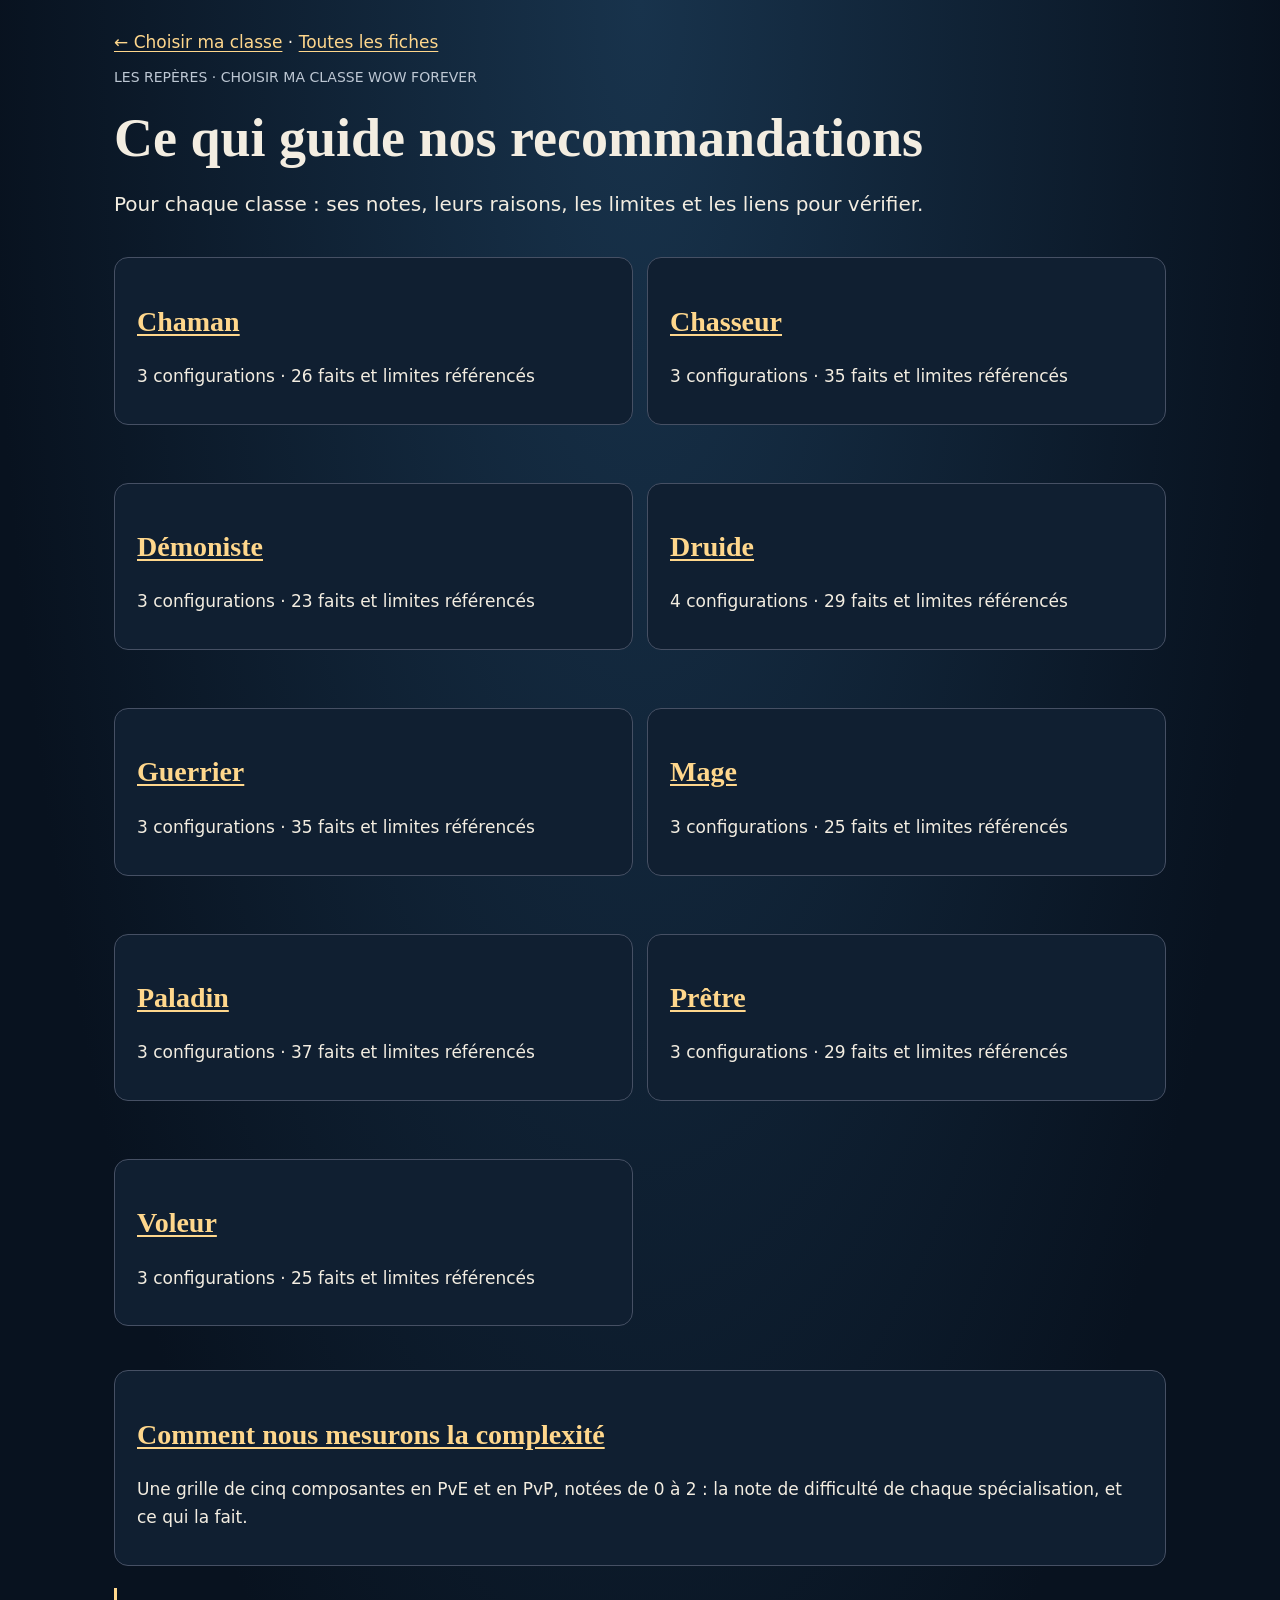
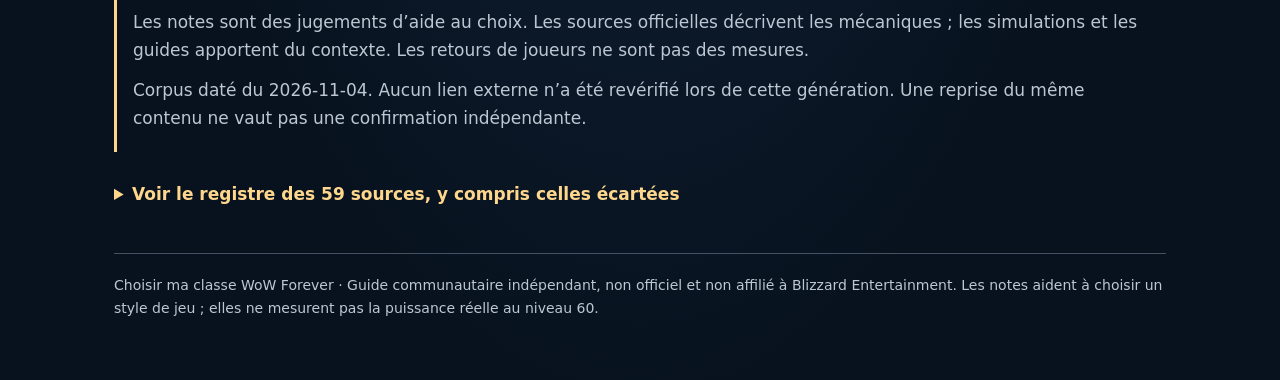
==== commit 32c8d29d: "Reevaluer les 28 configurations apres le bilan des classes" ====
--- a/fiches-sources/index.html
+++ b/fiches-sources/index.html
@@ -1,3 +1,3 @@
 <!doctype html>
 <html lang="fr"><head><meta charset="utf-8"><meta name="viewport" content="width=device-width,initial-scale=1"><title>Notes et sources par classe · Choisir ma classe WoW Forever</title><style>:root{color-scheme:dark;--bg:#08121f;--panel:#101f31;--line:#465064;--text:#f3ede1;--muted:#bdc7d3;--gold:#ffd78c}
-*{box-sizing:border-box}html{scroll-padding-top:20px}body{margin:0;background:radial-gradient(ellipse at top,#18334c,var(--bg) 650px);color:var(--text);font:17px/1.65 system-ui,sans-serif}main{max-width:1100px;margin:auto;padding:28px 24px 60px}a{color:var(--gold);text-underline-offset:3px;overflow-wrap:anywhere}a:hover{text-decoration-thickness:2px}a:focus-visible,summary:focus-visible{outline:3px solid var(--gold);outline-offset:5px}h1,h2,h3{line-height:1.25;font-family:Georgia,serif}h1{font-size:clamp(32px,6vw,54px);margin:16px 0}h2{font-size:28px}h3{font-size:21px}p{margin:.7em 0}.eyebrow,.meta{color:var(--muted);font-size:14px}.intro{font-size:20px;max-width:820px}.nav{display:flex;gap:10px;flex-wrap:wrap;margin:22px 0}.nav a{padding:8px 13px;border:1px solid var(--line);border-radius:8px;text-decoration:none}.panel,section.config{background:var(--panel);border:1px solid var(--line);border-radius:14px;padding:22px;margin:22px 0}.notice{border-left:3px solid var(--gold);padding:8px 16px;color:var(--muted)}details{margin:18px 0}summary{cursor:pointer;color:var(--gold);font-weight:600;padding:10px 0}.grid{display:grid;grid-template-columns:repeat(2,minmax(0,1fr));gap:14px}.note{padding:16px;border:1px solid var(--line);border-radius:9px;min-width:0}.note h3{display:flex;gap:12px;justify-content:space-between;margin:0}.value{color:var(--gold);white-space:nowrap}.confidence{display:inline-block;color:var(--muted);font-size:14px}.fact,.source{padding:14px 0;border-bottom:1px solid var(--line);scroll-margin-top:20px}.fact p,.source p{margin:6px 0}.flag{color:#ffe4b8}.skip{position:absolute;left:-9999px}.skip:focus{position:static}footer{border-top:1px solid var(--line);margin-top:35px;padding-top:20px;color:var(--muted);font-size:14px}table{width:100%;border-collapse:collapse;margin:10px 0;font-size:15px}th,td{text-align:left;vertical-align:top;padding:7px 8px;border-bottom:1px solid var(--line)}thead th{color:var(--muted);font-weight:600;font-size:14px}td.pts{color:var(--gold);white-space:nowrap;text-align:center;width:3.5em}.table{overflow-x:auto}@media(max-width:600px){table.cx thead,table.levels thead{display:none}table.cx tr{display:grid;grid-template-columns:1fr auto;gap:2px 12px;padding:8px 0;border-bottom:1px solid var(--line)}table.cx th,table.cx td,table.levels th,table.levels td{border:0;padding:0}table.cx td:last-child{grid-column:1/-1}table.levels tr{display:block;padding:8px 0;border-bottom:1px solid var(--line)}table.levels th,table.levels td{display:block;margin:3px 0}table.levels td::before{content:attr(data-label) ' : ';color:var(--muted)}}:target{outline:2px solid var(--gold);outline-offset:5px}@media(max-width:600px){main{padding:20px 15px 40px}.grid{grid-template-columns:1fr}.panel,section.config{padding:16px}.note{padding:13px}body{font-size:16px}}</style></head><body><a class="skip" href="#contenu">Aller au contenu</a><main id="contenu"><nav aria-label="Retour"><a href="../index.html#h-reco">← Choisir ma classe</a> · <a href="index.html">Toutes les fiches</a></nav><header><p class="eyebrow">LES REPÈRES · CHOISIR MA CLASSE WOW FOREVER</p><h1>Ce qui guide nos recommandations</h1><p class="intro">Pour chaque classe : ses notes, leurs raisons, les limites et les liens pour vérifier.</p></header><div class="grid"><article class="panel"><h2><a href="chaman.html">Chaman</a></h2><p>3 configurations · 25 faits et limites référencés</p></article><article class="panel"><h2><a href="chasseur.html">Chasseur</a></h2><p>3 configurations · 32 faits et limites référencés</p></article><article class="panel"><h2><a href="demoniste.html">Démoniste</a></h2><p>3 configurations · 22 faits et limites référencés</p></article><article class="panel"><h2><a href="druide.html">Druide</a></h2><p>4 configurations · 28 faits et limites référencés</p></article><article class="panel"><h2><a href="guerrier.html">Guerrier</a></h2><p>3 configurations · 33 faits et limites référencés</p></article><article class="panel"><h2><a href="mage.html">Mage</a></h2><p>3 configurations · 25 faits et limites référencés</p></article><article class="panel"><h2><a href="paladin.html">Paladin</a></h2><p>3 configurations · 33 faits et limites référencés</p></article><article class="panel"><h2><a href="pretre.html">Prêtre</a></h2><p>3 configurations · 29 faits et limites référencés</p></article><article class="panel"><h2><a href="voleur.html">Voleur</a></h2><p>3 configurations · 24 faits et limites référencés</p></article></div><section class="panel"><h2><a href="complexite.html">Comment nous mesurons la complexité</a></h2><p>Une grille de cinq composantes en PvE et en PvP, notées de 0 à 2 : la note de difficulté de chaque spécialisation, et ce qui la fait.</p></section><div class="notice"><p>Les notes sont des jugements d’aide au choix. Les sources officielles décrivent les mécaniques ; les simulations et les guides apportent du contexte. Les retours de joueurs ne sont pas des mesures.</p><p>Corpus daté du 2026-10-31. Aucun lien externe n’a été revérifié lors de cette génération. Une reprise du même contenu ne vaut pas une confirmation indépendante.</p></div><details><summary>Voir le registre des 50 sources, y compris celles écartées</summary><article class="source" id="source-bz-dd-pretre-guerrier"><h3><a href="https://worldofwarcraft.blizzard.com/en-us/news/24301514" rel="noopener noreferrer" target="_blank">Blizzard, Class Deep Dive Prêtre et Guerrier ↗</a></h3><p class="meta">officiel · Fiabilité de la source : haute · Date : 2026-09-30/2026-10-07 · Consultation enregistrée : 2026-10-21</p><p>Kit des classes en bêta : sorts, talents, forces et limites assumées.</p><p>Décrit surtout les changements par rapport à Classic ; les capacités de base inchangées peuvent être absentes.</p></article><article class="source" id="source-bz-dd-paladin"><h3><a href="https://worldofwarcraft.blizzard.com/en-us/news/24302099" rel="noopener noreferrer" target="_blank">Blizzard, Class Deep Dive Paladin ↗</a></h3><p class="meta">officiel · Fiabilité de la source : haute · Date : 2026-09-30/2026-10-07 · Consultation enregistrée : 2026-10-21</p><p>Kit du Paladin en bêta.</p><p>Même limite : changements surtout.</p></article><article class="source" id="source-bz-dd-chasseur-druide"><h3><a href="https://worldofwarcraft.blizzard.com/en-us/news/24301515" rel="noopener noreferrer" target="_blank">Blizzard, Class Deep Dive Chasseur et Druide ↗</a></h3><p class="meta">officiel · Fiabilité de la source : haute · Date : 2026-09-30/2026-10-07 · Consultation enregistrée : 2026-10-21</p><p>Kit du Chasseur et du Druide en bêta.</p></article><article class="source" id="source-bz-dd-voleur-demoniste"><h3><a href="https://worldofwarcraft.blizzard.com/en-us/news/24310968/world-of-warcraft-forever-class-deep-dives-rogue-and-warlock" rel="noopener noreferrer" target="_blank">Blizzard, Class Deep Dive Voleur et Démoniste ↗</a></h3><p class="meta">officiel · Fiabilité de la source : haute · Date : 2026-09-30/2026-10-07 · Consultation enregistrée : 2026-10-21</p><p>Kit du Voleur et du Démoniste en bêta.</p><p>Ne détaille pas les contrôles de base (Kick, Kidney Shot, Fear…), repris des guides communautaires.</p></article><article class="source" id="source-bz-dd-mage-chaman"><h3><a href="https://worldofwarcraft.blizzard.com/en-us/news/24302097" rel="noopener noreferrer" target="_blank">Blizzard, Class Deep Dive Mage et Chaman ↗</a></h3><p class="meta">officiel · Fiabilité de la source : haute · Date : 2026-09-30/2026-10-07 · Consultation enregistrée : 2026-10-21</p><p>Kit du Mage et du Chaman en bêta.</p></article><article class="source" id="source-bz-notes-15-oct"><h3><a href="https://us.forums.blizzard.com/en/wow/t/wow-forever-beta-development-notes-%E2%80%93-updated-october-15/2360696" rel="noopener noreferrer" target="_blank">Blizzard, notes de développement de la bêta du 15 octobre ↗</a></h3><p class="meta">officiel · Fiabilité de la source : haute · Date : 2026-10-15/2026-10-16 · Consultation enregistrée : 2026-10-21</p><p>Changements récents de la bêta.</p><p>Recoupées avec le résumé d’Icy Veins.</p></article><article class="source" id="source-bz-podcast-2"><h3><a href="https://www.youtube.com/watch?v=uDRcv_w85j8" rel="noopener noreferrer" target="_blank">Blizzard, podcast WoW Forever, épisode 2 ↗</a></h3><p class="meta">intention · Fiabilité de la source : moyenne · Date : 2026-10-01 · Consultation enregistrée : 2026-10-21</p><p>Intentions des développeurs (taxe hybride, Voleur en monocible, Guerrier en cleave, duel non équilibré).</p><p>Des intentions, pas des résultats mesurés.</p></article><article class="source" id="source-mythicsim"><h3><a href="https://mythicsim.com/wow-forever/tier-list" rel="noopener noreferrer" target="_blank">MythicSim, tier list WoW Forever ↗</a></h3><p class="meta">simulation · Fiabilité de la source : moyenne · Date : 2026-10-21 · Consultation enregistrée : 2026-10-21</p><p>Dégâts et menace au niveau 60 théorique.</p><p>wowsims Forever (commit 62b7445), client 1.60.1.70425 ; boss unique statique 2 min, 10 000 itérations, équipement de donjon. Chasseurs simulés en tissage, avec l’écart au tir seul indiqué par spécialisation. La FAQ précise que les soigneurs ne sont pas classés : leur Quick Sim mesure les soins par seconde, que ce tableau ne compare pas. Ni survie des tanks.</p></article><article class="source" id="source-forever-open"><h3><a href="https://endgametools.com/en/wow-forever/news/wow-forever-open-results" rel="noopener noreferrer" target="_blank">The Forever Open, tournoi de duel ↗</a></h3><p class="meta">resultats · Fiabilité de la source : faible · Date : 2026-10-18 · Consultation enregistrée : 2026-10-21</p><p>Duels au niveau 30, personnages Horde, 4 finalistes par classe.</p><p>Niveau 30 et format que Blizzard dit ne pas équilibrer : faible portée pour le niveau 60.</p></article><article class="source" id="source-classicplus"><h3><a href="https://classicplus.io/" rel="noopener noreferrer" target="_blank">ClassicPlus.io, recensement de la bêta ↗</a></h3><p class="meta">population · Fiabilité de la source : faible · Date : 2026-10-13 · Consultation enregistrée : 2026-10-21</p><p>Répartition des personnages de niveau 30 à 39.</p><p>Popularité, pas qualité : non utilisé pour les notes.</p><p class="flag">Écartée : Mesure la popularité, pas la qualité d’une spécialisation.</p></article><article class="source" id="source-kami-video"><h3><a href="https://www.youtube.com/watch?v=W-FjneQX5uw" rel="noopener noreferrer" target="_blank">Kami Labs, « Guide des classes WoW Forever : forces, faiblesses et mon choix » ↗</a></h3><p class="meta">avis · Fiabilité de la source : moyenne · Date : 2026-10-20 · Consultation enregistrée : 2026-10-21</p><p>Avis argumenté d’un créateur expérimenté sur les neuf classes.</p><p>Partenaire RestedXP.</p></article><article class="source" id="source-crix-niv30"><h3><a href="https://mobalytics.gg/wow-forever/tier-lists/dps" rel="noopener noreferrer" target="_blank">Crix, classement DPS au niveau 30 (Mobalytics) ↗</a></h3><p class="meta">avis · Fiabilité de la source : faible · Date : 2026-10-12 · Consultation enregistrée : 2026-10-21</p><p>Donjons et retours de bêta au niveau 30.</p><p>Le niveau 30 ne prédit pas directement le 60.</p></article><article class="source" id="source-mobalytics-leveling"><h3><a href="https://mobalytics.gg/wow-forever/profile/mobalytics/tier-lists/wow-forever-leveling-class-tier-list" rel="noopener noreferrer" target="_blank">Mobalytics, tier list de leveling ↗</a></h3><p class="meta">avis · Fiabilité de la source : faible · Date : 2026-09-17 · Consultation enregistrée : 2026-10-21</p><p>Confort et vitesse du leveling en solo, par classe.</p><p>Fondé sur l’expérience de Vanilla, pas sur des tests de Forever.</p></article><article class="source" id="source-wt-guerrier"><h3><a href="https://www.warcrafttavern.com/forever/guides/warrior/" rel="noopener noreferrer" target="_blank">Warcraft Tavern, guide Guerrier (Forever) ↗</a></h3><p class="meta">guide · Fiabilité de la source : moyenne · Date : bêta · Consultation enregistrée : 2026-10-21</p><p>Kit et usages par spécialisation, builds de bêta niveau 30.</p><p>Auteur : Passion.</p></article><article class="source" id="source-wt-paladin"><h3><a href="https://www.warcrafttavern.com/forever/guides/paladin/" rel="noopener noreferrer" target="_blank">Warcraft Tavern, guide Paladin (Forever) ↗</a></h3><p class="meta">guide · Fiabilité de la source : moyenne · Date : bêta · Consultation enregistrée : 2026-10-21</p><p>Kit et usages par spécialisation, bêta.</p><p>Auteur : Passion.</p></article><article class="source" id="source-wt-chasseur"><h3><a href="https://www.warcrafttavern.com/forever/guides/hunter/" rel="noopener noreferrer" target="_blank">Warcraft Tavern, guide Chasseur (Forever) ↗</a></h3><p class="meta">guide · Fiabilité de la source : moyenne · Date : bêta · Consultation enregistrée : 2026-10-21</p><p>Kit et usages par spécialisation, bêta niveau 20 puis 30.</p><p>Auteur : Sponge.</p></article><article class="source" id="source-wt-voleur"><h3><a href="https://www.warcrafttavern.com/forever/guides/rogue/" rel="noopener noreferrer" target="_blank">Warcraft Tavern, guide Voleur (Forever) ↗</a></h3><p class="meta">guide · Fiabilité de la source : moyenne · Date : bêta · Consultation enregistrée : 2026-10-21</p><p>Kit et usages par spécialisation, bêta.</p><p>Auteur : Nevermore.</p></article><article class="source" id="source-wt-pretre"><h3><a href="https://www.warcrafttavern.com/forever/guides/priest/" rel="noopener noreferrer" target="_blank">Warcraft Tavern, guide Prêtre (Forever) ↗</a></h3><p class="meta">guide · Fiabilité de la source : moyenne · Date : bêta · Consultation enregistrée : 2026-10-21</p><p>Kit et usages par spécialisation, bêta.</p><p>Auteur : Cyradys.</p></article><article class="source" id="source-wt-chaman"><h3><a href="https://www.warcrafttavern.com/forever/guides/shaman/" rel="noopener noreferrer" target="_blank">Warcraft Tavern, guide Chaman (Forever) ↗</a></h3><p class="meta">guide · Fiabilité de la source : moyenne · Date : bêta · Consultation enregistrée : 2026-10-21</p><p>Kit et usages par spécialisation, bêta niveau 20 puis 30.</p><p>Auteur : Val Hull.</p></article><article class="source" id="source-wt-mage"><h3><a href="https://www.warcrafttavern.com/forever/guides/mage/" rel="noopener noreferrer" target="_blank">Warcraft Tavern, guide Mage (Forever) ↗</a></h3><p class="meta">guide · Fiabilité de la source : moyenne · Date : bêta · Consultation enregistrée : 2026-10-21</p><p>Kit et usages par spécialisation, bêta.</p><p>Auteur : Nevermore.</p></article><article class="source" id="source-wt-demoniste"><h3><a href="https://www.warcrafttavern.com/forever/guides/warlock/" rel="noopener noreferrer" target="_blank">Warcraft Tavern, guide Démoniste (Forever) ↗</a></h3><p class="meta">guide · Fiabilité de la source : moyenne · Date : bêta · Consultation enregistrée : 2026-10-21</p><p>Kit et usages par spécialisation, bêta 1.60.1.69913 (niveau 20).</p><p>Auteur : Zephan.</p></article><article class="source" id="source-wt-druide"><h3><a href="https://www.warcrafttavern.com/forever/guides/druid/" rel="noopener noreferrer" target="_blank">Warcraft Tavern, guide Druide (Forever) ↗</a></h3><p class="meta">guide · Fiabilité de la source : moyenne · Date : bêta · Consultation enregistrée : 2026-10-21</p><p>Kit et usages par spécialisation, bêta.</p><p>Auteur : Luxrah.</p></article><article class="source" id="source-kami-grimoire"><h3><a href="https://kami-labs.fr/en/grimoire-wow-forever/" rel="noopener noreferrer" target="_blank">Kami Labs, grimoire des sorts de WoW Forever ↗</a></h3><p class="meta">donnees-client · Fiabilité de la source : haute · Date : 2026-10 · Consultation enregistrée : 2026-10-21</p><p>Sorts d’entraîneur par classe, lus dans le client (via wowforevertalents.com).</p><p>Page dynamique : seule la liste du Guerrier a pu être lue à cette étape.</p></article><article class="source" id="source-guildorder-talents"><h3><a href="https://guildorder.com/games/wow_classic/talents/forever/priest" rel="noopener noreferrer" target="_blank">Guildorder, arbres de talents de WoW Forever ↗</a></h3><p class="meta">donnees-client · Fiabilité de la source : haute · Date : bêta · Consultation enregistrée : 2026-10-21</p><p>Talents par arbre, rangs et effets.</p><p>Repérée, à exploiter à l’étape suivante.</p><p class="flag">Repérée, non utilisée : Données de talents à exploiter pour vérifier les faits.</p></article><article class="source" id="source-kami-tier-list"><h3><a href="https://kami-labs.fr/en/tier-list-wow-forever/" rel="noopener noreferrer" target="_blank">Kami Labs, tier list WoW Forever ↗</a></h3><p class="meta">derivee · Fiabilité de la source : moyenne · Date : 2026-10-20 · Consultation enregistrée : 2026-10-21</p><p>Reprise des simulations MythicSim du 20 octobre.</p><p>Pas une preuve indépendante : même donnée que MythicSim.</p><p class="flag">Écartée : Reprend MythicSim : pas une preuve indépendante.</p></article><article class="source" id="source-icy-veins-hub"><h3><a href="https://www.icy-veins.com/wow-forever/tier-list-hub" rel="noopener noreferrer" target="_blank">Icy Veins, tier lists WoW Forever ↗</a></h3><p class="meta">avis · Fiabilité de la source : moyenne · Date : 2026-09-17 · Consultation enregistrée : 2026-10-21</p><p>Tier lists raid et PvP annoncées.</p><p>« À venir » au 21 octobre : non utilisée.</p><p class="flag">Repérée, non utilisée : Tier lists annoncées « à venir » au 21 octobre.</p></article><article class="source" id="source-iv-choisir"><h3><a href="https://www.icy-veins.com/wow-forever/choosing-your-main" rel="noopener noreferrer" target="_blank">Icy Veins, « Choosing your main » (WoW Forever) ↗</a></h3><p class="meta">guide · Fiabilité de la source : moyenne · Date : 2026-10-15 · Consultation enregistrée : 2026-10-21</p><p>Forces et usages des neuf classes, sans notes chiffrées.</p><p>Autrice : Neryssa. Qualitatif ; ne dit pas reposer sur des tests de bêta.</p></article><article class="source" id="source-crix-pvp-duel"><h3><a href="https://mobalytics.gg/wow-forever/tier-lists/pvp-dueling" rel="noopener noreferrer" target="_blank">Crix, tier list PvP en duel au niveau 30 (Mobalytics) ↗</a></h3><p class="meta">avis · Fiabilité de la source : faible · Date : 2026-10-13 · Consultation enregistrée : 2026-10-21</p><p>Duels 1 contre 1 au niveau 30, par classe et spécialisation mise en avant.</p><p>Tests, duels et théorie revendiqués, sans protocole chiffré ; arbres de talents à 21 points.</p></article><article class="source" id="source-mobalytics-tanking"><h3><a href="https://mobalytics.gg/wow-forever/tier-lists/tanking" rel="noopener noreferrer" target="_blank">PhaseShifter, tier list des tanks (Mobalytics) ↗</a></h3><p class="meta">avis · Fiabilité de la source : moyenne · Date : 2026-10-13 · Consultation enregistrée : 2026-10-21</p><p>Analyse des talents et capacités des tanks, en vue du contenu 60.</p><p>Analyse théorique : survie, menace, provocation, points faibles.</p></article><article class="source" id="source-mobalytics-leveling-beta"><h3><a href="https://mobalytics.gg/wow-forever/tier-list" rel="noopener noreferrer" target="_blank">Mobalytics, tier list de leveling de la bêta ↗</a></h3><p class="meta">avis · Fiabilité de la source : moyenne · Date : bêta (non datée) · Consultation enregistrée : 2026-10-21</p><p>Tableau de leveling bêta 1–20, accompagné de liens vers des guides 1–30 : les deux contextes ne doivent pas être confondus.</p><p>Parties de l’équipe Mobalytics (vitesse, confort, puissance) ; « une idée approximative ». Distincte de la liste fondée sur Vanilla. Le tableau conseille Armes, tandis que la page consultée le 21 octobre présente aussi un guide Guerrier Protection 1–30 daté du 18 octobre ; aucune de ces recommandations ne mesure le solo au niveau 60.</p></article><article class="source" id="source-kami-podcast-2"><h3><a href="https://kami-labs.fr/en/wow-forever/podcast-wow-forever-episode-2-classes/" rel="noopener noreferrer" target="_blank">Kami Labs, résumé du podcast officiel n° 2 (classes) ↗</a></h3><p class="meta">resume · Fiabilité de la source : moyenne · Date : 2026-10-02 · Consultation enregistrée : 2026-10-21</p><p>Propos des développeurs et de Sodapoppin, classe par classe.</p><p>Relais du podcast officiel (78 min) ; distingue intentions, idées non confirmées et avis de Sodapoppin.</p></article><article class="source" id="source-wt-classes"><h3><a href="https://www.warcrafttavern.com/forever/guides/classes/" rel="noopener noreferrer" target="_blank">Warcraft Tavern, « Classes &amp; Specializations » (Forever) ↗</a></h3><p class="meta">guide · Fiabilité de la source : moyenne · Date : bêta · Consultation enregistrée : 2026-10-21</p><p>Présentation des rôles et réputations par classe.</p><p>Auteur : Nevermore. Non daté.</p></article><article class="source" id="source-wowsims-forever"><h3><a href="https://github.com/wowsims/forever" rel="noopener noreferrer" target="_blank">wowsims, simulateur WoW Forever (code source) ↗</a></h3><p class="meta">donnees-simulateur · Fiabilité de la source : moyenne · Date : 2026-10-21 · Consultation enregistrée : 2026-10-22</p><p>Rotations modélisées (listes de priorités) des spécialisations de dégâts et de tank, et données du client (sorts, talents, conditions d’usage).</p><p>Commit 10b0e65 déclaré dans la passation ; mesures de complexité du 22 octobre 2026 sur le commit d6429b7. Les rotations inspectées concernent dégâts et tank. Leur taille dépend des auteurs et des optimisations : ce n’est pas une mesure de difficulté ressentie. Cet échantillon ne démontre pas l’absence générale de simulation de soin.</p></article><article class="source" id="source-bz-darkspear"><h3><a href="https://worldofwarcraft.blizzard.com/news/24307308" rel="noopener noreferrer" target="_blank">Blizzard, « Battle for the Darkspear Islands » ↗</a></h3><p class="meta">officiel · Fiabilité de la source : haute · Date : 2026-10-07 · Consultation enregistrée : 2026-10-21</p><p>Champ de bataille de Forever : 15 contre 15, niveaux 30 à 60, quatre points à tenir et un drapeau.</p><p class="flag">Repérée, non utilisée : Contexte du critère « champs de bataille » ; ne porte sur aucune classe.</p></article><article class="source" id="source-iv-guides-forever"><h3><a href="https://www.icy-veins.com/wow-forever/all-class-guides" rel="noopener noreferrer" target="_blank">Icy Veins, guides des spécialisations WoW Forever ↗</a></h3><p class="meta">guide · Fiabilité de la source : moyenne · Date : 2026-10-01/2026-10-20 · Consultation enregistrée : 2026-10-22</p><p>Un guide PvE par spécialisation : rotation, talents, ressources, forces et faiblesses.</p><p>Guides de la bêta, écrits pour le niveau 30 (son plafond) ; un auteur identifié par guide. Ils décrivent les rotations et le kit de ce niveau, pas du niveau 60. L’adresse est l’index des guides ; chaque fait nomme le guide cité. Le 22 octobre, plusieurs pages ont refusé la lecture automatique : leurs citations ne sont pas reprises.</p></article><article class="source" id="source-wowtbc-guides"><h3><a href="https://wowtbc.gg/warcraftforever/class-guides/" rel="noopener noreferrer" target="_blank">wowtbc.gg, guides des classes WoW Forever ↗</a></h3><p class="meta">guide · Fiabilité de la source : faible · Date : non précisée · Consultation enregistrée : 2026-10-22</p><p>Un guide PvE par spécialisation : rotation et talents d’un build de niveau 30.</p><p>Ni auteur ni date affichés ; les rotations sont présentées comme provisoires, en attendant les simulations. Utilisés en complément, ou à la place d’un guide Icy Veins illisible lors de la consultation.</p></article><article class="source" id="source-wft-patch-20261031"><h3><a href="https://wowforevertalents.com/patch-notes/" rel="noopener noreferrer" target="_blank">WoW Forever Talents — client et hotfixes lus au 31 octobre ↗</a></h3><p class="meta">donnees-jeu · Fiabilité de la source : haute · Date : 2026-10-30/2026-10-31 · Consultation enregistrée : 2026-10-31</p><p>Tables du client et cache de hotfixes, jusqu’au 30 octobre lus le 31 ; vérifier rang appris, prérequis et région.</p><p>Relevé communautaire primaire des données, pas une note officielle Blizzard ni un comportement vérifié en jeu. WFT et ForeverChanges lisent une même famille de données : pas deux mesures indépendantes de performance. Des infobulles et pages de builds anciennes peuvent rester périmées.</p></article><article class="source" id="source-fc-hotfix-20261030"><h3><a href="https://foreverchanges.pro/fr/patch-notes" rel="noopener noreferrer" target="_blank">ForeverChanges — relevé des hotfixes du 30 octobre ↗</a></h3><p class="meta">donnees-jeu · Fiabilité de la source : haute · Date : 2026-10-30/2026-10-31 · Consultation enregistrée : 2026-10-31</p><p>Tables du client et cache de hotfixes, jusqu’au 30 octobre lus le 31 ; vérifier rang appris, prérequis et région.</p><p>Relevé communautaire primaire des données, pas une note officielle Blizzard ni un comportement vérifié en jeu. WFT et ForeverChanges lisent une même famille de données : pas deux mesures indépendantes de performance. Des infobulles et pages de builds anciennes peuvent rester périmées.</p></article><article class="source" id="source-wft-druide-20261031"><h3><a href="https://wowforevertalents.com/abilities/druid/" rel="noopener noreferrer" target="_blank">WoW Forever Talents — grimoire druide actuel ↗</a></h3><p class="meta">donnees-jeu · Fiabilité de la source : haute · Date : 2026-10-30/2026-10-31 · Consultation enregistrée : 2026-10-31</p><p>Tables du client et cache de hotfixes, jusqu’au 30 octobre lus le 31 ; vérifier rang appris, prérequis et région.</p><p>Relevé communautaire primaire des données, pas une note officielle Blizzard ni un comportement vérifié en jeu. WFT et ForeverChanges lisent une même famille de données : pas deux mesures indépendantes de performance. Des infobulles et pages de builds anciennes peuvent rester périmées.</p></article><article class="source" id="source-wft-paladin-20261031"><h3><a href="https://wowforevertalents.com/abilities/paladin/" rel="noopener noreferrer" target="_blank">WoW Forever Talents — grimoire paladin actuel ↗</a></h3><p class="meta">donnees-jeu · Fiabilité de la source : haute · Date : 2026-10-30/2026-10-31 · Consultation enregistrée : 2026-10-31</p><p>Tables du client et cache de hotfixes, jusqu’au 30 octobre lus le 31 ; vérifier rang appris, prérequis et région.</p><p>Relevé communautaire primaire des données, pas une note officielle Blizzard ni un comportement vérifié en jeu. WFT et ForeverChanges lisent une même famille de données : pas deux mesures indépendantes de performance. Des infobulles et pages de builds anciennes peuvent rester périmées.</p></article><article class="source" id="source-wft-mage-20261031"><h3><a href="https://wowforevertalents.com/abilities/mage/" rel="noopener noreferrer" target="_blank">WoW Forever Talents — grimoire mage actuel ↗</a></h3><p class="meta">donnees-jeu · Fiabilité de la source : haute · Date : 2026-10-30/2026-10-31 · Consultation enregistrée : 2026-10-31</p><p>Tables du client et cache de hotfixes, jusqu’au 30 octobre lus le 31 ; vérifier rang appris, prérequis et région.</p><p>Relevé communautaire primaire des données, pas une note officielle Blizzard ni un comportement vérifié en jeu. WFT et ForeverChanges lisent une même famille de données : pas deux mesures indépendantes de performance. Des infobulles et pages de builds anciennes peuvent rester périmées.</p></article><article class="source" id="source-wft-pretre-20261031"><h3><a href="https://wowforevertalents.com/abilities/priest/" rel="noopener noreferrer" target="_blank">WoW Forever Talents — grimoire pretre actuel ↗</a></h3><p class="meta">donnees-jeu · Fiabilité de la source : haute · Date : 2026-10-30/2026-10-31 · Consultation enregistrée : 2026-10-31</p><p>Tables du client et cache de hotfixes, jusqu’au 30 octobre lus le 31 ; vérifier rang appris, prérequis et région.</p><p>Relevé communautaire primaire des données, pas une note officielle Blizzard ni un comportement vérifié en jeu. WFT et ForeverChanges lisent une même famille de données : pas deux mesures indépendantes de performance. Des infobulles et pages de builds anciennes peuvent rester périmées.</p></article><article class="source" id="source-wft-guerrier-20261031"><h3><a href="https://wowforevertalents.com/abilities/warrior/" rel="noopener noreferrer" target="_blank">WoW Forever Talents — grimoire guerrier actuel ↗</a></h3><p class="meta">donnees-jeu · Fiabilité de la source : haute · Date : 2026-10-30/2026-10-31 · Consultation enregistrée : 2026-10-31</p><p>Tables du client et cache de hotfixes, jusqu’au 30 octobre lus le 31 ; vérifier rang appris, prérequis et région.</p><p>Relevé communautaire primaire des données, pas une note officielle Blizzard ni un comportement vérifié en jeu. WFT et ForeverChanges lisent une même famille de données : pas deux mesures indépendantes de performance. Des infobulles et pages de builds anciennes peuvent rester périmées.</p></article><article class="source" id="source-wft-chasseur-20261031"><h3><a href="https://wowforevertalents.com/abilities/hunter/" rel="noopener noreferrer" target="_blank">WoW Forever Talents — grimoire chasseur actuel ↗</a></h3><p class="meta">donnees-jeu · Fiabilité de la source : haute · Date : 2026-10-30/2026-10-31 · Consultation enregistrée : 2026-10-31</p><p>Tables du client et cache de hotfixes, jusqu’au 30 octobre lus le 31 ; vérifier rang appris, prérequis et région.</p><p>Relevé communautaire primaire des données, pas une note officielle Blizzard ni un comportement vérifié en jeu. WFT et ForeverChanges lisent une même famille de données : pas deux mesures indépendantes de performance. Des infobulles et pages de builds anciennes peuvent rester périmées.</p></article><article class="source" id="source-wft-chaman-20261031"><h3><a href="https://wowforevertalents.com/abilities/shaman/" rel="noopener noreferrer" target="_blank">WoW Forever Talents — grimoire chaman actuel ↗</a></h3><p class="meta">donnees-jeu · Fiabilité de la source : haute · Date : 2026-10-30/2026-10-31 · Consultation enregistrée : 2026-10-31</p><p>Tables du client et cache de hotfixes, jusqu’au 30 octobre lus le 31 ; vérifier rang appris, prérequis et région.</p><p>Relevé communautaire primaire des données, pas une note officielle Blizzard ni un comportement vérifié en jeu. WFT et ForeverChanges lisent une même famille de données : pas deux mesures indépendantes de performance. Des infobulles et pages de builds anciennes peuvent rester périmées.</p></article><article class="source" id="source-wft-druide-talents-20261031"><h3><a href="https://wowforevertalents.com/druid/" rel="noopener noreferrer" target="_blank">WoW Forever Talents — talents druide actuels ↗</a></h3><p class="meta">donnees-jeu · Fiabilité de la source : haute · Date : 2026-10-30/2026-10-31 · Consultation enregistrée : 2026-10-31</p><p>Tables du client et cache de hotfixes, jusqu’au 30 octobre lus le 31 ; vérifier rang appris, prérequis et région.</p><p>Relevé communautaire primaire des données, pas une note officielle Blizzard ni un comportement vérifié en jeu. WFT et ForeverChanges lisent une même famille de données : pas deux mesures indépendantes de performance. Des infobulles et pages de builds anciennes peuvent rester périmées.</p></article><article class="source" id="source-wft-paladin-talents-20261031"><h3><a href="https://wowforevertalents.com/paladin/" rel="noopener noreferrer" target="_blank">WoW Forever Talents — talents paladin actuels ↗</a></h3><p class="meta">donnees-jeu · Fiabilité de la source : haute · Date : 2026-10-30/2026-10-31 · Consultation enregistrée : 2026-10-31</p><p>Tables du client et cache de hotfixes, jusqu’au 30 octobre lus le 31 ; vérifier rang appris, prérequis et région.</p><p>Relevé communautaire primaire des données, pas une note officielle Blizzard ni un comportement vérifié en jeu. WFT et ForeverChanges lisent une même famille de données : pas deux mesures indépendantes de performance. Des infobulles et pages de builds anciennes peuvent rester périmées.</p></article><article class="source" id="source-wft-mage-talents-20261031"><h3><a href="https://wowforevertalents.com/mage/" rel="noopener noreferrer" target="_blank">WoW Forever Talents — talents mage actuels ↗</a></h3><p class="meta">donnees-jeu · Fiabilité de la source : haute · Date : 2026-10-30/2026-10-31 · Consultation enregistrée : 2026-10-31</p><p>Tables du client et cache de hotfixes, jusqu’au 30 octobre lus le 31 ; vérifier rang appris, prérequis et région.</p><p>Relevé communautaire primaire des données, pas une note officielle Blizzard ni un comportement vérifié en jeu. WFT et ForeverChanges lisent une même famille de données : pas deux mesures indépendantes de performance. Des infobulles et pages de builds anciennes peuvent rester périmées.</p></article><article class="source" id="source-wft-demoniste-talents-20261031"><h3><a href="https://wowforevertalents.com/warlock/" rel="noopener noreferrer" target="_blank">WoW Forever Talents — talents demoniste actuels ↗</a></h3><p class="meta">donnees-jeu · Fiabilité de la source : haute · Date : 2026-10-30/2026-10-31 · Consultation enregistrée : 2026-10-31</p><p>Tables du client et cache de hotfixes, jusqu’au 30 octobre lus le 31 ; vérifier rang appris, prérequis et région.</p><p>Relevé communautaire primaire des données, pas une note officielle Blizzard ni un comportement vérifié en jeu. WFT et ForeverChanges lisent une même famille de données : pas deux mesures indépendantes de performance. Des infobulles et pages de builds anciennes peuvent rester périmées.</p></article><article class="source" id="source-mythicsim-20261031"><h3><a href="https://mythicsim.com/wow-forever/tier-list" rel="noopener noreferrer" target="_blank">MythicSim — photographie des références au 31 octobre 2026 ↗</a></h3><p class="meta">simulation · Fiabilité de la source : moyenne · Date : 2026-10-31 · Consultation enregistrée : 2026-10-31</p><p>DPS monocible niveau 60, comparaison des presets après plusieurs changements de client/hotfix et de rotation.</p><p>Photographie consultée et figée le 31 : Survie 1253 DPS ; moteur Rust, en-tête a667dce, 10000 itérations, boss 63 statique, deux minutes ±15 s, buffs/consommables de raid, pas de world buffs. Chaque preset utilise son équipement, sa race et sa paire de bijoux ; ce ne sont pas des builds équipés à l’identique. Les cartes auditent notamment les hotfixes 113531/113554 ; les re-simulations sont séparées des mises à jour du moteur. BM et Précision : presets à distance, Précision en Loup solitaire ; Survie : tissage. Healers exclus ; la menace des tanks ne mesure pas leur survie. Une seule famille de simulation, résultats provisoires avant lancement.</p></article></details><footer>Choisir ma classe WoW Forever · Guide communautaire indépendant, non officiel et non affilié à Blizzard Entertainment. Les notes aident à choisir un style de jeu ; elles ne mesurent pas la puissance réelle au niveau 60.</footer></main></body></html>
+*{box-sizing:border-box}html{scroll-padding-top:20px}body{margin:0;background:radial-gradient(ellipse at top,#18334c,var(--bg) 650px);color:var(--text);font:17px/1.65 system-ui,sans-serif}main{max-width:1100px;margin:auto;padding:28px 24px 60px}a{color:var(--gold);text-underline-offset:3px;overflow-wrap:anywhere}a:hover{text-decoration-thickness:2px}a:focus-visible,summary:focus-visible{outline:3px solid var(--gold);outline-offset:5px}h1,h2,h3{line-height:1.25;font-family:Georgia,serif}h1{font-size:clamp(32px,6vw,54px);margin:16px 0}h2{font-size:28px}h3{font-size:21px}p{margin:.7em 0}.eyebrow,.meta{color:var(--muted);font-size:14px}.intro{font-size:20px;max-width:820px}.nav{display:flex;gap:10px;flex-wrap:wrap;margin:22px 0}.nav a{padding:8px 13px;border:1px solid var(--line);border-radius:8px;text-decoration:none}.panel,section.config{background:var(--panel);border:1px solid var(--line);border-radius:14px;padding:22px;margin:22px 0}.notice{border-left:3px solid var(--gold);padding:8px 16px;color:var(--muted)}details{margin:18px 0}summary{cursor:pointer;color:var(--gold);font-weight:600;padding:10px 0}.grid{display:grid;grid-template-columns:repeat(2,minmax(0,1fr));gap:14px}.note{padding:16px;border:1px solid var(--line);border-radius:9px;min-width:0}.note h3{display:flex;gap:12px;justify-content:space-between;margin:0}.value{color:var(--gold);white-space:nowrap}.confidence{display:inline-block;color:var(--muted);font-size:14px}.fact,.source{padding:14px 0;border-bottom:1px solid var(--line);scroll-margin-top:20px}.fact p,.source p{margin:6px 0}.flag{color:#ffe4b8}.skip{position:absolute;left:-9999px}.skip:focus{position:static}footer{border-top:1px solid var(--line);margin-top:35px;padding-top:20px;color:var(--muted);font-size:14px}table{width:100%;border-collapse:collapse;margin:10px 0;font-size:15px}th,td{text-align:left;vertical-align:top;padding:7px 8px;border-bottom:1px solid var(--line)}thead th{color:var(--muted);font-weight:600;font-size:14px}td.pts{color:var(--gold);white-space:nowrap;text-align:center;width:3.5em}.table{overflow-x:auto}@media(max-width:600px){table.cx thead,table.levels thead{display:none}table.cx tr{display:grid;grid-template-columns:1fr auto;gap:2px 12px;padding:8px 0;border-bottom:1px solid var(--line)}table.cx th,table.cx td,table.levels th,table.levels td{border:0;padding:0}table.cx td:last-child{grid-column:1/-1}table.levels tr{display:block;padding:8px 0;border-bottom:1px solid var(--line)}table.levels th,table.levels td{display:block;margin:3px 0}table.levels td::before{content:attr(data-label) ' : ';color:var(--muted)}}:target{outline:2px solid var(--gold);outline-offset:5px}@media(max-width:600px){main{padding:20px 15px 40px}.grid{grid-template-columns:1fr}.panel,section.config{padding:16px}.note{padding:13px}body{font-size:16px}}</style></head><body><a class="skip" href="#contenu">Aller au contenu</a><main id="contenu"><nav aria-label="Retour"><a href="../index.html#h-reco">← Choisir ma classe</a> · <a href="index.html">Toutes les fiches</a></nav><header><p class="eyebrow">LES REPÈRES · CHOISIR MA CLASSE WOW FOREVER</p><h1>Ce qui guide nos recommandations</h1><p class="intro">Pour chaque classe : ses notes, leurs raisons, les limites et les liens pour vérifier.</p></header><div class="grid"><article class="panel"><h2><a href="chaman.html">Chaman</a></h2><p>3 configurations · 26 faits et limites référencés</p></article><article class="panel"><h2><a href="chasseur.html">Chasseur</a></h2><p>3 configurations · 35 faits et limites référencés</p></article><article class="panel"><h2><a href="demoniste.html">Démoniste</a></h2><p>3 configurations · 23 faits et limites référencés</p></article><article class="panel"><h2><a href="druide.html">Druide</a></h2><p>4 configurations · 29 faits et limites référencés</p></article><article class="panel"><h2><a href="guerrier.html">Guerrier</a></h2><p>3 configurations · 35 faits et limites référencés</p></article><article class="panel"><h2><a href="mage.html">Mage</a></h2><p>3 configurations · 25 faits et limites référencés</p></article><article class="panel"><h2><a href="paladin.html">Paladin</a></h2><p>3 configurations · 37 faits et limites référencés</p></article><article class="panel"><h2><a href="pretre.html">Prêtre</a></h2><p>3 configurations · 29 faits et limites référencés</p></article><article class="panel"><h2><a href="voleur.html">Voleur</a></h2><p>3 configurations · 25 faits et limites référencés</p></article></div><section class="panel"><h2><a href="complexite.html">Comment nous mesurons la complexité</a></h2><p>Une grille de cinq composantes en PvE et en PvP, notées de 0 à 2 : la note de difficulté de chaque spécialisation, et ce qui la fait.</p></section><div class="notice"><p>Les notes sont des jugements d’aide au choix. Les sources officielles décrivent les mécaniques ; les simulations et les guides apportent du contexte. Les retours de joueurs ne sont pas des mesures.</p><p>Corpus daté du 2026-11-04. Aucun lien externe n’a été revérifié lors de cette génération. Une reprise du même contenu ne vaut pas une confirmation indépendante.</p></div><details><summary>Voir le registre des 59 sources, y compris celles écartées</summary><article class="source" id="source-bz-dd-pretre-guerrier"><h3><a href="https://worldofwarcraft.blizzard.com/en-us/news/24301514" rel="noopener noreferrer" target="_blank">Blizzard, Class Deep Dive Prêtre et Guerrier ↗</a></h3><p class="meta">officiel · Fiabilité de la source : haute · Date : 2026-09-30/2026-10-07 · Consultation enregistrée : 2026-10-21</p><p>Kit des classes en bêta : sorts, talents, forces et limites assumées.</p><p>Décrit surtout les changements par rapport à Classic ; les capacités de base inchangées peuvent être absentes.</p></article><article class="source" id="source-bz-dd-paladin"><h3><a href="https://worldofwarcraft.blizzard.com/en-us/news/24302099" rel="noopener noreferrer" target="_blank">Blizzard, Class Deep Dive Paladin ↗</a></h3><p class="meta">officiel · Fiabilité de la source : haute · Date : 2026-09-30/2026-10-07 · Consultation enregistrée : 2026-10-21</p><p>Kit du Paladin en bêta.</p><p>Même limite : changements surtout.</p></article><article class="source" id="source-bz-dd-chasseur-druide"><h3><a href="https://worldofwarcraft.blizzard.com/en-us/news/24301515" rel="noopener noreferrer" target="_blank">Blizzard, Class Deep Dive Chasseur et Druide ↗</a></h3><p class="meta">officiel · Fiabilité de la source : haute · Date : 2026-09-30/2026-10-07 · Consultation enregistrée : 2026-10-21</p><p>Kit du Chasseur et du Druide en bêta.</p></article><article class="source" id="source-bz-dd-voleur-demoniste"><h3><a href="https://worldofwarcraft.blizzard.com/en-us/news/24310968/world-of-warcraft-forever-class-deep-dives-rogue-and-warlock" rel="noopener noreferrer" target="_blank">Blizzard, Class Deep Dive Voleur et Démoniste ↗</a></h3><p class="meta">officiel · Fiabilité de la source : haute · Date : 2026-09-30/2026-10-07 · Consultation enregistrée : 2026-10-21</p><p>Kit du Voleur et du Démoniste en bêta.</p><p>Ne détaille pas les contrôles de base (Kick, Kidney Shot, Fear…), repris des guides communautaires.</p></article><article class="source" id="source-bz-dd-mage-chaman"><h3><a href="https://worldofwarcraft.blizzard.com/en-us/news/24302097" rel="noopener noreferrer" target="_blank">Blizzard, Class Deep Dive Mage et Chaman ↗</a></h3><p class="meta">officiel · Fiabilité de la source : haute · Date : 2026-09-30/2026-10-07 · Consultation enregistrée : 2026-10-21</p><p>Kit du Mage et du Chaman en bêta.</p></article><article class="source" id="source-bz-notes-15-oct"><h3><a href="https://us.forums.blizzard.com/en/wow/t/wow-forever-beta-development-notes-%E2%80%93-updated-october-15/2360696" rel="noopener noreferrer" target="_blank">Blizzard, notes de développement de la bêta du 15 octobre ↗</a></h3><p class="meta">officiel · Fiabilité de la source : haute · Date : 2026-10-15/2026-10-16 · Consultation enregistrée : 2026-10-21</p><p>Changements récents de la bêta.</p><p>Recoupées avec le résumé d’Icy Veins.</p></article><article class="source" id="source-bz-podcast-2"><h3><a href="https://www.youtube.com/watch?v=uDRcv_w85j8" rel="noopener noreferrer" target="_blank">Blizzard, podcast WoW Forever, épisode 2 ↗</a></h3><p class="meta">intention · Fiabilité de la source : moyenne · Date : 2026-10-01 · Consultation enregistrée : 2026-10-21</p><p>Intentions des développeurs (taxe hybride, Voleur en monocible, Guerrier en cleave, duel non équilibré).</p><p>Des intentions, pas des résultats mesurés.</p></article><article class="source" id="source-mythicsim"><h3><a href="https://mythicsim.com/wow-forever/tier-list" rel="noopener noreferrer" target="_blank">MythicSim, tier list WoW Forever ↗</a></h3><p class="meta">simulation · Fiabilité de la source : moyenne · Date : 2026-10-21 · Consultation enregistrée : 2026-10-21</p><p>Dégâts et menace au niveau 60 théorique.</p><p>wowsims Forever (commit 62b7445), client 1.60.1.70425 ; boss unique statique 2 min, 10 000 itérations, équipement de donjon. Chasseurs simulés en tissage, avec l’écart au tir seul indiqué par spécialisation. La FAQ précise que les soigneurs ne sont pas classés : leur Quick Sim mesure les soins par seconde, que ce tableau ne compare pas. Ni survie des tanks.</p></article><article class="source" id="source-forever-open"><h3><a href="https://endgametools.com/en/wow-forever/news/wow-forever-open-results" rel="noopener noreferrer" target="_blank">The Forever Open, tournoi de duel ↗</a></h3><p class="meta">resultats · Fiabilité de la source : faible · Date : 2026-10-18 · Consultation enregistrée : 2026-10-21</p><p>Duels au niveau 30, personnages Horde, 4 finalistes par classe.</p><p>Niveau 30 et format que Blizzard dit ne pas équilibrer : faible portée pour le niveau 60.</p></article><article class="source" id="source-classicplus"><h3><a href="https://classicplus.io/" rel="noopener noreferrer" target="_blank">ClassicPlus.io, recensement de la bêta ↗</a></h3><p class="meta">population · Fiabilité de la source : faible · Date : 2026-10-13 · Consultation enregistrée : 2026-10-21</p><p>Répartition des personnages de niveau 30 à 39.</p><p>Popularité, pas qualité : non utilisé pour les notes.</p><p class="flag">Écartée : Mesure la popularité, pas la qualité d’une spécialisation.</p></article><article class="source" id="source-kami-video"><h3><a href="https://www.youtube.com/watch?v=W-FjneQX5uw" rel="noopener noreferrer" target="_blank">Kami Labs, « Guide des classes WoW Forever : forces, faiblesses et mon choix » ↗</a></h3><p class="meta">avis · Fiabilité de la source : moyenne · Date : 2026-10-20 · Consultation enregistrée : 2026-10-21</p><p>Avis argumenté d’un créateur expérimenté sur les neuf classes.</p><p>Partenaire RestedXP.</p></article><article class="source" id="source-crix-niv30"><h3><a href="https://mobalytics.gg/wow-forever/tier-lists/dps" rel="noopener noreferrer" target="_blank">Crix, classement DPS au niveau 30 (Mobalytics) ↗</a></h3><p class="meta">avis · Fiabilité de la source : faible · Date : 2026-10-12 · Consultation enregistrée : 2026-10-21</p><p>Donjons et retours de bêta au niveau 30.</p><p>Le niveau 30 ne prédit pas directement le 60.</p></article><article class="source" id="source-mobalytics-leveling"><h3><a href="https://mobalytics.gg/wow-forever/profile/mobalytics/tier-lists/wow-forever-leveling-class-tier-list" rel="noopener noreferrer" target="_blank">Mobalytics, tier list de leveling ↗</a></h3><p class="meta">avis · Fiabilité de la source : faible · Date : 2026-09-17 · Consultation enregistrée : 2026-10-21</p><p>Confort et vitesse du leveling en solo, par classe.</p><p>Fondé sur l’expérience de Vanilla, pas sur des tests de Forever.</p></article><article class="source" id="source-wt-guerrier"><h3><a href="https://www.warcrafttavern.com/forever/guides/warrior/" rel="noopener noreferrer" target="_blank">Warcraft Tavern, guide Guerrier (Forever) ↗</a></h3><p class="meta">guide · Fiabilité de la source : moyenne · Date : bêta · Consultation enregistrée : 2026-10-21</p><p>Kit et usages par spécialisation, builds de bêta niveau 30.</p><p>Auteur : Passion.</p></article><article class="source" id="source-wt-paladin"><h3><a href="https://www.warcrafttavern.com/forever/guides/paladin/" rel="noopener noreferrer" target="_blank">Warcraft Tavern, guide Paladin (Forever) ↗</a></h3><p class="meta">guide · Fiabilité de la source : moyenne · Date : bêta · Consultation enregistrée : 2026-10-21</p><p>Kit et usages par spécialisation, bêta.</p><p>Auteur : Passion.</p></article><article class="source" id="source-wt-chasseur"><h3><a href="https://www.warcrafttavern.com/forever/guides/hunter/" rel="noopener noreferrer" target="_blank">Warcraft Tavern, guide Chasseur (Forever) ↗</a></h3><p class="meta">guide · Fiabilité de la source : moyenne · Date : bêta · Consultation enregistrée : 2026-10-21</p><p>Kit et usages par spécialisation, bêta niveau 20 puis 30.</p><p>Auteur : Sponge.</p></article><article class="source" id="source-wt-voleur"><h3><a href="https://www.warcrafttavern.com/forever/guides/rogue/" rel="noopener noreferrer" target="_blank">Warcraft Tavern, guide Voleur (Forever) ↗</a></h3><p class="meta">guide · Fiabilité de la source : moyenne · Date : bêta · Consultation enregistrée : 2026-10-21</p><p>Kit et usages par spécialisation, bêta.</p><p>Auteur : Nevermore.</p></article><article class="source" id="source-wt-pretre"><h3><a href="https://www.warcrafttavern.com/forever/guides/priest/" rel="noopener noreferrer" target="_blank">Warcraft Tavern, guide Prêtre (Forever) ↗</a></h3><p class="meta">guide · Fiabilité de la source : moyenne · Date : bêta · Consultation enregistrée : 2026-10-21</p><p>Kit et usages par spécialisation, bêta.</p><p>Auteur : Cyradys.</p></article><article class="source" id="source-wt-chaman"><h3><a href="https://www.warcrafttavern.com/forever/guides/shaman/" rel="noopener noreferrer" target="_blank">Warcraft Tavern, guide Chaman (Forever) ↗</a></h3><p class="meta">guide · Fiabilité de la source : moyenne · Date : bêta · Consultation enregistrée : 2026-10-21</p><p>Kit et usages par spécialisation, bêta niveau 20 puis 30.</p><p>Auteur : Val Hull.</p></article><article class="source" id="source-wt-mage"><h3><a href="https://www.warcrafttavern.com/forever/guides/mage/" rel="noopener noreferrer" target="_blank">Warcraft Tavern, guide Mage (Forever) ↗</a></h3><p class="meta">guide · Fiabilité de la source : moyenne · Date : bêta · Consultation enregistrée : 2026-10-21</p><p>Kit et usages par spécialisation, bêta.</p><p>Auteur : Nevermore.</p></article><article class="source" id="source-wt-demoniste"><h3><a href="https://www.warcrafttavern.com/forever/guides/warlock/" rel="noopener noreferrer" target="_blank">Warcraft Tavern, guide Démoniste (Forever) ↗</a></h3><p class="meta">guide · Fiabilité de la source : moyenne · Date : bêta · Consultation enregistrée : 2026-10-21</p><p>Kit et usages par spécialisation, bêta 1.60.1.69913 (niveau 20).</p><p>Auteur : Zephan.</p></article><article class="source" id="source-wt-druide"><h3><a href="https://www.warcrafttavern.com/forever/guides/druid/" rel="noopener noreferrer" target="_blank">Warcraft Tavern, guide Druide (Forever) ↗</a></h3><p class="meta">guide · Fiabilité de la source : moyenne · Date : bêta · Consultation enregistrée : 2026-10-21</p><p>Kit et usages par spécialisation, bêta.</p><p>Auteur : Luxrah.</p></article><article class="source" id="source-kami-grimoire"><h3><a href="https://kami-labs.fr/en/grimoire-wow-forever/" rel="noopener noreferrer" target="_blank">Kami Labs, grimoire des sorts de WoW Forever ↗</a></h3><p class="meta">donnees-client · Fiabilité de la source : haute · Date : 2026-10 · Consultation enregistrée : 2026-10-21</p><p>Sorts d’entraîneur par classe, lus dans le client (via wowforevertalents.com).</p><p>Page dynamique : seule la liste du Guerrier a pu être lue à cette étape.</p></article><article class="source" id="source-guildorder-talents"><h3><a href="https://guildorder.com/games/wow_classic/talents/forever/priest" rel="noopener noreferrer" target="_blank">Guildorder, arbres de talents de WoW Forever ↗</a></h3><p class="meta">donnees-client · Fiabilité de la source : haute · Date : bêta · Consultation enregistrée : 2026-10-21</p><p>Talents par arbre, rangs et effets.</p><p>Repérée, à exploiter à l’étape suivante.</p><p class="flag">Repérée, non utilisée : Données de talents à exploiter pour vérifier les faits.</p></article><article class="source" id="source-kami-tier-list"><h3><a href="https://kami-labs.fr/en/tier-list-wow-forever/" rel="noopener noreferrer" target="_blank">Kami Labs, tier list WoW Forever ↗</a></h3><p class="meta">derivee · Fiabilité de la source : moyenne · Date : 2026-10-20 · Consultation enregistrée : 2026-10-21</p><p>Reprise des simulations MythicSim du 20 octobre.</p><p>Pas une preuve indépendante : même donnée que MythicSim.</p><p class="flag">Écartée : Reprend MythicSim : pas une preuve indépendante.</p></article><article class="source" id="source-icy-veins-hub"><h3><a href="https://www.icy-veins.com/wow-forever/tier-list-hub" rel="noopener noreferrer" target="_blank">Icy Veins, tier lists WoW Forever ↗</a></h3><p class="meta">avis · Fiabilité de la source : moyenne · Date : 2026-09-17 · Consultation enregistrée : 2026-10-21</p><p>Tier lists raid et PvP annoncées.</p><p>« À venir » au 21 octobre : non utilisée.</p><p class="flag">Repérée, non utilisée : Tier lists annoncées « à venir » au 21 octobre.</p></article><article class="source" id="source-iv-choisir"><h3><a href="https://www.icy-veins.com/wow-forever/choosing-your-main" rel="noopener noreferrer" target="_blank">Icy Veins, « Choosing your main » (WoW Forever) ↗</a></h3><p class="meta">guide · Fiabilité de la source : moyenne · Date : 2026-10-15 · Consultation enregistrée : 2026-10-21</p><p>Forces et usages des neuf classes, sans notes chiffrées.</p><p>Autrice : Neryssa. Qualitatif ; ne dit pas reposer sur des tests de bêta.</p></article><article class="source" id="source-crix-pvp-duel"><h3><a href="https://mobalytics.gg/wow-forever/tier-lists/pvp-dueling" rel="noopener noreferrer" target="_blank">Crix, tier list PvP en duel au niveau 30 (Mobalytics) ↗</a></h3><p class="meta">avis · Fiabilité de la source : faible · Date : 2026-10-13 · Consultation enregistrée : 2026-10-21</p><p>Duels 1 contre 1 au niveau 30, par classe et spécialisation mise en avant.</p><p>Tests, duels et théorie revendiqués, sans protocole chiffré ; arbres de talents à 21 points.</p></article><article class="source" id="source-mobalytics-tanking"><h3><a href="https://mobalytics.gg/wow-forever/tier-lists/tanking" rel="noopener noreferrer" target="_blank">PhaseShifter, tier list des tanks (Mobalytics) ↗</a></h3><p class="meta">avis · Fiabilité de la source : moyenne · Date : 2026-10-13 · Consultation enregistrée : 2026-10-21</p><p>Analyse des talents et capacités des tanks, en vue du contenu 60.</p><p>Analyse théorique : survie, menace, provocation, points faibles.</p></article><article class="source" id="source-mobalytics-leveling-beta"><h3><a href="https://mobalytics.gg/wow-forever/tier-list" rel="noopener noreferrer" target="_blank">Mobalytics, tier list de leveling de la bêta ↗</a></h3><p class="meta">avis · Fiabilité de la source : moyenne · Date : bêta (non datée) · Consultation enregistrée : 2026-10-21</p><p>Tableau de leveling bêta 1–20, accompagné de liens vers des guides 1–30 : les deux contextes ne doivent pas être confondus.</p><p>Parties de l’équipe Mobalytics (vitesse, confort, puissance) ; « une idée approximative ». Distincte de la liste fondée sur Vanilla. Le tableau conseille Armes, tandis que la page consultée le 21 octobre présente aussi un guide Guerrier Protection 1–30 daté du 18 octobre ; aucune de ces recommandations ne mesure le solo au niveau 60.</p></article><article class="source" id="source-kami-podcast-2"><h3><a href="https://kami-labs.fr/en/wow-forever/podcast-wow-forever-episode-2-classes/" rel="noopener noreferrer" target="_blank">Kami Labs, résumé du podcast officiel n° 2 (classes) ↗</a></h3><p class="meta">resume · Fiabilité de la source : moyenne · Date : 2026-10-02 · Consultation enregistrée : 2026-10-21</p><p>Propos des développeurs et de Sodapoppin, classe par classe.</p><p>Relais du podcast officiel (78 min) ; distingue intentions, idées non confirmées et avis de Sodapoppin.</p></article><article class="source" id="source-wt-classes"><h3><a href="https://www.warcrafttavern.com/forever/guides/classes/" rel="noopener noreferrer" target="_blank">Warcraft Tavern, « Classes &amp; Specializations » (Forever) ↗</a></h3><p class="meta">guide · Fiabilité de la source : moyenne · Date : bêta · Consultation enregistrée : 2026-10-21</p><p>Présentation des rôles et réputations par classe.</p><p>Auteur : Nevermore. Non daté.</p></article><article class="source" id="source-wowsims-forever"><h3><a href="https://github.com/wowsims/forever" rel="noopener noreferrer" target="_blank">wowsims, simulateur WoW Forever (code source) ↗</a></h3><p class="meta">donnees-simulateur · Fiabilité de la source : moyenne · Date : 2026-10-21 · Consultation enregistrée : 2026-10-22</p><p>Rotations modélisées (listes de priorités) des spécialisations de dégâts et de tank, et données du client (sorts, talents, conditions d’usage).</p><p>Commit 10b0e65 déclaré dans la passation ; mesures de complexité du 22 octobre 2026 sur le commit d6429b7. Les rotations inspectées concernent dégâts et tank. Leur taille dépend des auteurs et des optimisations : ce n’est pas une mesure de difficulté ressentie. Cet échantillon ne démontre pas l’absence générale de simulation de soin.</p></article><article class="source" id="source-bz-darkspear"><h3><a href="https://worldofwarcraft.blizzard.com/news/24307308" rel="noopener noreferrer" target="_blank">Blizzard, « Battle for the Darkspear Islands » ↗</a></h3><p class="meta">officiel · Fiabilité de la source : haute · Date : 2026-10-07 · Consultation enregistrée : 2026-10-21</p><p>Champ de bataille de Forever : 15 contre 15, niveaux 30 à 60, quatre points à tenir et un drapeau.</p><p class="flag">Repérée, non utilisée : Contexte du critère « champs de bataille » ; ne porte sur aucune classe.</p></article><article class="source" id="source-iv-guides-forever"><h3><a href="https://www.icy-veins.com/wow-forever/all-class-guides" rel="noopener noreferrer" target="_blank">Icy Veins, guides des spécialisations WoW Forever ↗</a></h3><p class="meta">guide · Fiabilité de la source : moyenne · Date : 2026-10-01/2026-10-20 · Consultation enregistrée : 2026-10-22</p><p>Un guide PvE par spécialisation : rotation, talents, ressources, forces et faiblesses.</p><p>Guides de la bêta, écrits pour le niveau 30 (son plafond) ; un auteur identifié par guide. Ils décrivent les rotations et le kit de ce niveau, pas du niveau 60. L’adresse est l’index des guides ; chaque fait nomme le guide cité. Le 22 octobre, plusieurs pages ont refusé la lecture automatique : leurs citations ne sont pas reprises.</p></article><article class="source" id="source-wowtbc-guides"><h3><a href="https://wowtbc.gg/warcraftforever/class-guides/" rel="noopener noreferrer" target="_blank">wowtbc.gg, guides des classes WoW Forever ↗</a></h3><p class="meta">guide · Fiabilité de la source : faible · Date : non précisée · Consultation enregistrée : 2026-10-22</p><p>Un guide PvE par spécialisation : rotation et talents d’un build de niveau 30.</p><p>Ni auteur ni date affichés ; les rotations sont présentées comme provisoires, en attendant les simulations. Utilisés en complément, ou à la place d’un guide Icy Veins illisible lors de la consultation.</p></article><article class="source" id="source-wft-patch-20261031"><h3><a href="https://wowforevertalents.com/patch-notes/" rel="noopener noreferrer" target="_blank">WoW Forever Talents — client et hotfixes lus au 31 octobre ↗</a></h3><p class="meta">donnees-jeu · Fiabilité de la source : haute · Date : 2026-10-30/2026-10-31 · Consultation enregistrée : 2026-10-31</p><p>Tables du client et cache de hotfixes, jusqu’au 30 octobre lus le 31 ; vérifier rang appris, prérequis et région.</p><p>Relevé communautaire primaire des données, pas une note officielle Blizzard ni un comportement vérifié en jeu. WFT et ForeverChanges lisent une même famille de données : pas deux mesures indépendantes de performance. Des infobulles et pages de builds anciennes peuvent rester périmées.</p></article><article class="source" id="source-fc-hotfix-20261030"><h3><a href="https://foreverchanges.pro/fr/patch-notes" rel="noopener noreferrer" target="_blank">ForeverChanges — relevé des hotfixes du 30 octobre ↗</a></h3><p class="meta">donnees-jeu · Fiabilité de la source : haute · Date : 2026-10-30/2026-10-31 · Consultation enregistrée : 2026-10-31</p><p>Tables du client et cache de hotfixes, jusqu’au 30 octobre lus le 31 ; vérifier rang appris, prérequis et région.</p><p>Relevé communautaire primaire des données, pas une note officielle Blizzard ni un comportement vérifié en jeu. WFT et ForeverChanges lisent une même famille de données : pas deux mesures indépendantes de performance. Des infobulles et pages de builds anciennes peuvent rester périmées.</p></article><article class="source" id="source-wft-druide-20261031"><h3><a href="https://wowforevertalents.com/abilities/druid/" rel="noopener noreferrer" target="_blank">WoW Forever Talents — grimoire druide actuel ↗</a></h3><p class="meta">donnees-jeu · Fiabilité de la source : haute · Date : 2026-10-30/2026-10-31 · Consultation enregistrée : 2026-10-31</p><p>Tables du client et cache de hotfixes, jusqu’au 30 octobre lus le 31 ; vérifier rang appris, prérequis et région.</p><p>Relevé communautaire primaire des données, pas une note officielle Blizzard ni un comportement vérifié en jeu. WFT et ForeverChanges lisent une même famille de données : pas deux mesures indépendantes de performance. Des infobulles et pages de builds anciennes peuvent rester périmées.</p></article><article class="source" id="source-wft-paladin-20261031"><h3><a href="https://wowforevertalents.com/abilities/paladin/" rel="noopener noreferrer" target="_blank">WoW Forever Talents — grimoire paladin actuel ↗</a></h3><p class="meta">donnees-jeu · Fiabilité de la source : haute · Date : 2026-10-30/2026-10-31 · Consultation enregistrée : 2026-10-31</p><p>Tables du client et cache de hotfixes, jusqu’au 30 octobre lus le 31 ; vérifier rang appris, prérequis et région.</p><p>Relevé communautaire primaire des données, pas une note officielle Blizzard ni un comportement vérifié en jeu. WFT et ForeverChanges lisent une même famille de données : pas deux mesures indépendantes de performance. Des infobulles et pages de builds anciennes peuvent rester périmées.</p></article><article class="source" id="source-wft-mage-20261031"><h3><a href="https://wowforevertalents.com/abilities/mage/" rel="noopener noreferrer" target="_blank">WoW Forever Talents — grimoire mage actuel ↗</a></h3><p class="meta">donnees-jeu · Fiabilité de la source : haute · Date : 2026-10-30/2026-10-31 · Consultation enregistrée : 2026-10-31</p><p>Tables du client et cache de hotfixes, jusqu’au 30 octobre lus le 31 ; vérifier rang appris, prérequis et région.</p><p>Relevé communautaire primaire des données, pas une note officielle Blizzard ni un comportement vérifié en jeu. WFT et ForeverChanges lisent une même famille de données : pas deux mesures indépendantes de performance. Des infobulles et pages de builds anciennes peuvent rester périmées.</p></article><article class="source" id="source-wft-pretre-20261031"><h3><a href="https://wowforevertalents.com/abilities/priest/" rel="noopener noreferrer" target="_blank">WoW Forever Talents — grimoire pretre actuel ↗</a></h3><p class="meta">donnees-jeu · Fiabilité de la source : haute · Date : 2026-10-30/2026-10-31 · Consultation enregistrée : 2026-10-31</p><p>Tables du client et cache de hotfixes, jusqu’au 30 octobre lus le 31 ; vérifier rang appris, prérequis et région.</p><p>Relevé communautaire primaire des données, pas une note officielle Blizzard ni un comportement vérifié en jeu. WFT et ForeverChanges lisent une même famille de données : pas deux mesures indépendantes de performance. Des infobulles et pages de builds anciennes peuvent rester périmées.</p></article><article class="source" id="source-wft-guerrier-20261031"><h3><a href="https://wowforevertalents.com/abilities/warrior/" rel="noopener noreferrer" target="_blank">WoW Forever Talents — grimoire guerrier actuel ↗</a></h3><p class="meta">donnees-jeu · Fiabilité de la source : haute · Date : 2026-10-30/2026-10-31 · Consultation enregistrée : 2026-10-31</p><p>Tables du client et cache de hotfixes, jusqu’au 30 octobre lus le 31 ; vérifier rang appris, prérequis et région.</p><p>Relevé communautaire primaire des données, pas une note officielle Blizzard ni un comportement vérifié en jeu. WFT et ForeverChanges lisent une même famille de données : pas deux mesures indépendantes de performance. Des infobulles et pages de builds anciennes peuvent rester périmées.</p></article><article class="source" id="source-wft-chasseur-20261031"><h3><a href="https://wowforevertalents.com/abilities/hunter/" rel="noopener noreferrer" target="_blank">WoW Forever Talents — grimoire chasseur actuel ↗</a></h3><p class="meta">donnees-jeu · Fiabilité de la source : haute · Date : 2026-10-30/2026-10-31 · Consultation enregistrée : 2026-10-31</p><p>Tables du client et cache de hotfixes, jusqu’au 30 octobre lus le 31 ; vérifier rang appris, prérequis et région.</p><p>Relevé communautaire primaire des données, pas une note officielle Blizzard ni un comportement vérifié en jeu. WFT et ForeverChanges lisent une même famille de données : pas deux mesures indépendantes de performance. Des infobulles et pages de builds anciennes peuvent rester périmées.</p></article><article class="source" id="source-wft-chaman-20261031"><h3><a href="https://wowforevertalents.com/abilities/shaman/" rel="noopener noreferrer" target="_blank">WoW Forever Talents — grimoire chaman actuel ↗</a></h3><p class="meta">donnees-jeu · Fiabilité de la source : haute · Date : 2026-10-30/2026-10-31 · Consultation enregistrée : 2026-10-31</p><p>Tables du client et cache de hotfixes, jusqu’au 30 octobre lus le 31 ; vérifier rang appris, prérequis et région.</p><p>Relevé communautaire primaire des données, pas une note officielle Blizzard ni un comportement vérifié en jeu. WFT et ForeverChanges lisent une même famille de données : pas deux mesures indépendantes de performance. Des infobulles et pages de builds anciennes peuvent rester périmées.</p></article><article class="source" id="source-wft-druide-talents-20261031"><h3><a href="https://wowforevertalents.com/druid/" rel="noopener noreferrer" target="_blank">WoW Forever Talents — talents druide actuels ↗</a></h3><p class="meta">donnees-jeu · Fiabilité de la source : haute · Date : 2026-10-30/2026-10-31 · Consultation enregistrée : 2026-10-31</p><p>Tables du client et cache de hotfixes, jusqu’au 30 octobre lus le 31 ; vérifier rang appris, prérequis et région.</p><p>Relevé communautaire primaire des données, pas une note officielle Blizzard ni un comportement vérifié en jeu. WFT et ForeverChanges lisent une même famille de données : pas deux mesures indépendantes de performance. Des infobulles et pages de builds anciennes peuvent rester périmées.</p></article><article class="source" id="source-wft-paladin-talents-20261031"><h3><a href="https://wowforevertalents.com/paladin/" rel="noopener noreferrer" target="_blank">WoW Forever Talents — talents paladin actuels ↗</a></h3><p class="meta">donnees-jeu · Fiabilité de la source : haute · Date : 2026-10-30/2026-10-31 · Consultation enregistrée : 2026-10-31</p><p>Tables du client et cache de hotfixes, jusqu’au 30 octobre lus le 31 ; vérifier rang appris, prérequis et région.</p><p>Relevé communautaire primaire des données, pas une note officielle Blizzard ni un comportement vérifié en jeu. WFT et ForeverChanges lisent une même famille de données : pas deux mesures indépendantes de performance. Des infobulles et pages de builds anciennes peuvent rester périmées.</p></article><article class="source" id="source-wft-mage-talents-20261031"><h3><a href="https://wowforevertalents.com/mage/" rel="noopener noreferrer" target="_blank">WoW Forever Talents — talents mage actuels ↗</a></h3><p class="meta">donnees-jeu · Fiabilité de la source : haute · Date : 2026-10-30/2026-10-31 · Consultation enregistrée : 2026-10-31</p><p>Tables du client et cache de hotfixes, jusqu’au 30 octobre lus le 31 ; vérifier rang appris, prérequis et région.</p><p>Relevé communautaire primaire des données, pas une note officielle Blizzard ni un comportement vérifié en jeu. WFT et ForeverChanges lisent une même famille de données : pas deux mesures indépendantes de performance. Des infobulles et pages de builds anciennes peuvent rester périmées.</p></article><article class="source" id="source-wft-demoniste-talents-20261031"><h3><a href="https://wowforevertalents.com/warlock/" rel="noopener noreferrer" target="_blank">WoW Forever Talents — talents demoniste actuels ↗</a></h3><p class="meta">donnees-jeu · Fiabilité de la source : haute · Date : 2026-10-30/2026-10-31 · Consultation enregistrée : 2026-10-31</p><p>Tables du client et cache de hotfixes, jusqu’au 30 octobre lus le 31 ; vérifier rang appris, prérequis et région.</p><p>Relevé communautaire primaire des données, pas une note officielle Blizzard ni un comportement vérifié en jeu. WFT et ForeverChanges lisent une même famille de données : pas deux mesures indépendantes de performance. Des infobulles et pages de builds anciennes peuvent rester périmées.</p></article><article class="source" id="source-mythicsim-20261031"><h3><a href="https://mythicsim.com/wow-forever/tier-list" rel="noopener noreferrer" target="_blank">MythicSim — photographie des références au 31 octobre 2026 ↗</a></h3><p class="meta">simulation · Fiabilité de la source : moyenne · Date : 2026-10-31 · Consultation enregistrée : 2026-10-31</p><p>DPS monocible niveau 60, comparaison des presets après plusieurs changements de client/hotfix et de rotation.</p><p>Photographie consultée et figée le 31 : Survie 1253 DPS ; moteur Rust, en-tête a667dce, 10000 itérations, boss 63 statique, deux minutes ±15 s, buffs/consommables de raid, pas de world buffs. Chaque preset utilise son équipement, sa race et sa paire de bijoux ; ce ne sont pas des builds équipés à l’identique. Les cartes auditent notamment les hotfixes 113531/113554 ; les re-simulations sont séparées des mises à jour du moteur. BM et Précision : presets à distance, Précision en Loup solitaire ; Survie : tissage. Healers exclus ; la menace des tanks ne mesure pas leur survie. Une seule famille de simulation, résultats provisoires avant lancement.</p></article><article class="source" id="source-bz-dev-20261102"><h3><a href="https://us.forums.blizzard.com/en/wow/t/2360696/9" rel="noopener noreferrer" target="_blank">Blizzard — développement Forever, bilan du 2 novembre complété le 4 ↗</a></h3><p class="meta">officiel · Fiabilité de la source : haute · Date : 2026-11-02/2026-11-04 · Consultation enregistrée : 2026-11-04</p><p>Bilan depuis le 15 octobre, neuf classes, correctifs et changements annoncés pour le lancement.</p><p>Source officielle pour l’intention et les faits annoncés. La précision Swiftmend a été ajoutée depuis la lecture du 3 novembre. Une annonce ne constitue pas une mesure relative de DPS, soin ou PvP.</p></article><article class="source" id="source-wft-patch-20261104"><h3><a href="https://wowforevertalents.com/patch-notes/" rel="noopener noreferrer" target="_blank">WoW Forever Talents — client 70755 et cache des hotfixs du 3 novembre ↗</a></h3><p class="meta">donnees-jeu · Fiabilité de la source : haute · Date : 2026-11-04 · Consultation enregistrée : 2026-11-04</p><p>Talents, sorts, rangs et différences entre notes officielles et tables du client.</p><p>Données primaires extraites, pas un test en jeu. Certaines lignes annoncées restent absentes des fichiers. Les pages de builds en cache peuvent avoir un état antérieur.</p></article><article class="source" id="source-fc-patch-20261104"><h3><a href="https://foreverchanges.pro/fr/patch-notes" rel="noopener noreferrer" target="_blank">ForeverChanges — correctifs et build 70755 consultés le 4 novembre ↗</a></h3><p class="meta">donnees-jeu · Fiabilité de la source : haute · Date : 2026-11-04 · Consultation enregistrée : 2026-11-04</p><p>Relevés des rangs et hotfix Chasseur du 3, retrait Soins de lien et rang 4 Bouclier sacré.</p><p>Même famille de provenance que WFT pour les données client. Les instants de rafraîchissement diffèrent ; recouper annonce, cache et client, sans compter ces sites comme mesures indépendantes.</p></article><article class="source" id="source-mythicsim-20261104"><h3><a href="https://mythicsim.com/wow-forever/tier-list" rel="noopener noreferrer" target="_blank">MythicSim — photographie et rapports complets du 4 novembre ↗</a></h3><p class="meta">simulation · Fiabilité de la source : moyenne · Date : 2026-11-04 · Consultation enregistrée : 2026-11-04</p><p>DPS monocible niveau 60, boss 63, deux minutes ±15 s, 10000 itérations ; vingt configurations et leurs vrais presets.</p><p>Valeurs précises des rapports API datés du 4, moteur a667dce. Comparaison de références avec équipement, race, talents, rotations et bijoux propres. Les objets aux statistiques non révélées et les approximations d’implémentation restent signalés par le simulateur. Aucune extrapolation directe au PvP, au HPS, à la mitigation ou au leveling.</p></article><article class="source" id="source-mythicsim-log-20261104"><h3><a href="https://mythicsim.com/changelog" rel="noopener noreferrer" target="_blank">MythicSim — journal et corrections du simulateur au 4 novembre ↗</a></h3><p class="meta">simulation · Fiabilité de la source : moyenne · Date : 2026-11-04 · Consultation enregistrée : 2026-11-04</p><p>Couverture des nouvelles rotations, rangs de sorts, talents légaux et équipements connus.</p><p>Distinguer changement du jeu, correction de simulateur et optimisation de référence. Les HPS expérimentaux ne sont pas utilisés comme classement de soigneurs.</p></article><article class="source" id="source-iv-holy-rotation-20261104"><h3><a href="https://www.icy-veins.com/wow-forever/holy-paladin-healer-pve-rotation-cooldowns-abilities" rel="noopener noreferrer" target="_blank">Icy Veins / Mytholxgy — Holy Paladin Rotation, Cooldowns, and Abilities ↗</a></h3><p class="meta">guide · Fiabilité de la source : haute · Date : 2026-11-03 · Consultation enregistrée : 2026-11-04</p><p>Guide niveau 60 du 3 novembre, Oath, Light’s Vigil, Holy Shock et Infusion.</p><p>Guide de son auteur, utilisé pour la charge de jeu et les séquences conditionnelles, pas comme mesure comparée de HPS.</p></article><article class="source" id="source-iv-prot-rotation-20261104"><h3><a href="https://www.icy-veins.com/wow-forever/protection-paladin-tank-pve-rotation-cooldowns-abilities" rel="noopener noreferrer" target="_blank">Icy Veins / Mytholxgy — Protection Paladin Rotation, Cooldowns, and Abilities ↗</a></h3><p class="meta">guide · Fiabilité de la source : haute · Date : 2026-11-03 · Consultation enregistrée : 2026-11-04</p><p>Guide du 3 novembre, bouclier, menace, mana et rotation de tank.</p><p>Charge et contraintes du kit Protection, sans classement de survie entre tanks.</p></article><article class="source" id="source-moba-prot-thick-20261104"><h3><a href="https://mobalytics.gg/wow-forever/classes/protection-paladin-guide-progress" rel="noopener noreferrer" target="_blank">Mobalytics / Progress-Thick — Protection Paladin Guide ↗</a></h3><p class="meta">guide · Fiabilité de la source : haute · Date : 2026-11-03 · Consultation enregistrée : 2026-11-04</p><p>Guide du 3 novembre, arbre Shieldsworn, farm de packs et quête solo.</p><p>Le farm de packs favorable ne doit pas devenir une note maximale de toute progression solo ; mana et monocible sont distingués.</p></article><article class="source" id="source-method-mage-leveling-20261104"><h3><a href="https://www.method.gg/wow-forever/wow-forever-mage-leveling-guide-and-talents" rel="noopener noreferrer" target="_blank">Method / Celz — WoW Forever Mage Leveling Guide and Talents ↗</a></h3><p class="meta">guide · Fiabilité de la source : haute · Date : 2026-11-03 · Consultation enregistrée : 2026-11-04</p><p>Guide du 3 novembre, sécurité du Givre, kiting et quêtes difficiles.</p><p>Jugement qualitatif du solo et de la survie, en tenant compte du mana et des contraintes du farm Blizzard.</p></article></details><footer>Choisir ma classe WoW Forever · Guide communautaire indépendant, non officiel et non affilié à Blizzard Entertainment. Les notes aident à choisir un style de jeu ; elles ne mesurent pas la puissance réelle au niveau 60.</footer></main></body></html>
